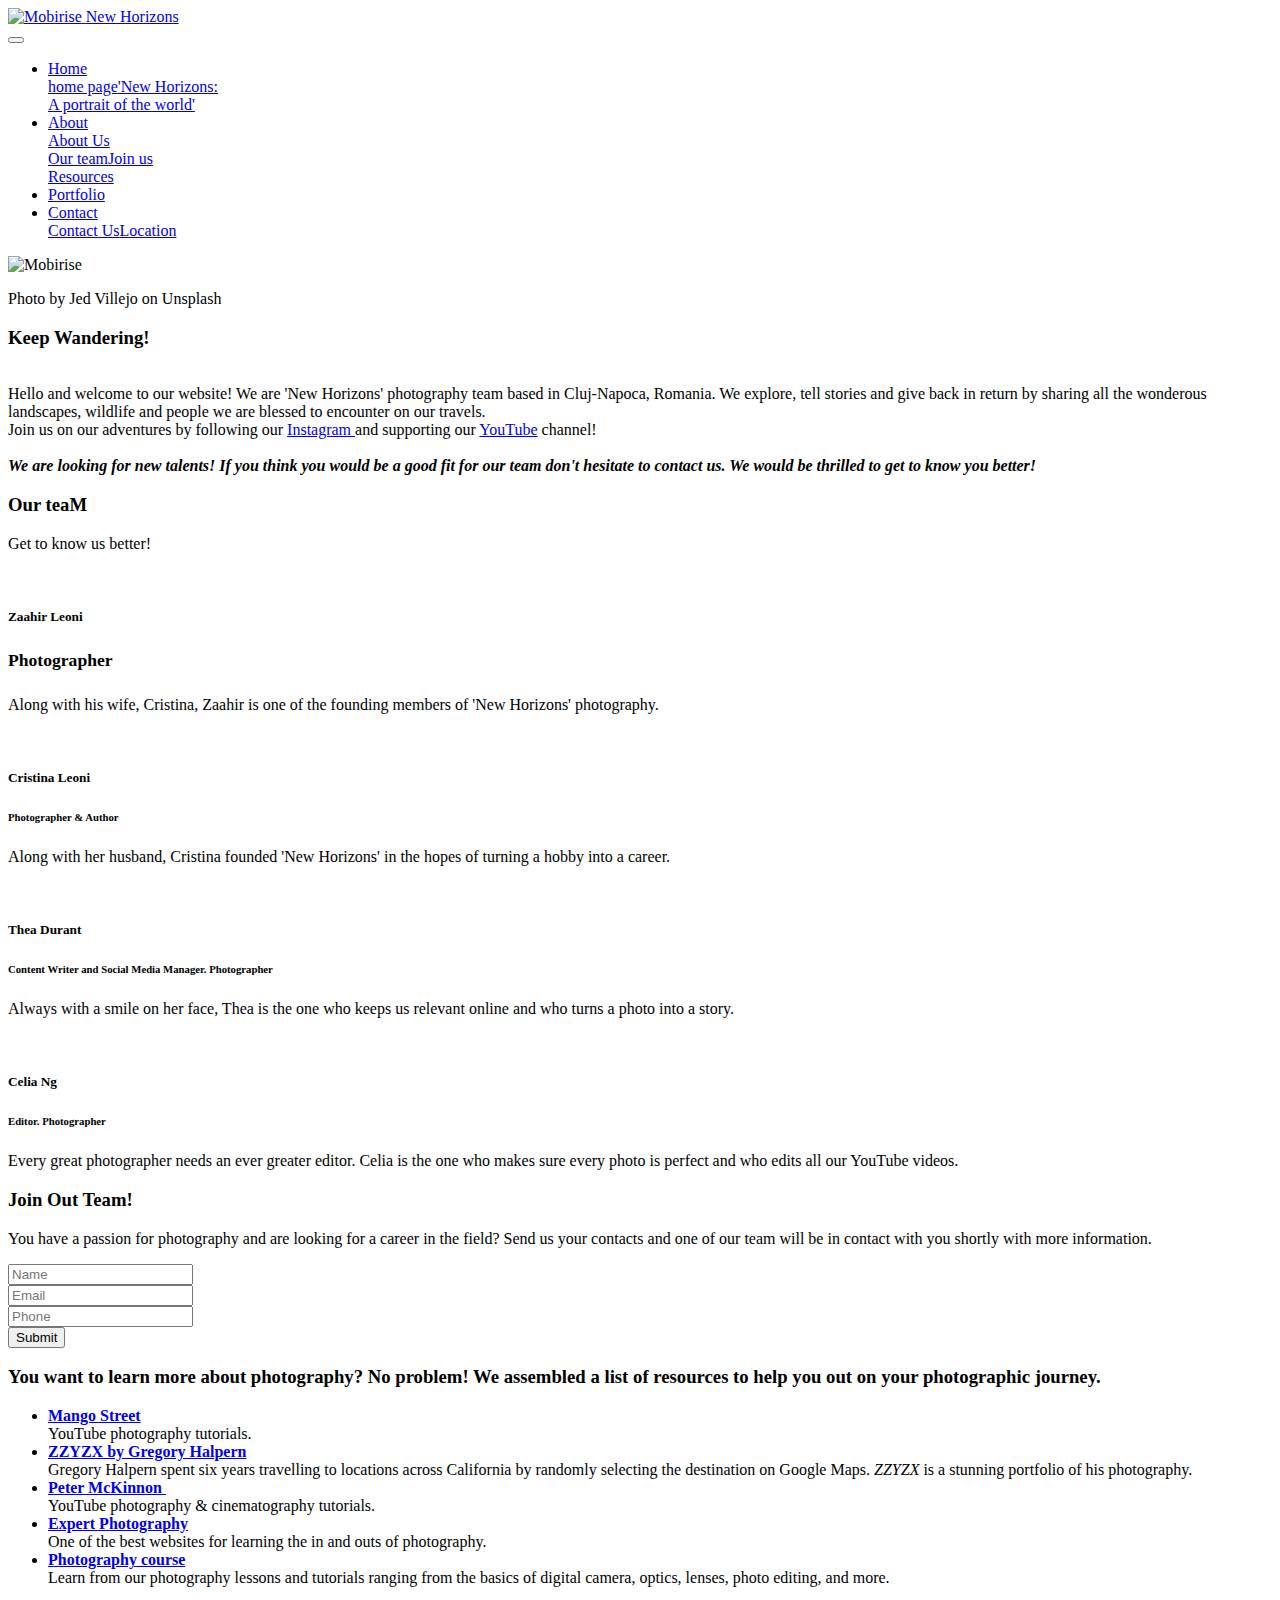
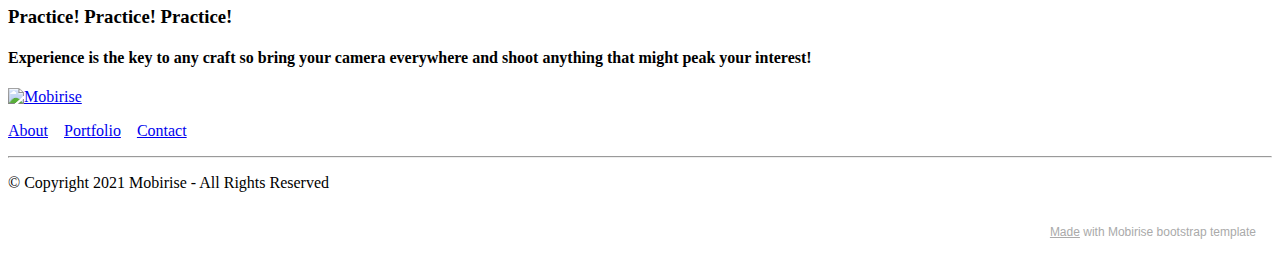
==== About.html @ 59bc0b06 "Add files via upload" ====
<!DOCTYPE html>
<html  >
<head>
  <!-- Site made with Mobirise Website Builder v5.5.0, https://mobirise.com -->
  <meta charset="UTF-8">
  <meta http-equiv="X-UA-Compatible" content="IE=edge">
  <meta name="generator" content="Mobirise v5.5.0, mobirise.com">
  <meta name="viewport" content="width=device-width, initial-scale=1, minimum-scale=1">
  <link rel="shortcut icon" href="assets/images/output-onlinepngtools-3.png" type="image/x-icon">
  <meta name="description" content="">
  
  
  <title>About</title>
  <link rel="stylesheet" href="assets/web/assets/mobirise-icons2/mobirise2.css">
  <link rel="stylesheet" href="assets/bootstrap/css/bootstrap.min.css">
  <link rel="stylesheet" href="assets/bootstrap/css/bootstrap-grid.min.css">
  <link rel="stylesheet" href="assets/bootstrap/css/bootstrap-reboot.min.css">
  <link rel="stylesheet" href="assets/animatecss/animate.css">
  <link rel="stylesheet" href="assets/dropdown/css/style.css">
  <link rel="stylesheet" href="assets/socicon/css/styles.css">
  <link rel="stylesheet" href="assets/theme/css/style.css">
  <link rel="preload" href="https://fonts.googleapis.com/css?family=Cinzel:400,500,600,700,800,900&display=swap" as="style" onload="this.onload=null;this.rel='stylesheet'">
  <noscript><link rel="stylesheet" href="https://fonts.googleapis.com/css?family=Cinzel:400,500,600,700,800,900&display=swap"></noscript>
  <link rel="preload" href="https://fonts.googleapis.com/css?family=Jost:100,200,300,400,500,600,700,800,900,100i,200i,300i,400i,500i,600i,700i,800i,900i&display=swap" as="style" onload="this.onload=null;this.rel='stylesheet'">
  <noscript><link rel="stylesheet" href="https://fonts.googleapis.com/css?family=Jost:100,200,300,400,500,600,700,800,900,100i,200i,300i,400i,500i,600i,700i,800i,900i&display=swap"></noscript>
  <link rel="preload" as="style" href="assets/mobirise/css/mbr-additional.css"><link rel="stylesheet" href="assets/mobirise/css/mbr-additional.css" type="text/css">
  
  
  
  
</head>
<body>
  
  <section data-bs-version="5.1" class="menu menu3 cid-sOQpXd13XT" once="menu" id="menu3-r">
    
    <nav class="navbar navbar-dropdown navbar-fixed-top navbar-expand-lg">
        <div class="container">
            <div class="navbar-brand">
                <span class="navbar-logo">
                    <a href="index.html#top">
                        <img src="assets/images/output-onlinepngtools-3.png" alt="Mobirise" style="height: 3rem;">
                    </a>
                </span>
                <span class="navbar-caption-wrap"><a class="navbar-caption text-danger text-primary display-4" href="index.html#top">New Horizons</a></span>
            </div>
            <button class="navbar-toggler" type="button" data-toggle="collapse" data-bs-toggle="collapse" data-target="#navbarSupportedContent" data-bs-target="#navbarSupportedContent" aria-controls="navbarNavAltMarkup" aria-expanded="false" aria-label="Toggle navigation">
                <div class="hamburger">
                    <span></span>
                    <span></span>
                    <span></span>
                    <span></span>
                </div>
            </button>
            <div class="collapse navbar-collapse" id="navbarSupportedContent">
                <ul class="navbar-nav nav-dropdown nav-right" data-app-modern-menu="true"><li class="nav-item dropdown"><a class="nav-link link text-danger text-primary dropdown-toggle display-4" href="#" data-bs-auto-close="outside" aria-expanded="false" data-toggle="dropdown-submenu" data-bs-toggle="dropdown"><span class="mobi-mbri mobi-mbri-home mbr-iconfont mbr-iconfont-btn" style="color: rgb(255, 153, 102);"></span>Home</a><div class="dropdown-menu" aria-labelledby="dropdown-undefined"><a class="text-danger text-primary show dropdown-item display-4" href="index.html#top" data-bs-auto-close="outside" aria-expanded="false">home page</a><a class="text-danger text-primary show dropdown-item display-4" href="index.html#features7-1f" data-bs-auto-close="outside" aria-expanded="false">'New Horizons:
<br>A portrait of the world'</a></div></li><li class="nav-item dropdown"><a class="nav-link link text-danger text-primary dropdown-toggle display-4" href="#" data-toggle="dropdown-submenu" data-bs-toggle="dropdown" data-bs-auto-close="outside" aria-expanded="false"><span class="mobi-mbri mobi-mbri-camera mbr-iconfont mbr-iconfont-btn" style="color: rgb(255, 153, 102);"></span>About</a><div class="dropdown-menu" aria-labelledby="dropdown-undefined"><a class="text-danger text-primary dropdown-item display-4" href="About.html#image2-13">About Us<br></a><a class="text-danger text-primary dropdown-item display-4" href="About.html#team1-1d">Our team</a><a class="text-danger text-primary dropdown-item display-4" href="About.html#form7-11">Join us<br></a><a class="text-danger text-primary dropdown-item display-4" href="About.html#content14-16">Resources<br></a></div></li>
                    <li class="nav-item"><a class="nav-link link text-danger text-primary display-4" href="Portfolio.html#top"><span class="mobi-mbri mobi-mbri-change-style mbr-iconfont mbr-iconfont-btn" style="color: rgb(255, 153, 102);"></span>
                            Portfolio</a></li>
                    <li class="nav-item dropdown"><a class="nav-link link text-danger text-primary dropdown-toggle display-4" href="#" data-toggle="dropdown-submenu" data-bs-toggle="dropdown" data-bs-auto-close="outside" aria-expanded="false"><span class="mobi-mbri mobi-mbri-letter mbr-iconfont mbr-iconfont-btn" style="color: rgb(255, 153, 102);"></span>Contact</a><div class="dropdown-menu" aria-labelledby="dropdown-undefined"><a class="text-danger text-primary dropdown-item display-4" href="Contact.html#form4-v">Contact Us</a><a class="text-danger text-primary dropdown-item display-4" href="Contact.html#map3-1e">Location</a></div>
                    </li></ul>
                <div class="icons-menu">
                    <a class="iconfont-wrapper" href="https://www.facebook.com/" target="_blank">
                        <span class="p-2 mbr-iconfont socicon-facebook socicon" style="color: rgb(79, 47, 43); fill: rgb(79, 47, 43);"></span>
                    </a>
                    <a class="iconfont-wrapper" href="https://www.twitter.com/" target="_blank">
                        <span class="p-2 mbr-iconfont socicon-twitter socicon" style="color: rgb(79, 47, 43); fill: rgb(79, 47, 43);"></span>
                    </a>
                    <a class="iconfont-wrapper" href="https://www.instagram.com/" target="_blank">
                        <span class="p-2 mbr-iconfont socicon-instagram socicon" style="color: rgb(79, 47, 43); fill: rgb(79, 47, 43);"></span>
                    </a>
                    <a class="iconfont-wrapper" href="https://www.youtube.com/" target="_blank">
                        <span class="p-2 mbr-iconfont socicon-youtube socicon" style="color: rgb(79, 47, 43); fill: rgb(79, 47, 43);"></span>
                    </a>
                </div>
                
            </div>
        </div>
    </nav>
</section>

<section data-bs-version="5.1" class="image2 cid-sQFXidfBBh" id="image2-13">
    

    

    <div class="container">
        <div class="row align-items-center">
            <div class="col-12 col-lg-6">
                <div class="image-wrapper">
                    <img src="assets/images/jed-villejo-becc0nyip2g-unsplash.jpg" alt="Mobirise">
                    <p class="mbr-description mbr-fonts-style mt-2 align-center display-4">Photo by Jed Villejo on Unsplash<br></p>
                </div>
            </div>
            <div class="col-12 col-lg">
                <div class="text-wrapper">
                    <h3 class="mbr-section-title mbr-fonts-style mb-3 display-5"><p>
                        <strong>Keep Wandering!</strong>&nbsp;&nbsp;&nbsp;&nbsp;&nbsp;&nbsp;&nbsp;&nbsp;</p></h3>
                    <p class="mbr-text mbr-fonts-style display-7"><br>Hello and welcome to our website! We are 'New Horizons' photography team based in Cluj-Napoca, Romania. We explore, tell stories and give back in return by sharing all the wonderous landscapes, wildlife and people we are blessed to encounter on our travels. 
<br>Join us on our adventures by following our <a href="https://instagram.com" class="text-primary">Instagram </a>and supporting our <a href="https://youtube.com" class="text-primary">YouTube</a> channel!<br><br><em><strong>We are looking for new talents! If you think you would be a good fit for our team don't hesitate to contact us. We would be thrilled to get to know you better!&nbsp;</strong></em>&nbsp;<br></p>
                </div>
            </div>
        </div>
    </div>
</section>

<section data-bs-version="5.1" class="team1 cid-sQJtLJkAAM" id="team1-1d">
    

    
    <div class="container">
        <div class="row justify-content-center">
            <div class="col-12">
                <h3 class="mbr-section-title mbr-fonts-style align-center mb-4 display-2">
                    <strong>Our teaM</strong><br></h3>
                <p class="mbr-section-subtitle mbr-fonts-style align-center mb-5 display-7">
                    Get to know us better!</p>
            </div>
            <div class="col-sm-6 col-lg-3">
                <div class="card-wrap">
                    <div class="image-wrap">
                        <img src="assets/images/ajo-jose-d9hrdd46k0o-unsplash-596x682.jpeg" alt="">
                    </div>
                    <div class="content-wrap">
                        <h5 class="mbr-section-title card-title mbr-fonts-style align-center m-0 display-5"><strong>Zaahir Leoni</strong></h5>
                        <h6 class="mbr-role mbr-fonts-style align-center mb-3 display-4"><span style="font-size: 17.6px;">Photographer</span><br></h6>
                        <p class="card-text mbr-fonts-style align-center display-7">Along with his wife, Cristina, Zaahir is one of the founding members of 'New Horizons' photography.</p>
                        <div class="social-row display-7">
                            <div class="soc-item">
                                <a href="https://www.instagram.com/" target="_blank">
                                    <span class="mbr-iconfont socicon-instagram socicon"></span>
                                </a>
                            </div>
                            
                            
                            
                            
                        </div>
                        
                    </div>
                </div>
            </div>

            <div class="col-sm-6 col-lg-3">
                <div class="card-wrap">
                    <div class="image-wrap">
                        <img src="assets/images/joanna-nix-walkup-p7zgmc33s0u-unsplash-596x707.jpeg" alt="">
                    </div>
                    <div class="content-wrap">
                        <h5 class="mbr-section-title card-title mbr-fonts-style align-center m-0 display-5">
                            <strong>Cristina Leoni</strong></h5>
                        <h6 class="mbr-role mbr-fonts-style align-center mb-3 display-4">
                            Photographer &amp; Author</h6>
                        <p class="card-text mbr-fonts-style align-center display-7">Along with her husband, Cristina founded 'New Horizons' in the hopes of turning a hobby into a career.&nbsp;</p>
                        <div class="social-row display-7">
                            <div class="soc-item">
                                <a href="https://www.instagram.com/" target="_blank">
                                    <span class="mbr-iconfont socicon-instagram socicon"></span>
                                </a>
                            </div>
                            
                            
                            
                            
                        </div>
                        
                    </div>
                </div>
            </div>

            <div class="col-sm-6 col-lg-3">
                <div class="card-wrap">
                    <div class="image-wrap">
                        <img src="assets/images/ivana-cajina-dnl6zipht2s-unsplash-596x894.jpeg" alt="">
                    </div>
                    <div class="content-wrap">
                        <h5 class="mbr-section-title card-title mbr-fonts-style align-center m-0 display-5"><strong>Thea Durant</strong>
                        </h5>
                        <h6 class="mbr-role mbr-fonts-style align-center mb-3 display-4">
                            Content Writer and Social Media Manager. Photographer</h6>
                        <p class="card-text mbr-fonts-style align-center display-7">Always with a smile on her face, Thea is the one who keeps us relevant online and who turns a photo into a story.&nbsp;</p>
                        <div class="social-row display-7">
                            <div class="soc-item">
                                <a href="https://www.instagram.com/" target="_blank">
                                    <span class="mbr-iconfont socicon-instagram socicon"></span>
                                </a>
                            </div>
                            
                            
                            
                            
                        </div>
                        
                    </div>
                </div>
            </div>

            <div class="col-sm-6 col-lg-3">
                <div class="card-wrap">
                    <div class="image-wrap">
                        <img src="assets/images/thanh-duc-phan-i5r8hbzfddc-unsplash-596x397.jpeg" alt="">
                    </div>
                    <div class="content-wrap">
                        <h5 class="mbr-section-title card-title mbr-fonts-style align-center m-0 display-5">
                            <strong>Celia Ng</strong></h5>
                        <h6 class="mbr-role mbr-fonts-style align-center mb-3 display-4">
                            Editor. Photographer</h6>
                        <p class="card-text mbr-fonts-style align-center display-7">Every great photographer needs an ever greater editor. Celia is the one who makes sure every photo is perfect and who edits all our YouTube videos.</p>
                        <div class="social-row display-7">
                            <div class="soc-item">
                                <a href="https://www.instagram.com/" target="_blank">
                                    <span class="mbr-iconfont socicon-instagram socicon"></span>
                                </a>
                            </div>
                            
                            
                            
                            
                        </div>
                        
                    </div>
                </div>
            </div>
        </div>
    </div>
</section>

<section data-bs-version="5.1" class="form7 cid-sQFSU0eiiL" id="form7-11">
    
    <div class="mbr-overlay"></div>
    <div class="container">
        <div class="mbr-section-head">
            <h3 class="mbr-section-title mbr-fonts-style align-center mb-0 display-2">
                <strong>Join Out Team!</strong></h3>
            
        </div>
        <div class="row justify-content-center mt-4">
            <div class="col-lg-8 mx-auto mbr-form" data-form-type="formoid">
                <form action="https://mobirise.eu/" method="POST" class="mbr-form form-with-styler mx-auto" data-form-title="Form Name"><input type="hidden" name="email" data-form-email="true" value="t4BRq/2A2/V+CtkWTTZ9PF6xYHGC0gNxD0oRZpuXbONst0PUdNCs+sEBWd1P19TDxFPTmw3dr0jRSgKsYEYkOqNpdAG7M+JGf/lRvWp/bAiefczaVUiP60LVsGfD3D1x">
                    <p class="mbr-text mbr-fonts-style align-center mb-4 display-7">You have a passion for photography and are looking for a career in the field? Send us your contacts and one of our team will be in contact with you shortly with more information.
                    </p>
                    <div class="row">
                        <div hidden="hidden" data-form-alert="" class="alert alert-success col-12">Thanks for filling
                            out the form!</div>
                        <div hidden="hidden" data-form-alert-danger="" class="alert alert-danger col-12">Oops...! some
                            problem!</div>
                    </div>
                    <div class="dragArea row">
                        <div class="col-lg-12 col-md-12 col-sm-12 form-group mb-3" data-for="name">
                            <input type="text" name="name" placeholder="Name" data-form-field="name" class="form-control" value="" id="name-form7-11">
                        </div>
                        <div class="col-lg-12 col-md-12 col-sm-12 form-group mb-3" data-for="email">
                            <input type="email" name="email" placeholder="Email" data-form-field="email" class="form-control" value="" id="email-form7-11">
                        </div>
                        <div data-for="phone" class="col-lg-12 col-md-12 col-sm-12 form-group mb-3">
                            <input type="tel" name="phone" placeholder="Phone" data-form-field="phone" class="form-control" value="" id="phone-form7-11">
                        </div>
                        <div class="col-auto mbr-section-btn align-center"><button type="submit" class="btn btn-primary display-4"><span class="mobi-mbri mobi-mbri-success mbr-iconfont mbr-iconfont-btn"></span>Submit</button></div>
                    </div>
                </form>
            </div>
        </div>
    </div>
</section>

<section data-bs-version="5.1" class="content14 cid-sQG5AdKWU7" id="content14-16">
    
    
    
    <div class="container">
        <div class="row justify-content-center">
            <div class="col-md-12 col-lg-10">
                    <h3 class="mbr-section-title mbr-fonts-style mb-4 display-5"><strong>You want to learn more about photography? No problem! We assembled&nbsp;a list of resources to help you out on your photographic journey.</strong></h3>
                <ul class="list mbr-fonts-style display-7">
                    <li><a href="https://www.youtube.com/channel/UC5bp5_6h-ZxkBz6S_33ZUVg" class="text-primary" target="_blank"><strong>Mango Street</strong></a><br>YouTube photography tutorials.</li>
                    <li><strong><a href="https://mackbooks.co.uk/products/zzyzx-br-gregory-halpern-first-edition-third-printing" class="text-primary" target="_blank"><b>ZZYZX by Gregory Halpern</b></a><br></strong>Gregory Halpern spent six years travelling to locations across California by randomly selecting the destination on Google Maps. <em>ZZYZX</em>&nbsp;is a stunning portfolio of his photography.</li>
                    <li><a href="https://www.youtube.com/user/petermckinnon24" class="text-primary" target="_blank"><strong>Peter McKinnon&nbsp;</strong></a><br>YouTube photography &amp; cinematography tutorials.</li>
                    <li><strong><a href="https://expertphotography.com/a-beginners-guide-to-photography/" class="text-primary" target="_blank"><b>Expert Photography</b></a><br></strong>One of the best websites for learning the in and outs of photography.</li>
                    <li><strong><a href="https://photographycourse.net/learn-photography/" class="text-primary" target="_blank"><b>Photography course</b></a><br></strong>Learn from our photography lessons and tutorials ranging from the basics of digital camera, optics, lenses, photo editing, and more.</li>
                </ul>
            </div>
        </div>
    </div>
</section>

<section data-bs-version="5.1" class="content4 cid-sQGbKGxpaH" id="content4-18">
    
    
    <div class="container">
        <div class="row justify-content-center">
            <div class="title col-md-12 col-lg-10">
                <h3 class="mbr-section-title mbr-fonts-style align-center mb-4 display-5"><strong>Practice! Practice! Practice!</strong></h3>
                <h4 class="mbr-section-subtitle align-center mbr-fonts-style mb-4 display-7">Experience is the key to any craft so bring your camera everywhere and shoot anything that might peak your interest!&nbsp;</h4>
                
            </div>
        </div>
    </div>
</section>

<section data-bs-version="5.1" class="footer5 cid-sQFA7ykLZi" once="footers" id="footer5-z">

    

    

    <div class="container">
        <div class="media-container-row">
            <div class="col-md-1 col-6">
                <div class="media-wrap">
                    <a href="index.html#top">
                        <img src="assets/images/output-onlinepngtools-3.png" alt="Mobirise">
                    </a>
                </div>
            </div>
            <div class="col-11 col-6">
                <p class="mbr-text align-right links mbr-fonts-style display-7">
                    <a href="About.html#top" class="text-danger text-primary" target="_blank">About</a>&nbsp; &nbsp; <a href="Portfolio.html#top" class="text-primary">Portfolio</a>&nbsp; &nbsp;&nbsp;<a href="Contact.html#top" class="text-primary">Contact</a>
                </p>
            </div>
        </div>
        <!-- <div class="media-container-row">
            <div class="col-md-12"> -->
        <div class="footer-lower">
            <div class="media-container-row">
                <div class="col-md-12">
                    <hr>
                </div>
            </div>
            <div class="media-container-row">
                <div class="col-md-6 copyright">
                    <p class="mbr-text mbr-fonts-style display-7">
                        © Copyright 2021 Mobirise - All Rights Reserved
                    </p>
                </div>
                <div class="col-md-6">
                    <div class="social-list align-right">
                        <div class="soc-item">
                            <a href="https://twitter.com/mobirise" target="_blank">
                                <span class="socicon-twitter socicon mbr-iconfont mbr-iconfont-social"></span>
                            </a>
                        </div>
                        <div class="soc-item">
                            <a href="https://www.facebook.com/" target="_blank">
                                <span class="mbr-iconfont mbr-iconfont-social socicon-facebook socicon"></span>
                            </a>
                        </div>
                        <div class="soc-item">
                            <a href="https://www.instagram.com/" target="_blank">
                                <span class="mbr-iconfont mbr-iconfont-social socicon-instagram socicon"></span>
                            </a>
                        </div>
                        <div class="soc-item">
                            <a href="https://youtube.com/" target="_blank">
                                <span class="mbr-iconfont mbr-iconfont-social socicon-youtube socicon"></span>
                            </a>
                        </div>
                        
                        
                    </div>
                </div>
            </div>
            <!-- </div>
            </div> -->
        </div>

    </div>
</section><section style="background-color: #fff; font-family: -apple-system, BlinkMacSystemFont, 'Segoe UI', 'Roboto', 'Helvetica Neue', Arial, sans-serif; color:#aaa; font-size:12px; padding: 0; align-items: center; display: flex;"><a href="https://mobirise.site/b" style="flex: 1 1; height: 3rem; padding-left: 1rem;"></a><p style="flex: 0 0 auto; margin:0; padding-right:1rem;"><a href="https://mobirise.site/t" style="color:#aaa;">Made</a> with Mobirise bootstrap template</p></section><script src="assets/bootstrap/js/bootstrap.bundle.min.js"></script>  <script src="assets/smoothscroll/smooth-scroll.js"></script>  <script src="assets/ytplayer/index.js"></script>  <script src="assets/dropdown/js/navbar-dropdown.js"></script>  <script src="assets/theme/js/script.js"></script>  <script src="assets/formoid/formoid.min.js"></script>  
  
  
 <div id="scrollToTop" class="scrollToTop mbr-arrow-up"><a style="text-align: center;"><i class="mbr-arrow-up-icon mbr-arrow-up-icon-cm cm-icon cm-icon-smallarrow-up"></i></a></div>
    <input name="animation" type="hidden">
  </body>
</html>
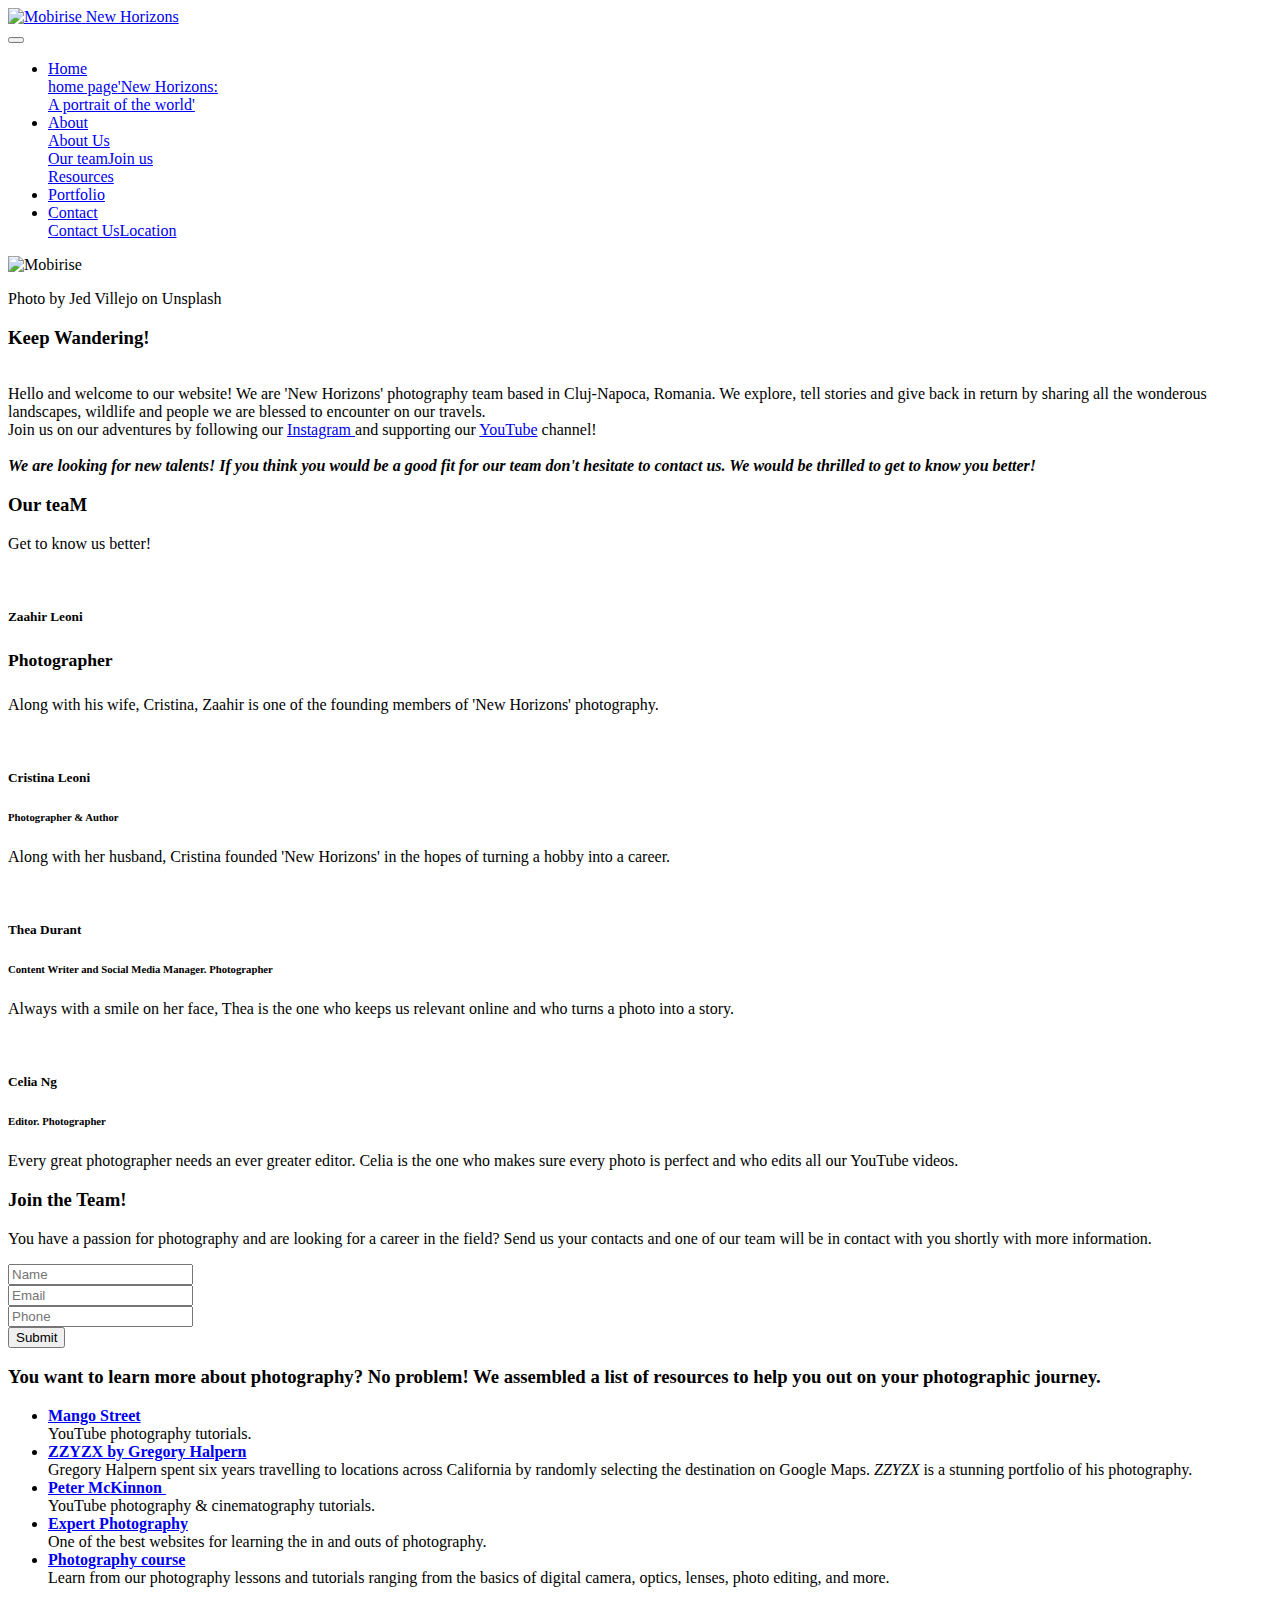
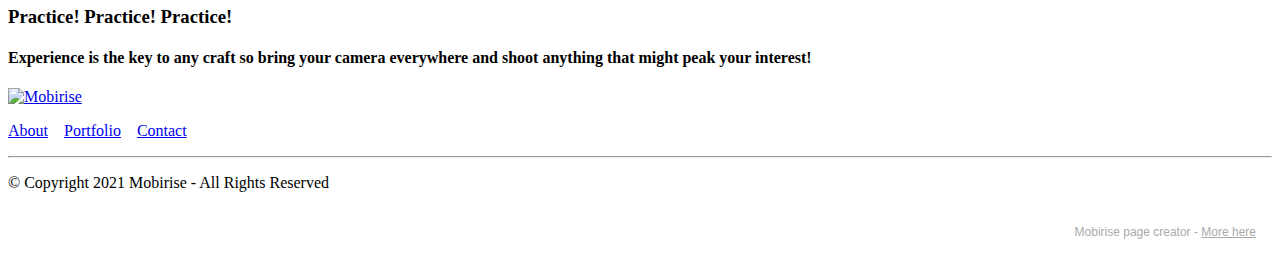
==== commit 9a5a5250: "Add files via upload" ====
--- a/About.html
+++ b/About.html
@@ -10,7 +10,7 @@
   <meta name="description" content="">
   
   
-  <title>About</title>
+  <title>New Horizons | About</title>
   <link rel="stylesheet" href="assets/web/assets/mobirise-icons2/mobirise2.css">
   <link rel="stylesheet" href="assets/bootstrap/css/bootstrap.min.css">
   <link rel="stylesheet" href="assets/bootstrap/css/bootstrap-grid.min.css">
@@ -230,12 +230,12 @@
     <div class="container">
         <div class="mbr-section-head">
             <h3 class="mbr-section-title mbr-fonts-style align-center mb-0 display-2">
-                <strong>Join Out Team!</strong></h3>
+                <strong>Join the Team!</strong></h3>
             
         </div>
         <div class="row justify-content-center mt-4">
             <div class="col-lg-8 mx-auto mbr-form" data-form-type="formoid">
-                <form action="https://mobirise.eu/" method="POST" class="mbr-form form-with-styler mx-auto" data-form-title="Form Name"><input type="hidden" name="email" data-form-email="true" value="t4BRq/2A2/V+CtkWTTZ9PF6xYHGC0gNxD0oRZpuXbONst0PUdNCs+sEBWd1P19TDxFPTmw3dr0jRSgKsYEYkOqNpdAG7M+JGf/lRvWp/bAiefczaVUiP60LVsGfD3D1x">
+                <form action="https://mobirise.eu/" method="POST" class="mbr-form form-with-styler mx-auto" data-form-title="Form Name"><input type="hidden" name="email" data-form-email="true" value="75OhKzoHc+XvAWYAUNesbZdXXhc1FU55vnDMkDyoxWc3sMSkVYpAamxSh78GnJe+sfCA9FQUPsEMmrYWS5GOoz9Pz1+3ix/EJ80VclFEa5nXYWXrlXlV2MJGZVTWCaHm">
                     <p class="mbr-text mbr-fonts-style align-center mb-4 display-7">You have a passion for photography and are looking for a career in the field? Send us your contacts and one of our team will be in contact with you shortly with more information.
                     </p>
                     <div class="row">
@@ -313,7 +313,7 @@
             </div>
             <div class="col-11 col-6">
                 <p class="mbr-text align-right links mbr-fonts-style display-7">
-                    <a href="About.html#top" class="text-danger text-primary" target="_blank">About</a>&nbsp; &nbsp; <a href="Portfolio.html#top" class="text-primary">Portfolio</a>&nbsp; &nbsp;&nbsp;<a href="Contact.html#top" class="text-primary">Contact</a>
+                    <a href="About.html#top" class="text-danger text-primary">About</a>&nbsp; &nbsp; <a href="Portfolio.html#top" class="text-primary">Portfolio</a>&nbsp; &nbsp;&nbsp;<a href="Contact.html#top" class="text-primary">Contact</a>
                 </p>
             </div>
         </div>
@@ -363,7 +363,7 @@
         </div>
 
     </div>
-</section><section style="background-color: #fff; font-family: -apple-system, BlinkMacSystemFont, 'Segoe UI', 'Roboto', 'Helvetica Neue', Arial, sans-serif; color:#aaa; font-size:12px; padding: 0; align-items: center; display: flex;"><a href="https://mobirise.site/b" style="flex: 1 1; height: 3rem; padding-left: 1rem;"></a><p style="flex: 0 0 auto; margin:0; padding-right:1rem;"><a href="https://mobirise.site/t" style="color:#aaa;">Made</a> with Mobirise bootstrap template</p></section><script src="assets/bootstrap/js/bootstrap.bundle.min.js"></script>  <script src="assets/smoothscroll/smooth-scroll.js"></script>  <script src="assets/ytplayer/index.js"></script>  <script src="assets/dropdown/js/navbar-dropdown.js"></script>  <script src="assets/theme/js/script.js"></script>  <script src="assets/formoid/formoid.min.js"></script>  
+</section><section style="background-color: #fff; font-family: -apple-system, BlinkMacSystemFont, 'Segoe UI', 'Roboto', 'Helvetica Neue', Arial, sans-serif; color:#aaa; font-size:12px; padding: 0; align-items: center; display: flex;"><a href="https://mobirise.site/f" style="flex: 1 1; height: 3rem; padding-left: 1rem;"></a><p style="flex: 0 0 auto; margin:0; padding-right:1rem;">Mobirise page creator - <a href="https://mobirise.site/p" style="color:#aaa;">More here</a></p></section><script src="assets/bootstrap/js/bootstrap.bundle.min.js"></script>  <script src="assets/smoothscroll/smooth-scroll.js"></script>  <script src="assets/ytplayer/index.js"></script>  <script src="assets/dropdown/js/navbar-dropdown.js"></script>  <script src="assets/theme/js/script.js"></script>  <script src="assets/formoid/formoid.min.js"></script>  
   
   
  <div id="scrollToTop" class="scrollToTop mbr-arrow-up"><a style="text-align: center;"><i class="mbr-arrow-up-icon mbr-arrow-up-icon-cm cm-icon cm-icon-smallarrow-up"></i></a></div>
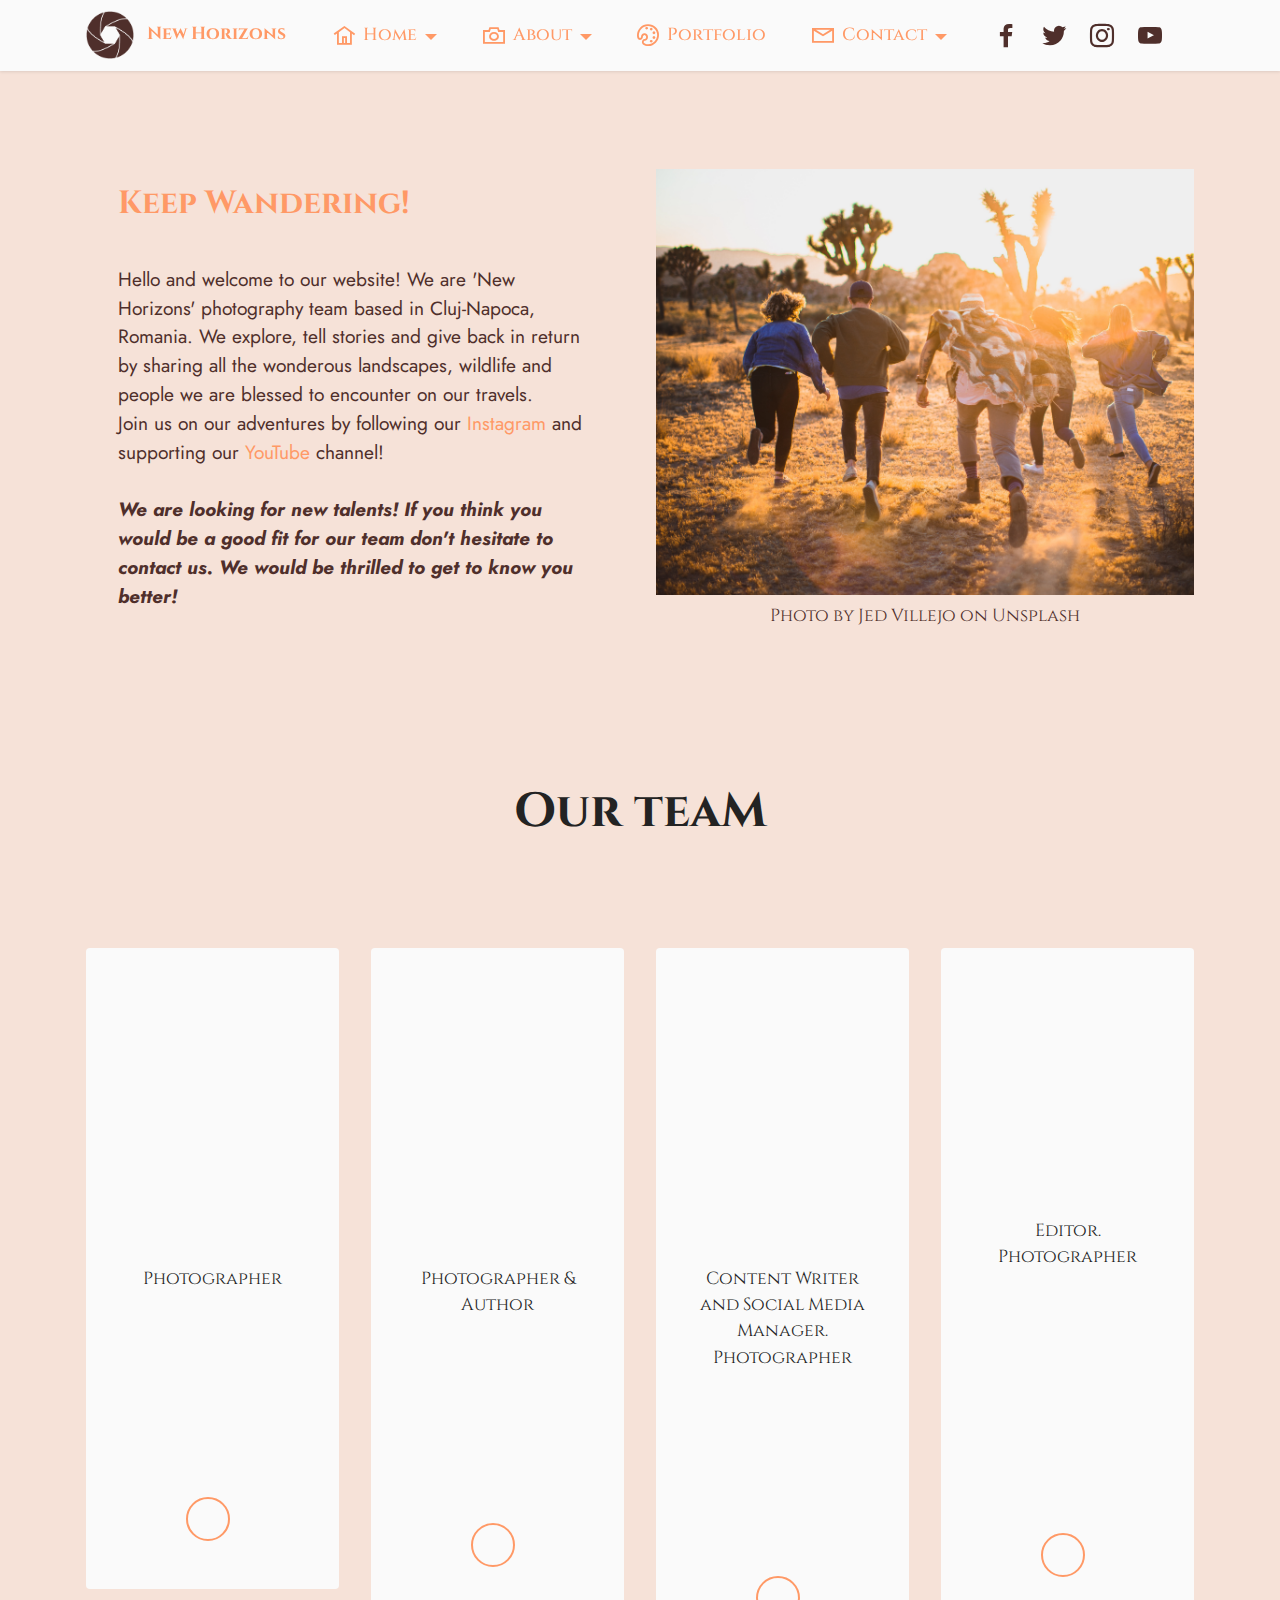
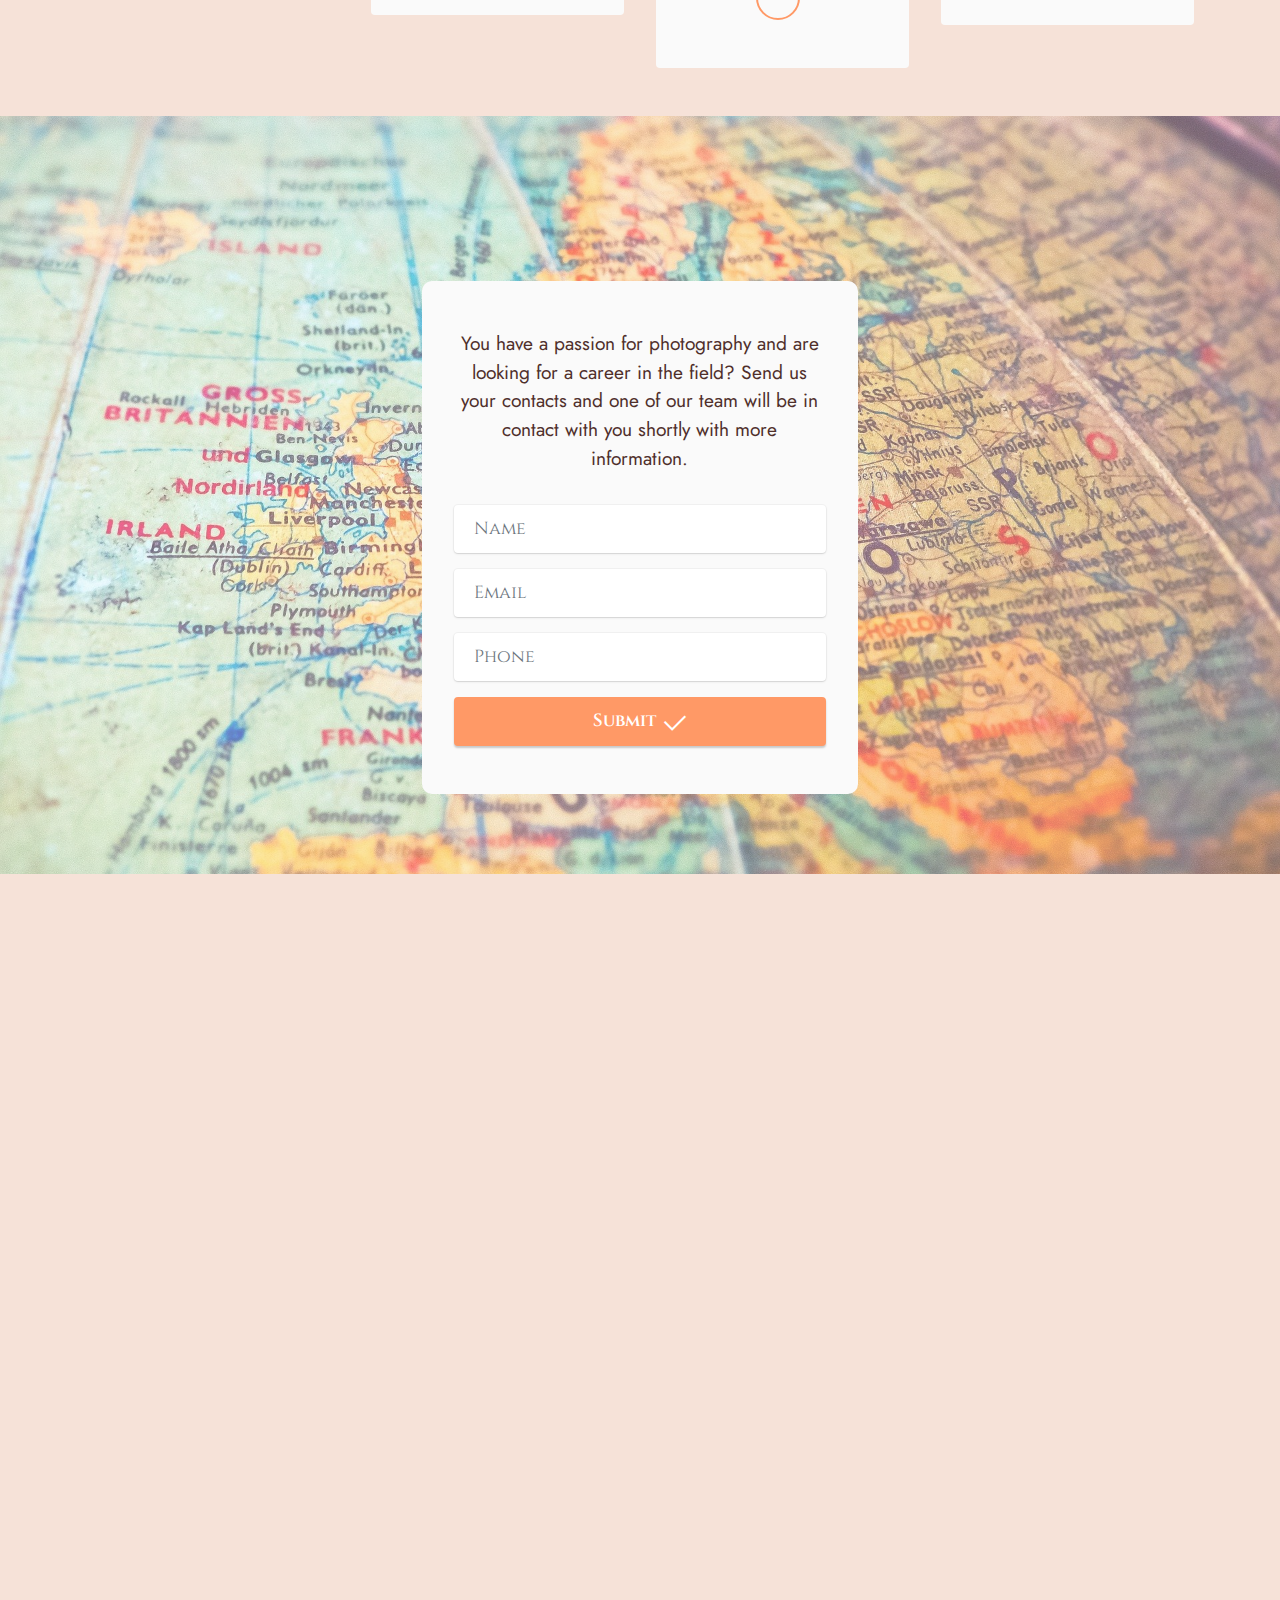
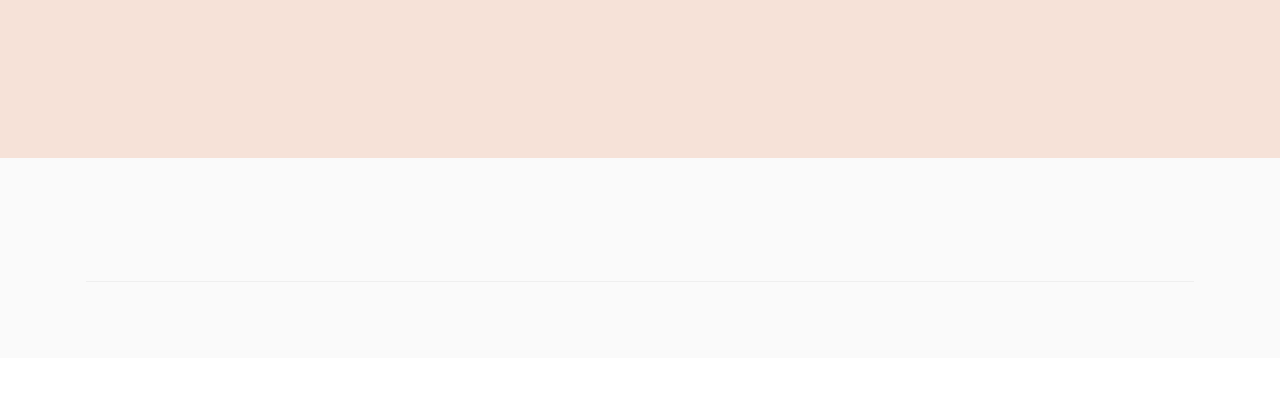
==== commit d17dd847: "Add files via upload" ====
--- a/About.html
+++ b/About.html
@@ -235,7 +235,7 @@
         </div>
         <div class="row justify-content-center mt-4">
             <div class="col-lg-8 mx-auto mbr-form" data-form-type="formoid">
-                <form action="https://mobirise.eu/" method="POST" class="mbr-form form-with-styler mx-auto" data-form-title="Form Name"><input type="hidden" name="email" data-form-email="true" value="75OhKzoHc+XvAWYAUNesbZdXXhc1FU55vnDMkDyoxWc3sMSkVYpAamxSh78GnJe+sfCA9FQUPsEMmrYWS5GOoz9Pz1+3ix/EJ80VclFEa5nXYWXrlXlV2MJGZVTWCaHm">
+                <form action="https://mobirise.eu/" method="POST" class="mbr-form form-with-styler mx-auto" data-form-title="Form Name"><input type="hidden" name="email" data-form-email="true" value="1YG8ThS38fQKzNvRf8X6tWLyOR6PssEdvFVOEz5ZzytX8k9PV7cd+4uECNuWB+6mCviaYOCJjdvO74g/5n0yLwOgCXXu1QHzNqQ8c+xn5hgUJGF5X+C4iWoV/Rj+M8de">
                     <p class="mbr-text mbr-fonts-style align-center mb-4 display-7">You have a passion for photography and are looking for a career in the field? Send us your contacts and one of our team will be in contact with you shortly with more information.
                     </p>
                     <div class="row">
@@ -363,7 +363,7 @@
         </div>
 
     </div>
-</section><section style="background-color: #fff; font-family: -apple-system, BlinkMacSystemFont, 'Segoe UI', 'Roboto', 'Helvetica Neue', Arial, sans-serif; color:#aaa; font-size:12px; padding: 0; align-items: center; display: flex;"><a href="https://mobirise.site/f" style="flex: 1 1; height: 3rem; padding-left: 1rem;"></a><p style="flex: 0 0 auto; margin:0; padding-right:1rem;">Mobirise page creator - <a href="https://mobirise.site/p" style="color:#aaa;">More here</a></p></section><script src="assets/bootstrap/js/bootstrap.bundle.min.js"></script>  <script src="assets/smoothscroll/smooth-scroll.js"></script>  <script src="assets/ytplayer/index.js"></script>  <script src="assets/dropdown/js/navbar-dropdown.js"></script>  <script src="assets/theme/js/script.js"></script>  <script src="assets/formoid/formoid.min.js"></script>  
+</section><section style="background-color: #fff; font-family: -apple-system, BlinkMacSystemFont, 'Segoe UI', 'Roboto', 'Helvetica Neue', Arial, sans-serif; color:#aaa; font-size:12px; padding: 0; align-items: center; display: flex;"><a href="https://mobirise.site/o" style="flex: 1 1; height: 3rem; padding-left: 1rem;"></a><p style="flex: 0 0 auto; margin:0; padding-right:1rem;">Web page <a href="https://mobirise.site/f" style="color:#aaa;">was created</a> with Mobirise</p></section><script src="assets/bootstrap/js/bootstrap.bundle.min.js"></script>  <script src="assets/smoothscroll/smooth-scroll.js"></script>  <script src="assets/ytplayer/index.js"></script>  <script src="assets/dropdown/js/navbar-dropdown.js"></script>  <script src="assets/theme/js/script.js"></script>  <script src="assets/formoid/formoid.min.js"></script>  
   
   
  <div id="scrollToTop" class="scrollToTop mbr-arrow-up"><a style="text-align: center;"><i class="mbr-arrow-up-icon mbr-arrow-up-icon-cm cm-icon cm-icon-smallarrow-up"></i></a></div>
--- a/assets/web/assets/mobirise-icons2/mobirise2.css
+++ b/assets/web/assets/mobirise-icons2/mobirise2.css
@@ -0,0 +1,498 @@
+@font-face {
+  font-family: 'Moririse2';
+  font-display: swap;
+  src:  url('mobirise2.eot?f2bix4');
+  src:  url('mobirise2.eot?f2bix4#iefix') format('embedded-opentype'),
+    url('mobirise2.ttf?f2bix4') format('truetype'),
+    url('mobirise2.woff?f2bix4') format('woff'),
+    url('mobirise2.svg?f2bix4#mobirise2') format('svg');
+  font-weight: normal;
+  font-style: normal;
+}
+
+[class^="mobi-"], [class*=" mobi-"] {
+  /* use !important to prevent issues with browser extensions that change fonts */
+  font-family: 'Moririse2' !important;
+  speak: none;
+  font-style: normal;
+  font-weight: normal;
+  font-variant: normal;
+  text-transform: none;
+  line-height: 1;
+
+  /* Better Font Rendering =========== */
+  -webkit-font-smoothing: antialiased;
+  -moz-osx-font-smoothing: grayscale;
+}
+
+.mobi-mbri-add-submenu:before {
+  content: "\e900";
+}
+.mobi-mbri-alert:before {
+  content: "\e901";
+}
+.mobi-mbri-align-center:before {
+  content: "\e902";
+}
+.mobi-mbri-align-justify:before {
+  content: "\e903";
+}
+.mobi-mbri-align-left:before {
+  content: "\e904";
+}
+.mobi-mbri-align-right:before {
+  content: "\e905";
+}
+.mobi-mbri-android:before {
+  content: "\e906";
+}
+.mobi-mbri-apple:before {
+  content: "\e907";
+}
+.mobi-mbri-arrow-down:before {
+  content: "\e908";
+}
+.mobi-mbri-arrow-next:before {
+  content: "\e909";
+}
+.mobi-mbri-arrow-prev:before {
+  content: "\e90a";
+}
+.mobi-mbri-arrow-up:before {
+  content: "\e90b";
+}
+.mobi-mbri-bold:before {
+  content: "\e90c";
+}
+.mobi-mbri-bookmark:before {
+  content: "\e90d";
+}
+.mobi-mbri-bootstrap:before {
+  content: "\e90e";
+}
+.mobi-mbri-briefcase:before {
+  content: "\e90f";
+}
+.mobi-mbri-browse:before {
+  content: "\e910";
+}
+.mobi-mbri-bulleted-list:before {
+  content: "\e911";
+}
+.mobi-mbri-calendar:before {
+  content: "\e912";
+}
+.mobi-mbri-camera:before {
+  content: "\e913";
+}
+.mobi-mbri-cart-add:before {
+  content: "\e914";
+}
+.mobi-mbri-cart-full:before {
+  content: "\e915";
+}
+.mobi-mbri-cash:before {
+  content: "\e916";
+}
+.mobi-mbri-change-style:before {
+  content: "\e917";
+}
+.mobi-mbri-chat:before {
+  content: "\e918";
+}
+.mobi-mbri-clock:before {
+  content: "\e919";
+}
+.mobi-mbri-close:before {
+  content: "\e91a";
+}
+.mobi-mbri-cloud:before {
+  content: "\e91b";
+}
+.mobi-mbri-code:before {
+  content: "\e91c";
+}
+.mobi-mbri-contact-form:before {
+  content: "\e91d";
+}
+.mobi-mbri-credit-card:before {
+  content: "\e91e";
+}
+.mobi-mbri-cursor-click:before {
+  content: "\e91f";
+}
+.mobi-mbri-cust-feedback:before {
+  content: "\e920";
+}
+.mobi-mbri-database:before {
+  content: "\e921";
+}
+.mobi-mbri-delivery:before {
+  content: "\e922";
+}
+.mobi-mbri-desktop:before {
+  content: "\e923";
+}
+.mobi-mbri-devices:before {
+  content: "\e924";
+}
+.mobi-mbri-down:before {
+  content: "\e925";
+}
+.mobi-mbri-download-2:before {
+  content: "\e926";
+}
+.mobi-mbri-download:before {
+  content: "\e927";
+}
+.mobi-mbri-drag-n-drop-2:before {
+  content: "\e928";
+}
+.mobi-mbri-drag-n-drop:before {
+  content: "\e929";
+}
+.mobi-mbri-edit-2:before {
+  content: "\e92a";
+}
+.mobi-mbri-edit:before {
+  content: "\e92b";
+}
+.mobi-mbri-error:before {
+  content: "\e92c";
+}
+.mobi-mbri-extension:before {
+  content: "\e92d";
+}
+.mobi-mbri-features:before {
+  content: "\e92e";
+}
+.mobi-mbri-file:before {
+  content: "\e92f";
+}
+.mobi-mbri-flag:before {
+  content: "\e930";
+}
+.mobi-mbri-folder:before {
+  content: "\e931";
+}
+.mobi-mbri-gift:before {
+  content: "\e932";
+}
+.mobi-mbri-github:before {
+  content: "\e933";
+}
+.mobi-mbri-globe-2:before {
+  content: "\e934";
+}
+.mobi-mbri-globe:before {
+  content: "\e935";
+}
+.mobi-mbri-growing-chart:before {
+  content: "\e936";
+}
+.mobi-mbri-hearth:before {
+  content: "\e937";
+}
+.mobi-mbri-help:before {
+  content: "\e938";
+}
+.mobi-mbri-home:before {
+  content: "\e939";
+}
+.mobi-mbri-hot-cup:before {
+  content: "\e93a";
+}
+.mobi-mbri-idea:before {
+  content: "\e93b";
+}
+.mobi-mbri-image-gallery:before {
+  content: "\e93c";
+}
+.mobi-mbri-image-slider:before {
+  content: "\e93d";
+}
+.mobi-mbri-info:before {
+  content: "\e93e";
+}
+.mobi-mbri-italic:before {
+  content: "\e93f";
+}
+.mobi-mbri-key:before {
+  content: "\e940";
+}
+.mobi-mbri-laptop:before {
+  content: "\e941";
+}
+.mobi-mbri-layers:before {
+  content: "\e942";
+}
+.mobi-mbri-left-right:before {
+  content: "\e943";
+}
+.mobi-mbri-left:before {
+  content: "\e944";
+}
+.mobi-mbri-letter:before {
+  content: "\e945";
+}
+.mobi-mbri-like:before {
+  content: "\e946";
+}
+.mobi-mbri-link:before {
+  content: "\e947";
+}
+.mobi-mbri-lock:before {
+  content: "\e948";
+}
+.mobi-mbri-login:before {
+  content: "\e949";
+}
+.mobi-mbri-logout:before {
+  content: "\e94a";
+}
+.mobi-mbri-magic-stick:before {
+  content: "\e94b";
+}
+.mobi-mbri-map-pin:before {
+  content: "\e94c";
+}
+.mobi-mbri-menu:before {
+  content: "\e94d";
+}
+.mobi-mbri-mobile-2:before {
+  content: "\e94e";
+}
+.mobi-mbri-mobile-horizontal:before {
+  content: "\e94f";
+}
+.mobi-mbri-mobile:before {
+  content: "\e950";
+}
+.mobi-mbri-mobirise:before {
+  content: "\e951";
+}
+.mobi-mbri-more-horizontal:before {
+  content: "\e952";
+}
+.mobi-mbri-more-vertical:before {
+  content: "\e953";
+}
+.mobi-mbri-music:before {
+  content: "\e954";
+}
+.mobi-mbri-new-file:before {
+  content: "\e955";
+}
+.mobi-mbri-numbered-list:before {
+  content: "\e956";
+}
+.mobi-mbri-opened-folder:before {
+  content: "\e957";
+}
+.mobi-mbri-pages:before {
+  content: "\e958";
+}
+.mobi-mbri-paper-plane:before {
+  content: "\e959";
+}
+.mobi-mbri-paperclip:before {
+  content: "\e95a";
+}
+.mobi-mbri-phone:before {
+  content: "\e95b";
+}
+.mobi-mbri-photo:before {
+  content: "\e95c";
+}
+.mobi-mbri-photos:before {
+  content: "\e95d";
+}
+.mobi-mbri-pin:before {
+  content: "\e95e";
+}
+.mobi-mbri-play:before {
+  content: "\e95f";
+}
+.mobi-mbri-plus:before {
+  content: "\e960";
+}
+.mobi-mbri-preview:before {
+  content: "\e961";
+}
+.mobi-mbri-print:before {
+  content: "\e962";
+}
+.mobi-mbri-protect:before {
+  content: "\e963";
+}
+.mobi-mbri-question:before {
+  content: "\e964";
+}
+.mobi-mbri-quote-left:before {
+  content: "\e965";
+}
+.mobi-mbri-quote-right:before {
+  content: "\e966";
+}
+.mobi-mbri-redo:before {
+  content: "\e967";
+}
+.mobi-mbri-refresh:before {
+  content: "\e968";
+}
+.mobi-mbri-responsive-2:before {
+  content: "\e969";
+}
+.mobi-mbri-responsive:before {
+  content: "\e96a";
+}
+.mobi-mbri-right:before {
+  content: "\e96b";
+}
+.mobi-mbri-rocket:before {
+  content: "\e96c";
+}
+.mobi-mbri-sad-face:before {
+  content: "\e96d";
+}
+.mobi-mbri-sale:before {
+  content: "\e96e";
+}
+.mobi-mbri-save:before {
+  content: "\e96f";
+}
+.mobi-mbri-search:before {
+  content: "\e970";
+}
+.mobi-mbri-setting-2:before {
+  content: "\e971";
+}
+.mobi-mbri-setting-3:before {
+  content: "\e972";
+}
+.mobi-mbri-setting:before {
+  content: "\e973";
+}
+.mobi-mbri-share:before {
+  content: "\e974";
+}
+.mobi-mbri-shopping-bag:before {
+  content: "\e975";
+}
+.mobi-mbri-shopping-basket:before {
+  content: "\e976";
+}
+.mobi-mbri-shopping-cart:before {
+  content: "\e977";
+}
+.mobi-mbri-sites:before {
+  content: "\e978";
+}
+.mobi-mbri-smile-face:before {
+  content: "\e979";
+}
+.mobi-mbri-speed:before {
+  content: "\e97a";
+}
+.mobi-mbri-star:before {
+  content: "\e97b";
+}
+.mobi-mbri-success:before {
+  content: "\e97c";
+}
+.mobi-mbri-sun:before {
+  content: "\e97d";
+}
+.mobi-mbri-sun2:before {
+  content: "\e97e";
+}
+.mobi-mbri-tablet-vertical:before {
+  content: "\e97f";
+}
+.mobi-mbri-tablet:before {
+  content: "\e980";
+}
+.mobi-mbri-target:before {
+  content: "\e981";
+}
+.mobi-mbri-timer:before {
+  content: "\e982";
+}
+.mobi-mbri-to-ftp:before {
+  content: "\e983";
+}
+.mobi-mbri-to-local-drive:before {
+  content: "\e984";
+}
+.mobi-mbri-touch-swipe:before {
+  content: "\e985";
+}
+.mobi-mbri-touch:before {
+  content: "\e986";
+}
+.mobi-mbri-trash:before {
+  content: "\e987";
+}
+.mobi-mbri-underline:before {
+  content: "\e988";
+}
+.mobi-mbri-undo:before {
+  content: "\e989";
+}
+.mobi-mbri-unlink:before {
+  content: "\e98a";
+}
+.mobi-mbri-unlock:before {
+  content: "\e98b";
+}
+.mobi-mbri-up-down:before {
+  content: "\e98c";
+}
+.mobi-mbri-up:before {
+  content: "\e98d";
+}
+.mobi-mbri-update:before {
+  content: "\e98e";
+}
+.mobi-mbri-upload-2:before {
+  content: "\e98f";
+}
+.mobi-mbri-upload:before {
+  content: "\e990";
+}
+.mobi-mbri-user-2:before {
+  content: "\e991";
+}
+.mobi-mbri-user:before {
+  content: "\e992";
+}
+.mobi-mbri-users:before {
+  content: "\e993";
+}
+.mobi-mbri-video-play:before {
+  content: "\e994";
+}
+.mobi-mbri-video:before {
+  content: "\e995";
+}
+.mobi-mbri-watch:before {
+  content: "\e996";
+}
+.mobi-mbri-website-theme-2:before {
+  content: "\e997";
+}
+.mobi-mbri-website-theme:before {
+  content: "\e998";
+}
+.mobi-mbri-wifi:before {
+  content: "\e999";
+}
+.mobi-mbri-windows:before {
+  content: "\e99a";
+}
+.mobi-mbri-zoom-in:before {
+  content: "\e99b";
+}
+.mobi-mbri-zoom-out:before {
+  content: "\e99c";
+}
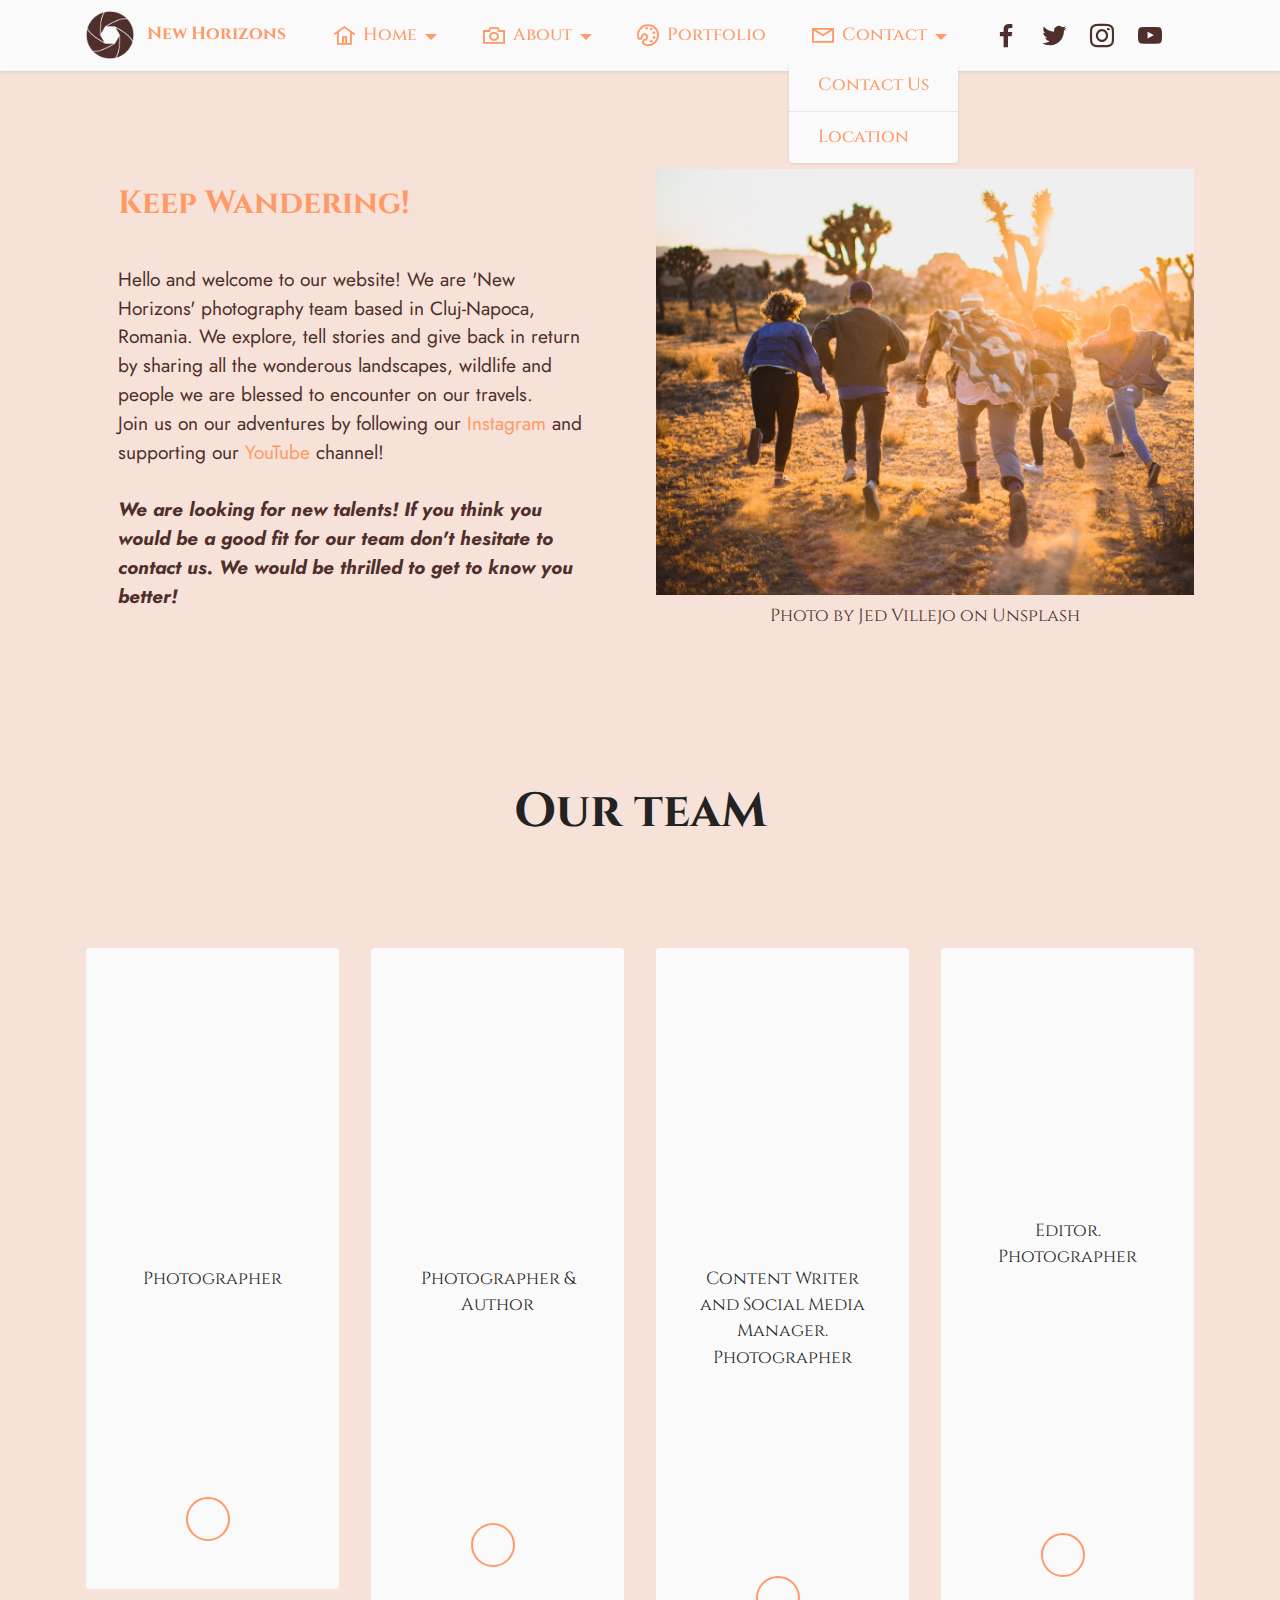
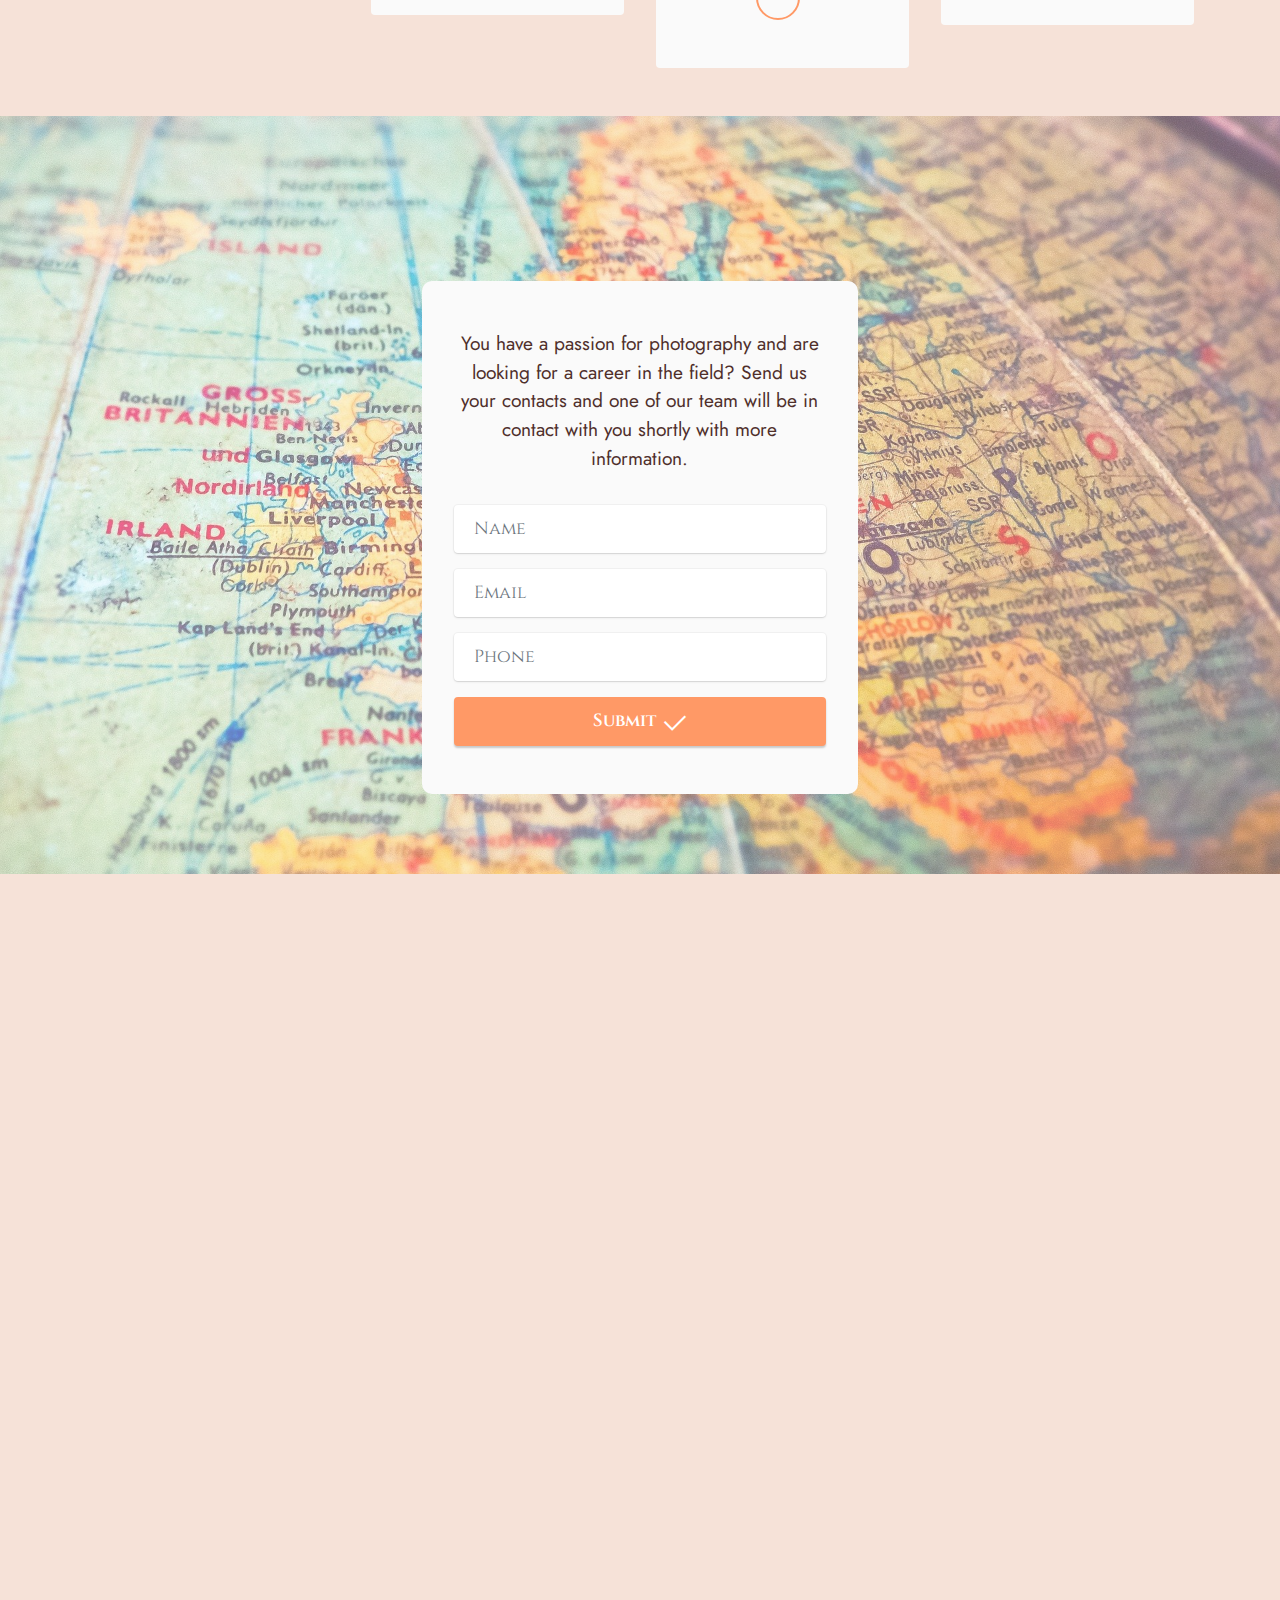
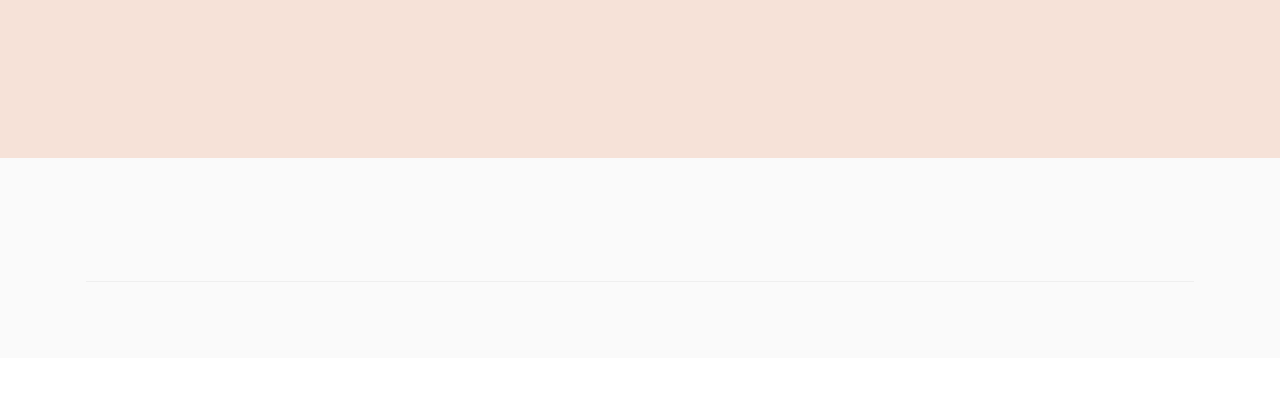
==== commit ecd7c871: "Add files via upload" ====
--- a/About.html
+++ b/About.html
@@ -56,7 +56,7 @@
 <br>A portrait of the world'</a></div></li><li class="nav-item dropdown"><a class="nav-link link text-danger text-primary dropdown-toggle display-4" href="#" data-toggle="dropdown-submenu" data-bs-toggle="dropdown" data-bs-auto-close="outside" aria-expanded="false"><span class="mobi-mbri mobi-mbri-camera mbr-iconfont mbr-iconfont-btn" style="color: rgb(255, 153, 102);"></span>About</a><div class="dropdown-menu" aria-labelledby="dropdown-undefined"><a class="text-danger text-primary dropdown-item display-4" href="About.html#image2-13">About Us<br></a><a class="text-danger text-primary dropdown-item display-4" href="About.html#team1-1d">Our team</a><a class="text-danger text-primary dropdown-item display-4" href="About.html#form7-11">Join us<br></a><a class="text-danger text-primary dropdown-item display-4" href="About.html#content14-16">Resources<br></a></div></li>
                     <li class="nav-item"><a class="nav-link link text-danger text-primary display-4" href="Portfolio.html#top"><span class="mobi-mbri mobi-mbri-change-style mbr-iconfont mbr-iconfont-btn" style="color: rgb(255, 153, 102);"></span>
                             Portfolio</a></li>
-                    <li class="nav-item dropdown"><a class="nav-link link text-danger text-primary dropdown-toggle display-4" href="#" data-toggle="dropdown-submenu" data-bs-toggle="dropdown" data-bs-auto-close="outside" aria-expanded="false"><span class="mobi-mbri mobi-mbri-letter mbr-iconfont mbr-iconfont-btn" style="color: rgb(255, 153, 102);"></span>Contact</a><div class="dropdown-menu" aria-labelledby="dropdown-undefined"><a class="text-danger text-primary dropdown-item display-4" href="Contact.html#form4-v">Contact Us</a><a class="text-danger text-primary dropdown-item display-4" href="Contact.html#map3-1e">Location</a></div>
+                    <li class="nav-item dropdown open"><a class="nav-link link text-danger text-primary dropdown-toggle display-4" href="#" data-toggle="dropdown-submenu" data-bs-toggle="dropdown" data-bs-auto-close="outside" aria-expanded="true"><span class="mobi-mbri mobi-mbri-letter mbr-iconfont mbr-iconfont-btn" style="color: rgb(255, 153, 102);"></span>Contact</a><div class="dropdown-menu" aria-labelledby="dropdown-undefined"><a class="text-danger text-primary dropdown-item display-4" href="Contact.html#form4-v">Contact Us</a><a class="text-danger text-primary dropdown-item display-4" href="Contact.html#map3-1e">Location</a></div>
                     </li></ul>
                 <div class="icons-menu">
                     <a class="iconfont-wrapper" href="https://www.facebook.com/" target="_blank">
@@ -235,7 +235,7 @@
         </div>
         <div class="row justify-content-center mt-4">
             <div class="col-lg-8 mx-auto mbr-form" data-form-type="formoid">
-                <form action="https://mobirise.eu/" method="POST" class="mbr-form form-with-styler mx-auto" data-form-title="Form Name"><input type="hidden" name="email" data-form-email="true" value="1YG8ThS38fQKzNvRf8X6tWLyOR6PssEdvFVOEz5ZzytX8k9PV7cd+4uECNuWB+6mCviaYOCJjdvO74g/5n0yLwOgCXXu1QHzNqQ8c+xn5hgUJGF5X+C4iWoV/Rj+M8de">
+                <form action="https://mobirise.eu/" method="POST" class="mbr-form form-with-styler mx-auto" data-form-title="Form Name"><input type="hidden" name="email" data-form-email="true" value="IfBW1JYJvvR1SFkvjc7nhV4aDJfNMgPIywB05qm+W33+kO0ohlqlMd5lQKa3dLs7Hy8fMzNbEmMGN7UYoEUyUbT4RYAve6vbpA+tWDQ2o6HI4l6yWsbVH//8rT/uJHg5">
                     <p class="mbr-text mbr-fonts-style align-center mb-4 display-7">You have a passion for photography and are looking for a career in the field? Send us your contacts and one of our team will be in contact with you shortly with more information.
                     </p>
                     <div class="row">
@@ -334,8 +334,8 @@
                 <div class="col-md-6">
                     <div class="social-list align-right">
                         <div class="soc-item">
-                            <a href="https://twitter.com/mobirise" target="_blank">
-                                <span class="socicon-twitter socicon mbr-iconfont mbr-iconfont-social"></span>
+                            <a href="https://twitter.com/" target="_blank">
+                                <span class="mbr-iconfont mbr-iconfont-social socicon-twitter socicon"></span>
                             </a>
                         </div>
                         <div class="soc-item">
@@ -363,7 +363,7 @@
         </div>
 
     </div>
-</section><section style="background-color: #fff; font-family: -apple-system, BlinkMacSystemFont, 'Segoe UI', 'Roboto', 'Helvetica Neue', Arial, sans-serif; color:#aaa; font-size:12px; padding: 0; align-items: center; display: flex;"><a href="https://mobirise.site/o" style="flex: 1 1; height: 3rem; padding-left: 1rem;"></a><p style="flex: 0 0 auto; margin:0; padding-right:1rem;">Web page <a href="https://mobirise.site/f" style="color:#aaa;">was created</a> with Mobirise</p></section><script src="assets/bootstrap/js/bootstrap.bundle.min.js"></script>  <script src="assets/smoothscroll/smooth-scroll.js"></script>  <script src="assets/ytplayer/index.js"></script>  <script src="assets/dropdown/js/navbar-dropdown.js"></script>  <script src="assets/theme/js/script.js"></script>  <script src="assets/formoid/formoid.min.js"></script>  
+</section><section style="background-color: #fff; font-family: -apple-system, BlinkMacSystemFont, 'Segoe UI', 'Roboto', 'Helvetica Neue', Arial, sans-serif; color:#aaa; font-size:12px; padding: 0; align-items: center; display: flex;"><a href="https://mobirise.site/o" style="flex: 1 1; height: 3rem; padding-left: 1rem;"></a><p style="flex: 0 0 auto; margin:0; padding-right:1rem;">Created with Mobirise - <a href="https://mobirise.site/l" style="color:#aaa;">Try it</a></p></section><script src="assets/bootstrap/js/bootstrap.bundle.min.js"></script>  <script src="assets/smoothscroll/smooth-scroll.js"></script>  <script src="assets/ytplayer/index.js"></script>  <script src="assets/dropdown/js/navbar-dropdown.js"></script>  <script src="assets/theme/js/script.js"></script>  <script src="assets/formoid/formoid.min.js"></script>  
   
   
  <div id="scrollToTop" class="scrollToTop mbr-arrow-up"><a style="text-align: center;"><i class="mbr-arrow-up-icon mbr-arrow-up-icon-cm cm-icon cm-icon-smallarrow-up"></i></a></div>
--- a/assets/mobirise/css/mbr-additional.css
+++ b/assets/mobirise/css/mbr-additional.css
@@ -1093,52 +1093,70 @@
 .cid-sQR4PUmkaO .mbr-section-title {
   color: #4f2f2b;
 }
-.cid-sQFvnkfwnU {
+.cid-sQVhsgkKM0 {
   padding-top: 0rem;
   padding-bottom: 0rem;
-  background-color: #fafafa;
-}
-.cid-sQFvnkfwnU .carousel {
-  height: 800px;
-}
-.cid-sQFvnkfwnU .carousel img {
+  background-color: #f6e2d8;
+}
+@media (min-width: 992px) {
+  .cid-sQVhsgkKM0 .carousel {
+    min-height: 800px;
+  }
+  .cid-sQVhsgkKM0 .carousel img {
+    max-height: 800px;
+    object-fit: contain;
+  }
+}
+@media (max-width: 991px) and (min-width: 768px) {
+  .cid-sQVhsgkKM0 .carousel {
+    min-height: 520px;
+  }
+  .cid-sQVhsgkKM0 .carousel img {
+    max-height: 520px;
+    object-fit: contain;
+  }
+}
+@media (max-width: 767px) {
+  .cid-sQVhsgkKM0 .carousel {
+    min-height: 440px;
+  }
+  .cid-sQVhsgkKM0 .carousel img {
+    max-height: 440px;
+    object-fit: contain;
+  }
+  .cid-sQVhsgkKM0 .container .carousel-control {
+    margin-bottom: 0;
+  }
+  .cid-sQVhsgkKM0 .content-slider-wrap {
+    width: 100% !important;
+  }
+}
+.cid-sQVhsgkKM0 .carousel,
+.cid-sQVhsgkKM0 .carousel-inner {
+  display: flex;
+  align-items: center;
+}
+.cid-sQVhsgkKM0 .item-wrapper {
   width: 100%;
-  height: 100%;
-  object-fit: cover;
-}
-.cid-sQFvnkfwnU .carousel-item,
-.cid-sQFvnkfwnU .carousel-inner {
-  height: 100%;
-}
-.cid-sQFvnkfwnU .carousel-caption {
+}
+.cid-sQVhsgkKM0 .carousel-caption {
   bottom: 40px;
 }
-.cid-sQFvnkfwnU .mobi-mbri-arrow-next {
-  margin-left: 5px;
-}
-.cid-sQFvnkfwnU .mobi-mbri-arrow-prev {
-  margin-right: 5px;
-}
-.cid-sQFvnkfwnU .carousel-control:hover {
+.cid-sQVhsgkKM0 .carousel-control:hover {
   background: #1b1b1b;
   color: #fff;
   opacity: 1;
 }
-.cid-sQFvnkfwnU .item-wrapper {
-  width: 100%;
-}
-@media (max-width: 767px) {
-  .cid-sQFvnkfwnU .container .carousel-control {
-    margin-bottom: 0;
-  }
-  .cid-sQFvnkfwnU .content-slider-wrap {
-    width: 100% !important;
-  }
-}
-.cid-sQFvnkfwnU .container .carousel-indicators {
+.cid-sQVhsgkKM0 .mobi-mbri-arrow-next {
+  margin-left: 5px;
+}
+.cid-sQVhsgkKM0 .mobi-mbri-arrow-prev {
+  margin-right: 5px;
+}
+.cid-sQVhsgkKM0 .container .carousel-indicators {
   margin-bottom: 3px;
 }
-.cid-sQFvnkfwnU .carousel-control {
+.cid-sQVhsgkKM0 .carousel-control {
   top: 50%;
   width: 60px;
   height: 60px;
@@ -1149,26 +1167,26 @@
   border-radius: 50%;
   transition: all 0.3s;
 }
-.cid-sQFvnkfwnU .carousel-control.carousel-control-prev {
+.cid-sQVhsgkKM0 .carousel-control.carousel-control-prev {
   left: 0;
   margin-left: 2.5rem;
 }
-.cid-sQFvnkfwnU .carousel-control.carousel-control-next {
+.cid-sQVhsgkKM0 .carousel-control.carousel-control-next {
   right: 0;
   margin-right: 2.5rem;
 }
 @media (max-width: 767px) {
-  .cid-sQFvnkfwnU .carousel-control {
+  .cid-sQVhsgkKM0 .carousel-control {
     top: auto;
     bottom: 1rem;
   }
 }
-.cid-sQFvnkfwnU .carousel-indicators {
+.cid-sQVhsgkKM0 .carousel-indicators {
   position: absolute;
   bottom: 0;
   margin-bottom: 1.5rem !important;
 }
-.cid-sQFvnkfwnU .carousel-indicators li {
+.cid-sQVhsgkKM0 .carousel-indicators li {
   max-width: 15px;
   height: 15px;
   width: 15px;
@@ -1180,15 +1198,15 @@
   opacity: 0.5;
   transition: all 0.3s;
 }
-.cid-sQFvnkfwnU .carousel-indicators li.active,
-.cid-sQFvnkfwnU .carousel-indicators li:hover {
+.cid-sQVhsgkKM0 .carousel-indicators li.active,
+.cid-sQVhsgkKM0 .carousel-indicators li:hover {
   opacity: 0.9;
 }
-.cid-sQFvnkfwnU .carousel-indicators li::after,
-.cid-sQFvnkfwnU .carousel-indicators li::before {
+.cid-sQVhsgkKM0 .carousel-indicators li::after,
+.cid-sQVhsgkKM0 .carousel-indicators li::before {
   content: none;
 }
-.cid-sQFvnkfwnU .carousel-indicators.ie-fix {
+.cid-sQVhsgkKM0 .carousel-indicators.ie-fix {
   left: 50%;
   display: block;
   width: 60%;
@@ -1196,7 +1214,7 @@
   text-align: center;
 }
 @media (max-width: 768px) {
-  .cid-sQFvnkfwnU .carousel-indicators {
+  .cid-sQVhsgkKM0 .carousel-indicators {
     display: none !important;
   }
 }
@@ -2747,52 +2765,70 @@
   text-align: center;
   color: #4f2f2b;
 }
-.cid-sOQw7KfLJ1 {
+.cid-sQVfppYVbt {
   padding-top: 0rem;
   padding-bottom: 0rem;
-  background-color: #fafafa;
-}
-.cid-sOQw7KfLJ1 .carousel {
-  height: 800px;
-}
-.cid-sOQw7KfLJ1 .carousel img {
+  background-color: #f6e2d8;
+}
+@media (min-width: 992px) {
+  .cid-sQVfppYVbt .carousel {
+    min-height: 800px;
+  }
+  .cid-sQVfppYVbt .carousel img {
+    max-height: 800px;
+    object-fit: contain;
+  }
+}
+@media (max-width: 991px) and (min-width: 768px) {
+  .cid-sQVfppYVbt .carousel {
+    min-height: 520px;
+  }
+  .cid-sQVfppYVbt .carousel img {
+    max-height: 520px;
+    object-fit: contain;
+  }
+}
+@media (max-width: 767px) {
+  .cid-sQVfppYVbt .carousel {
+    min-height: 440px;
+  }
+  .cid-sQVfppYVbt .carousel img {
+    max-height: 440px;
+    object-fit: contain;
+  }
+  .cid-sQVfppYVbt .container .carousel-control {
+    margin-bottom: 0;
+  }
+  .cid-sQVfppYVbt .content-slider-wrap {
+    width: 100% !important;
+  }
+}
+.cid-sQVfppYVbt .carousel,
+.cid-sQVfppYVbt .carousel-inner {
+  display: flex;
+  align-items: center;
+}
+.cid-sQVfppYVbt .item-wrapper {
   width: 100%;
-  height: 100%;
-  object-fit: cover;
-}
-.cid-sOQw7KfLJ1 .carousel-item,
-.cid-sOQw7KfLJ1 .carousel-inner {
-  height: 100%;
-}
-.cid-sOQw7KfLJ1 .carousel-caption {
+}
+.cid-sQVfppYVbt .carousel-caption {
   bottom: 40px;
 }
-.cid-sOQw7KfLJ1 .mobi-mbri-arrow-next {
-  margin-left: 5px;
-}
-.cid-sOQw7KfLJ1 .mobi-mbri-arrow-prev {
-  margin-right: 5px;
-}
-.cid-sOQw7KfLJ1 .carousel-control:hover {
+.cid-sQVfppYVbt .carousel-control:hover {
   background: #1b1b1b;
   color: #fff;
   opacity: 1;
 }
-.cid-sOQw7KfLJ1 .item-wrapper {
-  width: 100%;
-}
-@media (max-width: 767px) {
-  .cid-sOQw7KfLJ1 .container .carousel-control {
-    margin-bottom: 0;
-  }
-  .cid-sOQw7KfLJ1 .content-slider-wrap {
-    width: 100% !important;
-  }
-}
-.cid-sOQw7KfLJ1 .container .carousel-indicators {
+.cid-sQVfppYVbt .mobi-mbri-arrow-next {
+  margin-left: 5px;
+}
+.cid-sQVfppYVbt .mobi-mbri-arrow-prev {
+  margin-right: 5px;
+}
+.cid-sQVfppYVbt .container .carousel-indicators {
   margin-bottom: 3px;
 }
-.cid-sOQw7KfLJ1 .carousel-control {
+.cid-sQVfppYVbt .carousel-control {
   top: 50%;
   width: 60px;
   height: 60px;
@@ -2803,26 +2839,26 @@
   border-radius: 50%;
   transition: all 0.3s;
 }
-.cid-sOQw7KfLJ1 .carousel-control.carousel-control-prev {
+.cid-sQVfppYVbt .carousel-control.carousel-control-prev {
   left: 0;
   margin-left: 2.5rem;
 }
-.cid-sOQw7KfLJ1 .carousel-control.carousel-control-next {
+.cid-sQVfppYVbt .carousel-control.carousel-control-next {
   right: 0;
   margin-right: 2.5rem;
 }
 @media (max-width: 767px) {
-  .cid-sOQw7KfLJ1 .carousel-control {
+  .cid-sQVfppYVbt .carousel-control {
     top: auto;
     bottom: 1rem;
   }
 }
-.cid-sOQw7KfLJ1 .carousel-indicators {
+.cid-sQVfppYVbt .carousel-indicators {
   position: absolute;
   bottom: 0;
   margin-bottom: 1.5rem !important;
 }
-.cid-sOQw7KfLJ1 .carousel-indicators li {
+.cid-sQVfppYVbt .carousel-indicators li {
   max-width: 15px;
   height: 15px;
   width: 15px;
@@ -2834,15 +2870,15 @@
   opacity: 0.5;
   transition: all 0.3s;
 }
-.cid-sOQw7KfLJ1 .carousel-indicators li.active,
-.cid-sOQw7KfLJ1 .carousel-indicators li:hover {
+.cid-sQVfppYVbt .carousel-indicators li.active,
+.cid-sQVfppYVbt .carousel-indicators li:hover {
   opacity: 0.9;
 }
-.cid-sOQw7KfLJ1 .carousel-indicators li::after,
-.cid-sOQw7KfLJ1 .carousel-indicators li::before {
+.cid-sQVfppYVbt .carousel-indicators li::after,
+.cid-sQVfppYVbt .carousel-indicators li::before {
   content: none;
 }
-.cid-sOQw7KfLJ1 .carousel-indicators.ie-fix {
+.cid-sQVfppYVbt .carousel-indicators.ie-fix {
   left: 50%;
   display: block;
   width: 60%;
@@ -2850,7 +2886,7 @@
   text-align: center;
 }
 @media (max-width: 768px) {
-  .cid-sOQw7KfLJ1 .carousel-indicators {
+  .cid-sQVfppYVbt .carousel-indicators {
     display: none !important;
   }
 }
@@ -2954,32 +2990,6 @@
 }
 .cid-sQP8tF9KBz .mbr-section-subtitle {
   color: #fafafa;
-}
-.cid-sOQuHAF7aq {
-  padding-top: 3rem;
-  padding-bottom: 0rem;
-  background-color: #f6e2d8;
-}
-.cid-sOQuHAF7aq .mbr-iconfont {
-  display: block;
-  font-size: 4rem;
-  color: #ff9966;
-  margin-bottom: 2rem;
-}
-.cid-sOQuHAF7aq .card-wrapper {
-  min-height: 220px;
-  transition: all 0.3s;
-  border-radius: 4px;
-  padding: 1rem;
-  background: #fafafa;
-  display: flex;
-  justify-content: center;
-  align-items: center;
-  margin-bottom: 2rem;
-}
-.cid-sOQuHAF7aq .card-title,
-.cid-sOQuHAF7aq .card-box {
-  color: #4f2f2b;
 }
 .cid-sQFA7ykLZi {
   padding-top: 15px;
@@ -3428,52 +3438,70 @@
 .cid-sQRaudDxoK .mbr-section-title {
   color: #4f2f2b;
 }
-.cid-sQRatKCrL4 {
+.cid-sQVixQABXQ {
   padding-top: 0rem;
   padding-bottom: 0rem;
-  background-color: #fafafa;
-}
-.cid-sQRatKCrL4 .carousel {
-  height: 800px;
-}
-.cid-sQRatKCrL4 .carousel img {
+  background-color: #f6e2d8;
+}
+@media (min-width: 992px) {
+  .cid-sQVixQABXQ .carousel {
+    min-height: 800px;
+  }
+  .cid-sQVixQABXQ .carousel img {
+    max-height: 800px;
+    object-fit: contain;
+  }
+}
+@media (max-width: 991px) and (min-width: 768px) {
+  .cid-sQVixQABXQ .carousel {
+    min-height: 520px;
+  }
+  .cid-sQVixQABXQ .carousel img {
+    max-height: 520px;
+    object-fit: contain;
+  }
+}
+@media (max-width: 767px) {
+  .cid-sQVixQABXQ .carousel {
+    min-height: 440px;
+  }
+  .cid-sQVixQABXQ .carousel img {
+    max-height: 440px;
+    object-fit: contain;
+  }
+  .cid-sQVixQABXQ .container .carousel-control {
+    margin-bottom: 0;
+  }
+  .cid-sQVixQABXQ .content-slider-wrap {
+    width: 100% !important;
+  }
+}
+.cid-sQVixQABXQ .carousel,
+.cid-sQVixQABXQ .carousel-inner {
+  display: flex;
+  align-items: center;
+}
+.cid-sQVixQABXQ .item-wrapper {
   width: 100%;
-  height: 100%;
-  object-fit: cover;
-}
-.cid-sQRatKCrL4 .carousel-item,
-.cid-sQRatKCrL4 .carousel-inner {
-  height: 100%;
-}
-.cid-sQRatKCrL4 .carousel-caption {
+}
+.cid-sQVixQABXQ .carousel-caption {
   bottom: 40px;
 }
-.cid-sQRatKCrL4 .mobi-mbri-arrow-next {
-  margin-left: 5px;
-}
-.cid-sQRatKCrL4 .mobi-mbri-arrow-prev {
-  margin-right: 5px;
-}
-.cid-sQRatKCrL4 .carousel-control:hover {
+.cid-sQVixQABXQ .carousel-control:hover {
   background: #1b1b1b;
   color: #fff;
   opacity: 1;
 }
-.cid-sQRatKCrL4 .item-wrapper {
-  width: 100%;
-}
-@media (max-width: 767px) {
-  .cid-sQRatKCrL4 .container .carousel-control {
-    margin-bottom: 0;
-  }
-  .cid-sQRatKCrL4 .content-slider-wrap {
-    width: 100% !important;
-  }
-}
-.cid-sQRatKCrL4 .container .carousel-indicators {
+.cid-sQVixQABXQ .mobi-mbri-arrow-next {
+  margin-left: 5px;
+}
+.cid-sQVixQABXQ .mobi-mbri-arrow-prev {
+  margin-right: 5px;
+}
+.cid-sQVixQABXQ .container .carousel-indicators {
   margin-bottom: 3px;
 }
-.cid-sQRatKCrL4 .carousel-control {
+.cid-sQVixQABXQ .carousel-control {
   top: 50%;
   width: 60px;
   height: 60px;
@@ -3484,26 +3512,26 @@
   border-radius: 50%;
   transition: all 0.3s;
 }
-.cid-sQRatKCrL4 .carousel-control.carousel-control-prev {
+.cid-sQVixQABXQ .carousel-control.carousel-control-prev {
   left: 0;
   margin-left: 2.5rem;
 }
-.cid-sQRatKCrL4 .carousel-control.carousel-control-next {
+.cid-sQVixQABXQ .carousel-control.carousel-control-next {
   right: 0;
   margin-right: 2.5rem;
 }
 @media (max-width: 767px) {
-  .cid-sQRatKCrL4 .carousel-control {
+  .cid-sQVixQABXQ .carousel-control {
     top: auto;
     bottom: 1rem;
   }
 }
-.cid-sQRatKCrL4 .carousel-indicators {
+.cid-sQVixQABXQ .carousel-indicators {
   position: absolute;
   bottom: 0;
   margin-bottom: 1.5rem !important;
 }
-.cid-sQRatKCrL4 .carousel-indicators li {
+.cid-sQVixQABXQ .carousel-indicators li {
   max-width: 15px;
   height: 15px;
   width: 15px;
@@ -3515,15 +3543,15 @@
   opacity: 0.5;
   transition: all 0.3s;
 }
-.cid-sQRatKCrL4 .carousel-indicators li.active,
-.cid-sQRatKCrL4 .carousel-indicators li:hover {
+.cid-sQVixQABXQ .carousel-indicators li.active,
+.cid-sQVixQABXQ .carousel-indicators li:hover {
   opacity: 0.9;
 }
-.cid-sQRatKCrL4 .carousel-indicators li::after,
-.cid-sQRatKCrL4 .carousel-indicators li::before {
+.cid-sQVixQABXQ .carousel-indicators li::after,
+.cid-sQVixQABXQ .carousel-indicators li::before {
   content: none;
 }
-.cid-sQRatKCrL4 .carousel-indicators.ie-fix {
+.cid-sQVixQABXQ .carousel-indicators.ie-fix {
   left: 50%;
   display: block;
   width: 60%;
@@ -3531,7 +3559,7 @@
   text-align: center;
 }
 @media (max-width: 768px) {
-  .cid-sQRatKCrL4 .carousel-indicators {
+  .cid-sQVixQABXQ .carousel-indicators {
     display: none !important;
   }
 }
--- a/assets/mobirise/css/mbr-additional.css
+++ b/assets/mobirise/css/mbr-additional.css
@@ -1093,52 +1093,70 @@
 .cid-sQR4PUmkaO .mbr-section-title {
   color: #4f2f2b;
 }
-.cid-sQFvnkfwnU {
+.cid-sQVhsgkKM0 {
   padding-top: 0rem;
   padding-bottom: 0rem;
-  background-color: #fafafa;
-}
-.cid-sQFvnkfwnU .carousel {
-  height: 800px;
-}
-.cid-sQFvnkfwnU .carousel img {
+  background-color: #f6e2d8;
+}
+@media (min-width: 992px) {
+  .cid-sQVhsgkKM0 .carousel {
+    min-height: 800px;
+  }
+  .cid-sQVhsgkKM0 .carousel img {
+    max-height: 800px;
+    object-fit: contain;
+  }
+}
+@media (max-width: 991px) and (min-width: 768px) {
+  .cid-sQVhsgkKM0 .carousel {
+    min-height: 520px;
+  }
+  .cid-sQVhsgkKM0 .carousel img {
+    max-height: 520px;
+    object-fit: contain;
+  }
+}
+@media (max-width: 767px) {
+  .cid-sQVhsgkKM0 .carousel {
+    min-height: 440px;
+  }
+  .cid-sQVhsgkKM0 .carousel img {
+    max-height: 440px;
+    object-fit: contain;
+  }
+  .cid-sQVhsgkKM0 .container .carousel-control {
+    margin-bottom: 0;
+  }
+  .cid-sQVhsgkKM0 .content-slider-wrap {
+    width: 100% !important;
+  }
+}
+.cid-sQVhsgkKM0 .carousel,
+.cid-sQVhsgkKM0 .carousel-inner {
+  display: flex;
+  align-items: center;
+}
+.cid-sQVhsgkKM0 .item-wrapper {
   width: 100%;
-  height: 100%;
-  object-fit: cover;
-}
-.cid-sQFvnkfwnU .carousel-item,
-.cid-sQFvnkfwnU .carousel-inner {
-  height: 100%;
-}
-.cid-sQFvnkfwnU .carousel-caption {
+}
+.cid-sQVhsgkKM0 .carousel-caption {
   bottom: 40px;
 }
-.cid-sQFvnkfwnU .mobi-mbri-arrow-next {
-  margin-left: 5px;
-}
-.cid-sQFvnkfwnU .mobi-mbri-arrow-prev {
-  margin-right: 5px;
-}
-.cid-sQFvnkfwnU .carousel-control:hover {
+.cid-sQVhsgkKM0 .carousel-control:hover {
   background: #1b1b1b;
   color: #fff;
   opacity: 1;
 }
-.cid-sQFvnkfwnU .item-wrapper {
-  width: 100%;
-}
-@media (max-width: 767px) {
-  .cid-sQFvnkfwnU .container .carousel-control {
-    margin-bottom: 0;
-  }
-  .cid-sQFvnkfwnU .content-slider-wrap {
-    width: 100% !important;
-  }
-}
-.cid-sQFvnkfwnU .container .carousel-indicators {
+.cid-sQVhsgkKM0 .mobi-mbri-arrow-next {
+  margin-left: 5px;
+}
+.cid-sQVhsgkKM0 .mobi-mbri-arrow-prev {
+  margin-right: 5px;
+}
+.cid-sQVhsgkKM0 .container .carousel-indicators {
   margin-bottom: 3px;
 }
-.cid-sQFvnkfwnU .carousel-control {
+.cid-sQVhsgkKM0 .carousel-control {
   top: 50%;
   width: 60px;
   height: 60px;
@@ -1149,26 +1167,26 @@
   border-radius: 50%;
   transition: all 0.3s;
 }
-.cid-sQFvnkfwnU .carousel-control.carousel-control-prev {
+.cid-sQVhsgkKM0 .carousel-control.carousel-control-prev {
   left: 0;
   margin-left: 2.5rem;
 }
-.cid-sQFvnkfwnU .carousel-control.carousel-control-next {
+.cid-sQVhsgkKM0 .carousel-control.carousel-control-next {
   right: 0;
   margin-right: 2.5rem;
 }
 @media (max-width: 767px) {
-  .cid-sQFvnkfwnU .carousel-control {
+  .cid-sQVhsgkKM0 .carousel-control {
     top: auto;
     bottom: 1rem;
   }
 }
-.cid-sQFvnkfwnU .carousel-indicators {
+.cid-sQVhsgkKM0 .carousel-indicators {
   position: absolute;
   bottom: 0;
   margin-bottom: 1.5rem !important;
 }
-.cid-sQFvnkfwnU .carousel-indicators li {
+.cid-sQVhsgkKM0 .carousel-indicators li {
   max-width: 15px;
   height: 15px;
   width: 15px;
@@ -1180,15 +1198,15 @@
   opacity: 0.5;
   transition: all 0.3s;
 }
-.cid-sQFvnkfwnU .carousel-indicators li.active,
-.cid-sQFvnkfwnU .carousel-indicators li:hover {
+.cid-sQVhsgkKM0 .carousel-indicators li.active,
+.cid-sQVhsgkKM0 .carousel-indicators li:hover {
   opacity: 0.9;
 }
-.cid-sQFvnkfwnU .carousel-indicators li::after,
-.cid-sQFvnkfwnU .carousel-indicators li::before {
+.cid-sQVhsgkKM0 .carousel-indicators li::after,
+.cid-sQVhsgkKM0 .carousel-indicators li::before {
   content: none;
 }
-.cid-sQFvnkfwnU .carousel-indicators.ie-fix {
+.cid-sQVhsgkKM0 .carousel-indicators.ie-fix {
   left: 50%;
   display: block;
   width: 60%;
@@ -1196,7 +1214,7 @@
   text-align: center;
 }
 @media (max-width: 768px) {
-  .cid-sQFvnkfwnU .carousel-indicators {
+  .cid-sQVhsgkKM0 .carousel-indicators {
     display: none !important;
   }
 }
@@ -2747,52 +2765,70 @@
   text-align: center;
   color: #4f2f2b;
 }
-.cid-sOQw7KfLJ1 {
+.cid-sQVfppYVbt {
   padding-top: 0rem;
   padding-bottom: 0rem;
-  background-color: #fafafa;
-}
-.cid-sOQw7KfLJ1 .carousel {
-  height: 800px;
-}
-.cid-sOQw7KfLJ1 .carousel img {
+  background-color: #f6e2d8;
+}
+@media (min-width: 992px) {
+  .cid-sQVfppYVbt .carousel {
+    min-height: 800px;
+  }
+  .cid-sQVfppYVbt .carousel img {
+    max-height: 800px;
+    object-fit: contain;
+  }
+}
+@media (max-width: 991px) and (min-width: 768px) {
+  .cid-sQVfppYVbt .carousel {
+    min-height: 520px;
+  }
+  .cid-sQVfppYVbt .carousel img {
+    max-height: 520px;
+    object-fit: contain;
+  }
+}
+@media (max-width: 767px) {
+  .cid-sQVfppYVbt .carousel {
+    min-height: 440px;
+  }
+  .cid-sQVfppYVbt .carousel img {
+    max-height: 440px;
+    object-fit: contain;
+  }
+  .cid-sQVfppYVbt .container .carousel-control {
+    margin-bottom: 0;
+  }
+  .cid-sQVfppYVbt .content-slider-wrap {
+    width: 100% !important;
+  }
+}
+.cid-sQVfppYVbt .carousel,
+.cid-sQVfppYVbt .carousel-inner {
+  display: flex;
+  align-items: center;
+}
+.cid-sQVfppYVbt .item-wrapper {
   width: 100%;
-  height: 100%;
-  object-fit: cover;
-}
-.cid-sOQw7KfLJ1 .carousel-item,
-.cid-sOQw7KfLJ1 .carousel-inner {
-  height: 100%;
-}
-.cid-sOQw7KfLJ1 .carousel-caption {
+}
+.cid-sQVfppYVbt .carousel-caption {
   bottom: 40px;
 }
-.cid-sOQw7KfLJ1 .mobi-mbri-arrow-next {
-  margin-left: 5px;
-}
-.cid-sOQw7KfLJ1 .mobi-mbri-arrow-prev {
-  margin-right: 5px;
-}
-.cid-sOQw7KfLJ1 .carousel-control:hover {
+.cid-sQVfppYVbt .carousel-control:hover {
   background: #1b1b1b;
   color: #fff;
   opacity: 1;
 }
-.cid-sOQw7KfLJ1 .item-wrapper {
-  width: 100%;
-}
-@media (max-width: 767px) {
-  .cid-sOQw7KfLJ1 .container .carousel-control {
-    margin-bottom: 0;
-  }
-  .cid-sOQw7KfLJ1 .content-slider-wrap {
-    width: 100% !important;
-  }
-}
-.cid-sOQw7KfLJ1 .container .carousel-indicators {
+.cid-sQVfppYVbt .mobi-mbri-arrow-next {
+  margin-left: 5px;
+}
+.cid-sQVfppYVbt .mobi-mbri-arrow-prev {
+  margin-right: 5px;
+}
+.cid-sQVfppYVbt .container .carousel-indicators {
   margin-bottom: 3px;
 }
-.cid-sOQw7KfLJ1 .carousel-control {
+.cid-sQVfppYVbt .carousel-control {
   top: 50%;
   width: 60px;
   height: 60px;
@@ -2803,26 +2839,26 @@
   border-radius: 50%;
   transition: all 0.3s;
 }
-.cid-sOQw7KfLJ1 .carousel-control.carousel-control-prev {
+.cid-sQVfppYVbt .carousel-control.carousel-control-prev {
   left: 0;
   margin-left: 2.5rem;
 }
-.cid-sOQw7KfLJ1 .carousel-control.carousel-control-next {
+.cid-sQVfppYVbt .carousel-control.carousel-control-next {
   right: 0;
   margin-right: 2.5rem;
 }
 @media (max-width: 767px) {
-  .cid-sOQw7KfLJ1 .carousel-control {
+  .cid-sQVfppYVbt .carousel-control {
     top: auto;
     bottom: 1rem;
   }
 }
-.cid-sOQw7KfLJ1 .carousel-indicators {
+.cid-sQVfppYVbt .carousel-indicators {
   position: absolute;
   bottom: 0;
   margin-bottom: 1.5rem !important;
 }
-.cid-sOQw7KfLJ1 .carousel-indicators li {
+.cid-sQVfppYVbt .carousel-indicators li {
   max-width: 15px;
   height: 15px;
   width: 15px;
@@ -2834,15 +2870,15 @@
   opacity: 0.5;
   transition: all 0.3s;
 }
-.cid-sOQw7KfLJ1 .carousel-indicators li.active,
-.cid-sOQw7KfLJ1 .carousel-indicators li:hover {
+.cid-sQVfppYVbt .carousel-indicators li.active,
+.cid-sQVfppYVbt .carousel-indicators li:hover {
   opacity: 0.9;
 }
-.cid-sOQw7KfLJ1 .carousel-indicators li::after,
-.cid-sOQw7KfLJ1 .carousel-indicators li::before {
+.cid-sQVfppYVbt .carousel-indicators li::after,
+.cid-sQVfppYVbt .carousel-indicators li::before {
   content: none;
 }
-.cid-sOQw7KfLJ1 .carousel-indicators.ie-fix {
+.cid-sQVfppYVbt .carousel-indicators.ie-fix {
   left: 50%;
   display: block;
   width: 60%;
@@ -2850,7 +2886,7 @@
   text-align: center;
 }
 @media (max-width: 768px) {
-  .cid-sOQw7KfLJ1 .carousel-indicators {
+  .cid-sQVfppYVbt .carousel-indicators {
     display: none !important;
   }
 }
@@ -2954,32 +2990,6 @@
 }
 .cid-sQP8tF9KBz .mbr-section-subtitle {
   color: #fafafa;
-}
-.cid-sOQuHAF7aq {
-  padding-top: 3rem;
-  padding-bottom: 0rem;
-  background-color: #f6e2d8;
-}
-.cid-sOQuHAF7aq .mbr-iconfont {
-  display: block;
-  font-size: 4rem;
-  color: #ff9966;
-  margin-bottom: 2rem;
-}
-.cid-sOQuHAF7aq .card-wrapper {
-  min-height: 220px;
-  transition: all 0.3s;
-  border-radius: 4px;
-  padding: 1rem;
-  background: #fafafa;
-  display: flex;
-  justify-content: center;
-  align-items: center;
-  margin-bottom: 2rem;
-}
-.cid-sOQuHAF7aq .card-title,
-.cid-sOQuHAF7aq .card-box {
-  color: #4f2f2b;
 }
 .cid-sQFA7ykLZi {
   padding-top: 15px;
@@ -3428,52 +3438,70 @@
 .cid-sQRaudDxoK .mbr-section-title {
   color: #4f2f2b;
 }
-.cid-sQRatKCrL4 {
+.cid-sQVixQABXQ {
   padding-top: 0rem;
   padding-bottom: 0rem;
-  background-color: #fafafa;
-}
-.cid-sQRatKCrL4 .carousel {
-  height: 800px;
-}
-.cid-sQRatKCrL4 .carousel img {
+  background-color: #f6e2d8;
+}
+@media (min-width: 992px) {
+  .cid-sQVixQABXQ .carousel {
+    min-height: 800px;
+  }
+  .cid-sQVixQABXQ .carousel img {
+    max-height: 800px;
+    object-fit: contain;
+  }
+}
+@media (max-width: 991px) and (min-width: 768px) {
+  .cid-sQVixQABXQ .carousel {
+    min-height: 520px;
+  }
+  .cid-sQVixQABXQ .carousel img {
+    max-height: 520px;
+    object-fit: contain;
+  }
+}
+@media (max-width: 767px) {
+  .cid-sQVixQABXQ .carousel {
+    min-height: 440px;
+  }
+  .cid-sQVixQABXQ .carousel img {
+    max-height: 440px;
+    object-fit: contain;
+  }
+  .cid-sQVixQABXQ .container .carousel-control {
+    margin-bottom: 0;
+  }
+  .cid-sQVixQABXQ .content-slider-wrap {
+    width: 100% !important;
+  }
+}
+.cid-sQVixQABXQ .carousel,
+.cid-sQVixQABXQ .carousel-inner {
+  display: flex;
+  align-items: center;
+}
+.cid-sQVixQABXQ .item-wrapper {
   width: 100%;
-  height: 100%;
-  object-fit: cover;
-}
-.cid-sQRatKCrL4 .carousel-item,
-.cid-sQRatKCrL4 .carousel-inner {
-  height: 100%;
-}
-.cid-sQRatKCrL4 .carousel-caption {
+}
+.cid-sQVixQABXQ .carousel-caption {
   bottom: 40px;
 }
-.cid-sQRatKCrL4 .mobi-mbri-arrow-next {
-  margin-left: 5px;
-}
-.cid-sQRatKCrL4 .mobi-mbri-arrow-prev {
-  margin-right: 5px;
-}
-.cid-sQRatKCrL4 .carousel-control:hover {
+.cid-sQVixQABXQ .carousel-control:hover {
   background: #1b1b1b;
   color: #fff;
   opacity: 1;
 }
-.cid-sQRatKCrL4 .item-wrapper {
-  width: 100%;
-}
-@media (max-width: 767px) {
-  .cid-sQRatKCrL4 .container .carousel-control {
-    margin-bottom: 0;
-  }
-  .cid-sQRatKCrL4 .content-slider-wrap {
-    width: 100% !important;
-  }
-}
-.cid-sQRatKCrL4 .container .carousel-indicators {
+.cid-sQVixQABXQ .mobi-mbri-arrow-next {
+  margin-left: 5px;
+}
+.cid-sQVixQABXQ .mobi-mbri-arrow-prev {
+  margin-right: 5px;
+}
+.cid-sQVixQABXQ .container .carousel-indicators {
   margin-bottom: 3px;
 }
-.cid-sQRatKCrL4 .carousel-control {
+.cid-sQVixQABXQ .carousel-control {
   top: 50%;
   width: 60px;
   height: 60px;
@@ -3484,26 +3512,26 @@
   border-radius: 50%;
   transition: all 0.3s;
 }
-.cid-sQRatKCrL4 .carousel-control.carousel-control-prev {
+.cid-sQVixQABXQ .carousel-control.carousel-control-prev {
   left: 0;
   margin-left: 2.5rem;
 }
-.cid-sQRatKCrL4 .carousel-control.carousel-control-next {
+.cid-sQVixQABXQ .carousel-control.carousel-control-next {
   right: 0;
   margin-right: 2.5rem;
 }
 @media (max-width: 767px) {
-  .cid-sQRatKCrL4 .carousel-control {
+  .cid-sQVixQABXQ .carousel-control {
     top: auto;
     bottom: 1rem;
   }
 }
-.cid-sQRatKCrL4 .carousel-indicators {
+.cid-sQVixQABXQ .carousel-indicators {
   position: absolute;
   bottom: 0;
   margin-bottom: 1.5rem !important;
 }
-.cid-sQRatKCrL4 .carousel-indicators li {
+.cid-sQVixQABXQ .carousel-indicators li {
   max-width: 15px;
   height: 15px;
   width: 15px;
@@ -3515,15 +3543,15 @@
   opacity: 0.5;
   transition: all 0.3s;
 }
-.cid-sQRatKCrL4 .carousel-indicators li.active,
-.cid-sQRatKCrL4 .carousel-indicators li:hover {
+.cid-sQVixQABXQ .carousel-indicators li.active,
+.cid-sQVixQABXQ .carousel-indicators li:hover {
   opacity: 0.9;
 }
-.cid-sQRatKCrL4 .carousel-indicators li::after,
-.cid-sQRatKCrL4 .carousel-indicators li::before {
+.cid-sQVixQABXQ .carousel-indicators li::after,
+.cid-sQVixQABXQ .carousel-indicators li::before {
   content: none;
 }
-.cid-sQRatKCrL4 .carousel-indicators.ie-fix {
+.cid-sQVixQABXQ .carousel-indicators.ie-fix {
   left: 50%;
   display: block;
   width: 60%;
@@ -3531,7 +3559,7 @@
   text-align: center;
 }
 @media (max-width: 768px) {
-  .cid-sQRatKCrL4 .carousel-indicators {
+  .cid-sQVixQABXQ .carousel-indicators {
     display: none !important;
   }
 }
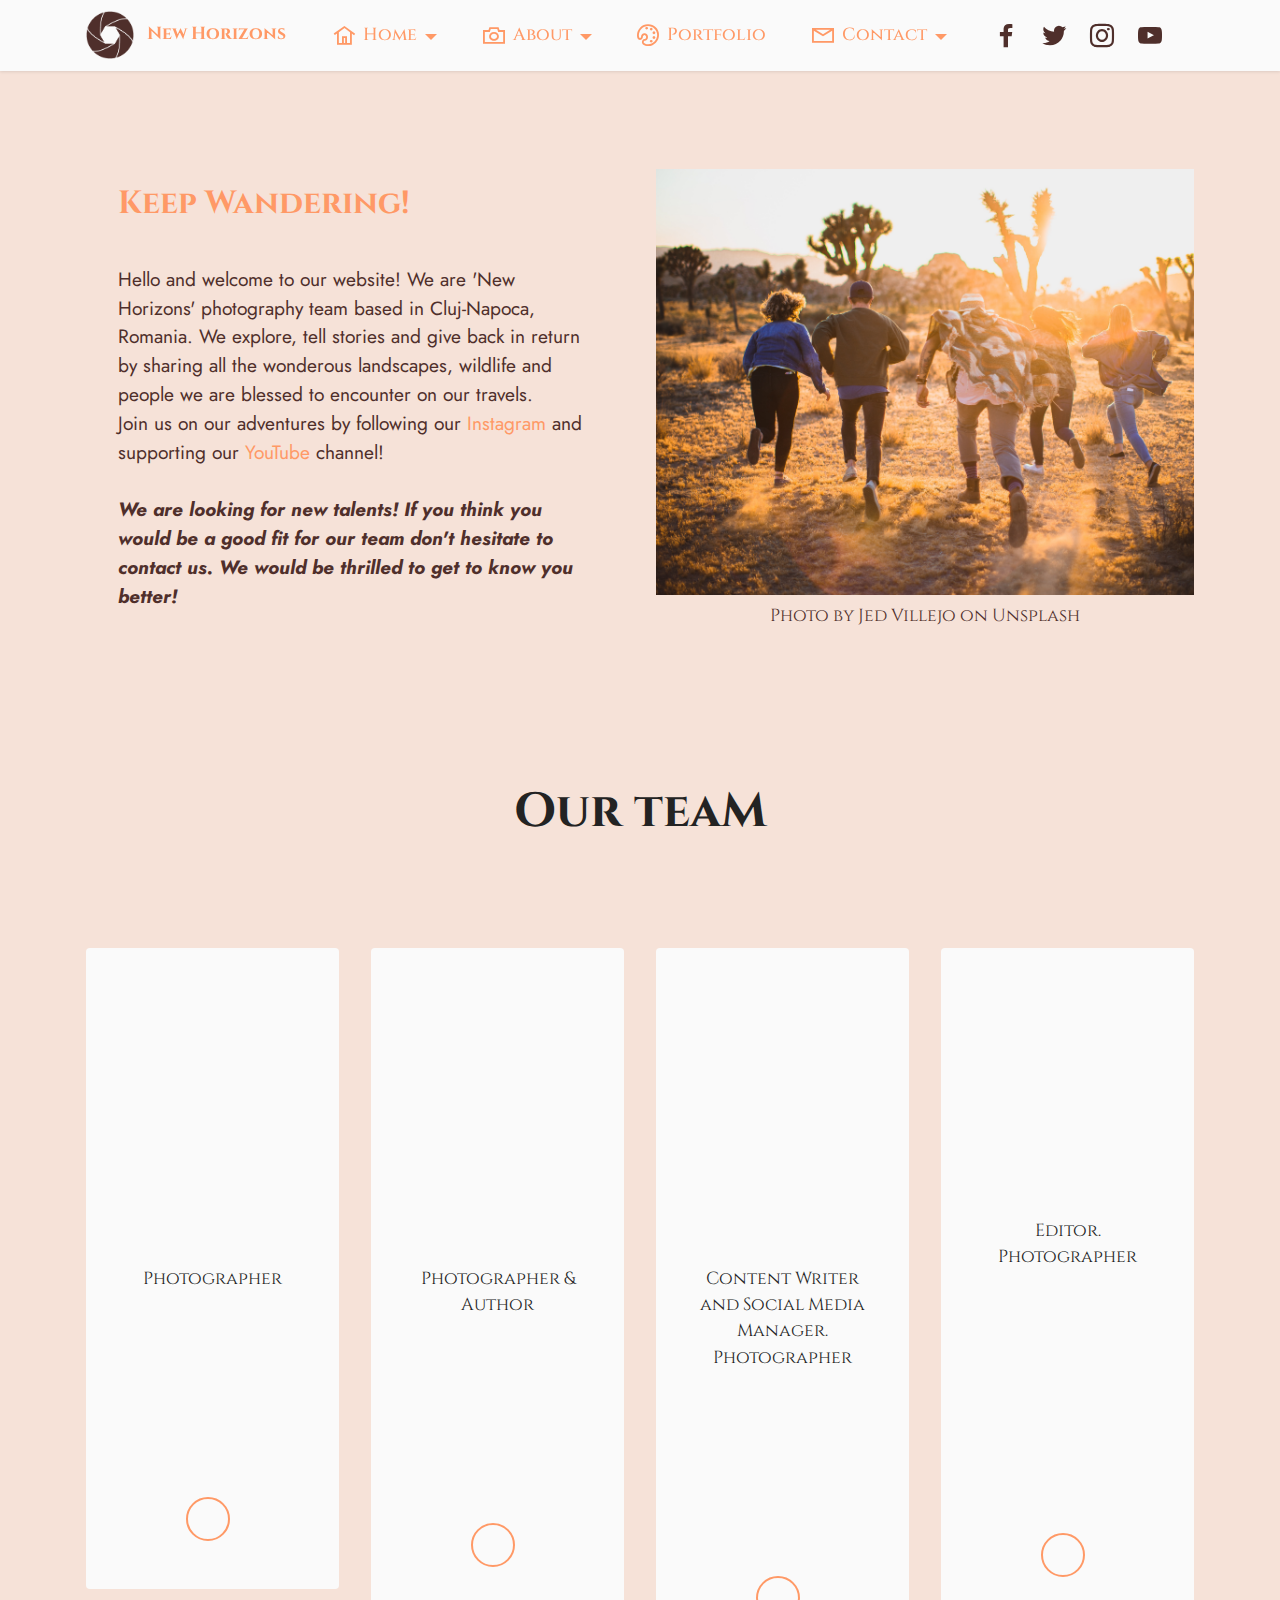
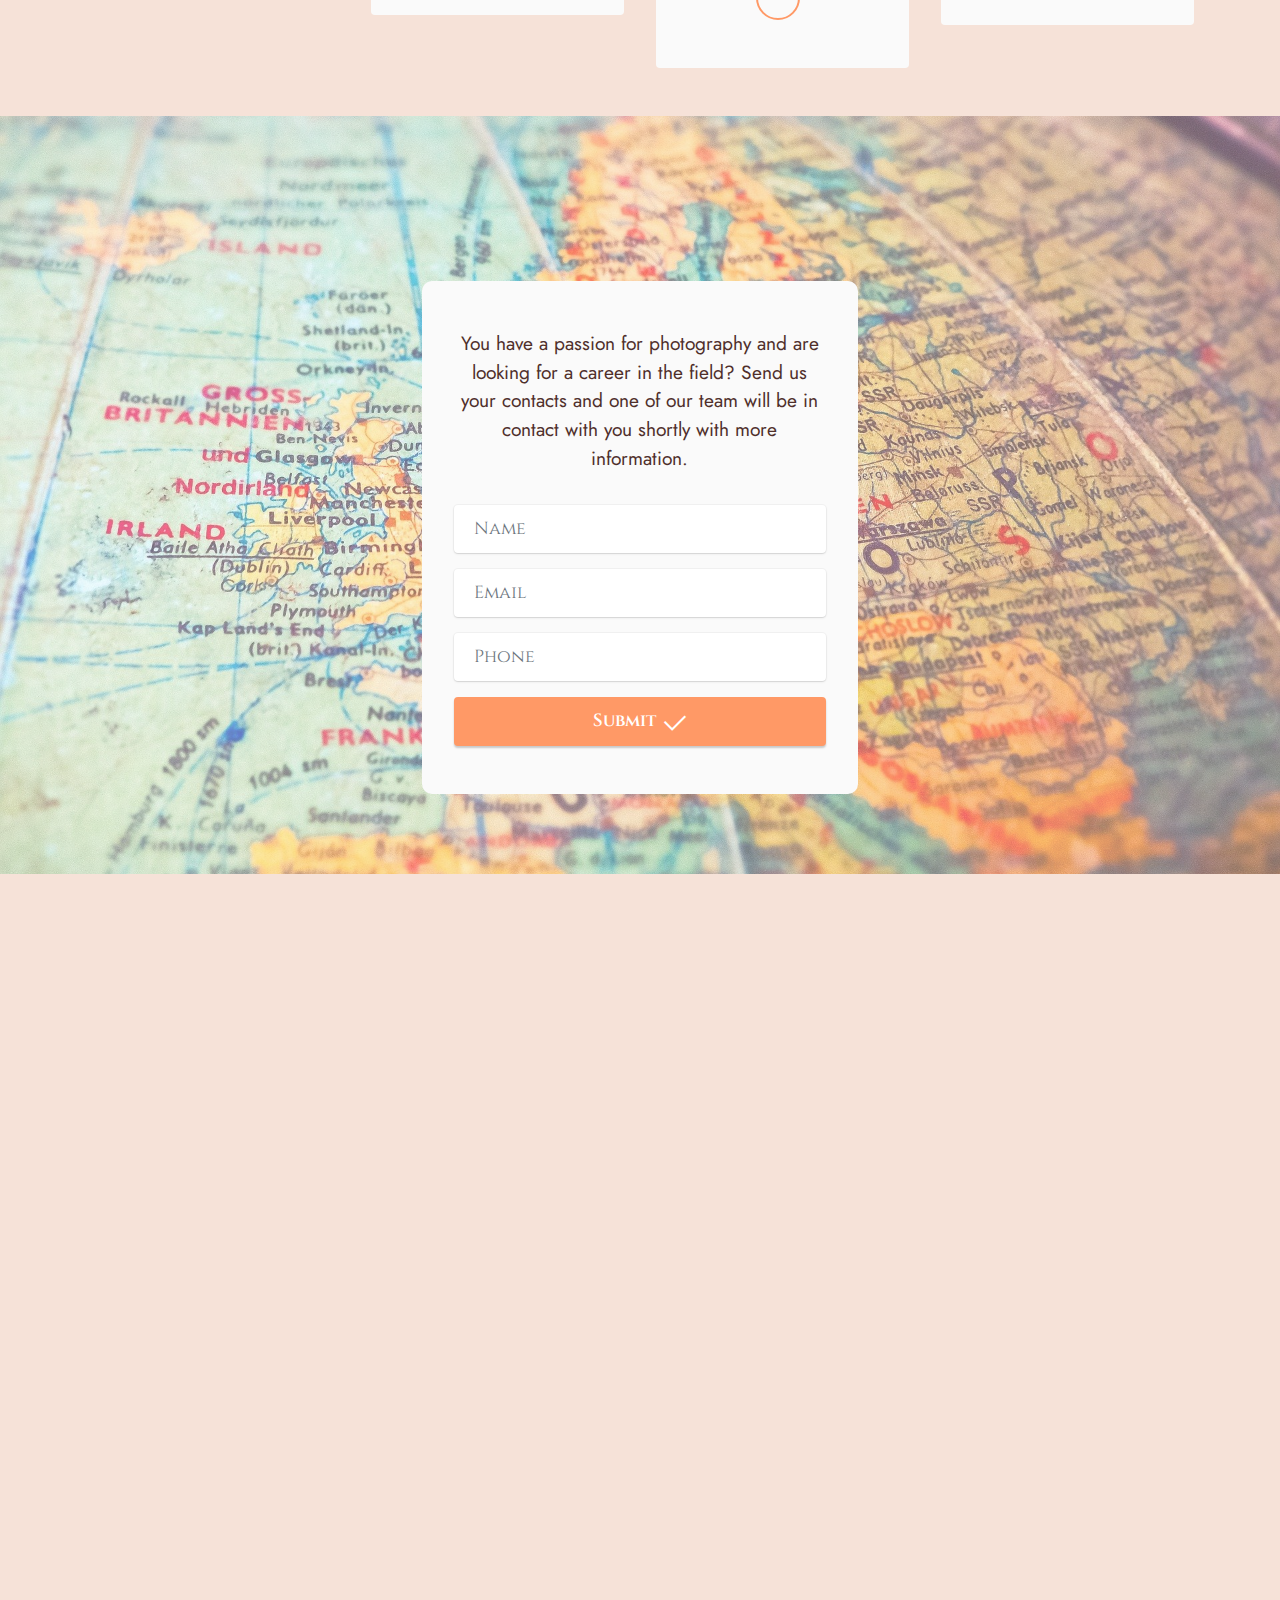
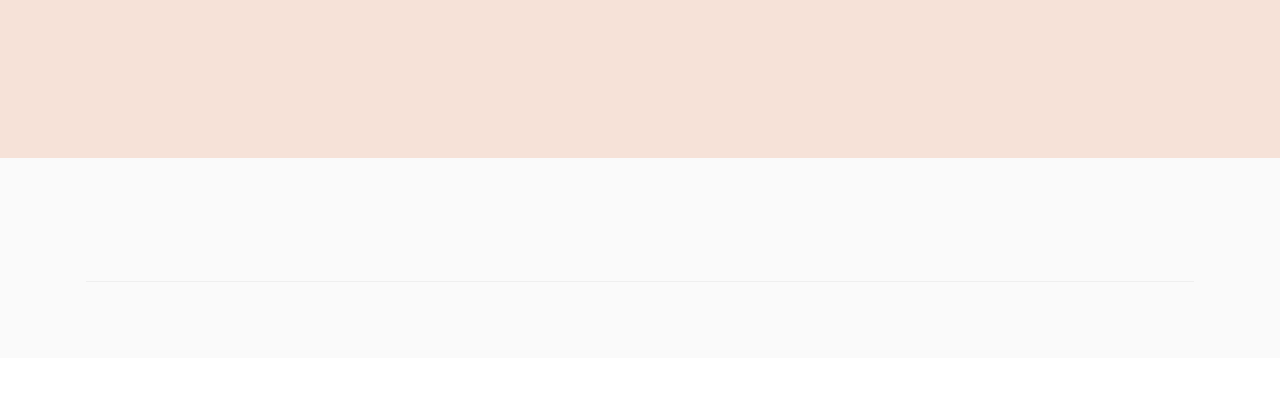
==== commit 30e75bcf: "Add files via upload" ====
--- a/About.html
+++ b/About.html
@@ -1,10 +1,10 @@
 <!DOCTYPE html>
 <html  >
 <head>
-  <!-- Site made with Mobirise Website Builder v5.5.0, https://mobirise.com -->
+  <!-- Site made with Mobirise Website Builder v5.5.2, https://mobirise.com -->
   <meta charset="UTF-8">
   <meta http-equiv="X-UA-Compatible" content="IE=edge">
-  <meta name="generator" content="Mobirise v5.5.0, mobirise.com">
+  <meta name="generator" content="Mobirise v5.5.2, mobirise.com">
   <meta name="viewport" content="width=device-width, initial-scale=1, minimum-scale=1">
   <link rel="shortcut icon" href="assets/images/output-onlinepngtools-3.png" type="image/x-icon">
   <meta name="description" content="">
@@ -52,11 +52,11 @@
                 </div>
             </button>
             <div class="collapse navbar-collapse" id="navbarSupportedContent">
-                <ul class="navbar-nav nav-dropdown nav-right" data-app-modern-menu="true"><li class="nav-item dropdown"><a class="nav-link link text-danger text-primary dropdown-toggle display-4" href="#" data-bs-auto-close="outside" aria-expanded="false" data-toggle="dropdown-submenu" data-bs-toggle="dropdown"><span class="mobi-mbri mobi-mbri-home mbr-iconfont mbr-iconfont-btn" style="color: rgb(255, 153, 102);"></span>Home</a><div class="dropdown-menu" aria-labelledby="dropdown-undefined"><a class="text-danger text-primary show dropdown-item display-4" href="index.html#top" data-bs-auto-close="outside" aria-expanded="false">home page</a><a class="text-danger text-primary show dropdown-item display-4" href="index.html#features7-1f" data-bs-auto-close="outside" aria-expanded="false">'New Horizons:
+                <ul class="navbar-nav nav-dropdown nav-right" data-app-modern-menu="true"><li class="nav-item dropdown"><a class="nav-link link text-danger text-primary dropdown-toggle display-4" href="#" data-bs-auto-close="outside" aria-expanded="true" data-toggle="dropdown-submenu" data-bs-toggle="dropdown"><span class="mobi-mbri mobi-mbri-home mbr-iconfont mbr-iconfont-btn" style="color: rgb(255, 153, 102);"></span>Home</a><div class="dropdown-menu" aria-labelledby="dropdown-undefined"><a class="text-danger text-primary show dropdown-item display-4" href="index.html#top" data-bs-auto-close="outside" aria-expanded="false">home page</a><a class="text-danger text-primary show dropdown-item display-4" href="index.html#features7-1f" data-bs-auto-close="outside" aria-expanded="false">'New Horizons:
 <br>A portrait of the world'</a></div></li><li class="nav-item dropdown"><a class="nav-link link text-danger text-primary dropdown-toggle display-4" href="#" data-toggle="dropdown-submenu" data-bs-toggle="dropdown" data-bs-auto-close="outside" aria-expanded="false"><span class="mobi-mbri mobi-mbri-camera mbr-iconfont mbr-iconfont-btn" style="color: rgb(255, 153, 102);"></span>About</a><div class="dropdown-menu" aria-labelledby="dropdown-undefined"><a class="text-danger text-primary dropdown-item display-4" href="About.html#image2-13">About Us<br></a><a class="text-danger text-primary dropdown-item display-4" href="About.html#team1-1d">Our team</a><a class="text-danger text-primary dropdown-item display-4" href="About.html#form7-11">Join us<br></a><a class="text-danger text-primary dropdown-item display-4" href="About.html#content14-16">Resources<br></a></div></li>
                     <li class="nav-item"><a class="nav-link link text-danger text-primary display-4" href="Portfolio.html#top"><span class="mobi-mbri mobi-mbri-change-style mbr-iconfont mbr-iconfont-btn" style="color: rgb(255, 153, 102);"></span>
                             Portfolio</a></li>
-                    <li class="nav-item dropdown open"><a class="nav-link link text-danger text-primary dropdown-toggle display-4" href="#" data-toggle="dropdown-submenu" data-bs-toggle="dropdown" data-bs-auto-close="outside" aria-expanded="true"><span class="mobi-mbri mobi-mbri-letter mbr-iconfont mbr-iconfont-btn" style="color: rgb(255, 153, 102);"></span>Contact</a><div class="dropdown-menu" aria-labelledby="dropdown-undefined"><a class="text-danger text-primary dropdown-item display-4" href="Contact.html#form4-v">Contact Us</a><a class="text-danger text-primary dropdown-item display-4" href="Contact.html#map3-1e">Location</a></div>
+                    <li class="nav-item dropdown"><a class="nav-link link text-danger text-primary dropdown-toggle display-4" href="#" data-toggle="dropdown-submenu" data-bs-toggle="dropdown" data-bs-auto-close="outside" aria-expanded="false"><span class="mobi-mbri mobi-mbri-letter mbr-iconfont mbr-iconfont-btn" style="color: rgb(255, 153, 102);"></span>Contact</a><div class="dropdown-menu" aria-labelledby="dropdown-undefined"><a class="text-danger text-primary dropdown-item display-4" href="Contact.html#form4-v">Contact Us</a><a class="text-danger text-primary dropdown-item display-4" href="Contact.html#map3-1e">Location</a></div>
                     </li></ul>
                 <div class="icons-menu">
                     <a class="iconfont-wrapper" href="https://www.facebook.com/" target="_blank">
@@ -235,7 +235,7 @@
         </div>
         <div class="row justify-content-center mt-4">
             <div class="col-lg-8 mx-auto mbr-form" data-form-type="formoid">
-                <form action="https://mobirise.eu/" method="POST" class="mbr-form form-with-styler mx-auto" data-form-title="Form Name"><input type="hidden" name="email" data-form-email="true" value="IfBW1JYJvvR1SFkvjc7nhV4aDJfNMgPIywB05qm+W33+kO0ohlqlMd5lQKa3dLs7Hy8fMzNbEmMGN7UYoEUyUbT4RYAve6vbpA+tWDQ2o6HI4l6yWsbVH//8rT/uJHg5">
+                <form action="https://mobirise.eu/" method="POST" class="mbr-form form-with-styler mx-auto" data-form-title="Form Name"><input type="hidden" name="email" data-form-email="true" value="Wx0aTgPUFlcA5uPw464ZqNt7IKqhNDgrEJel0BlLLMkBKaes20ylGu8ck8N1JnU4baU5HifuggPG2k2hu/IBbddF9KaGdwBWeqVIzyjQr2xcA8L90sjiP/ZeLNt3Y81l">
                     <p class="mbr-text mbr-fonts-style align-center mb-4 display-7">You have a passion for photography and are looking for a career in the field? Send us your contacts and one of our team will be in contact with you shortly with more information.
                     </p>
                     <div class="row">
@@ -363,7 +363,7 @@
         </div>
 
     </div>
-</section><section style="background-color: #fff; font-family: -apple-system, BlinkMacSystemFont, 'Segoe UI', 'Roboto', 'Helvetica Neue', Arial, sans-serif; color:#aaa; font-size:12px; padding: 0; align-items: center; display: flex;"><a href="https://mobirise.site/o" style="flex: 1 1; height: 3rem; padding-left: 1rem;"></a><p style="flex: 0 0 auto; margin:0; padding-right:1rem;">Created with Mobirise - <a href="https://mobirise.site/l" style="color:#aaa;">Try it</a></p></section><script src="assets/bootstrap/js/bootstrap.bundle.min.js"></script>  <script src="assets/smoothscroll/smooth-scroll.js"></script>  <script src="assets/ytplayer/index.js"></script>  <script src="assets/dropdown/js/navbar-dropdown.js"></script>  <script src="assets/theme/js/script.js"></script>  <script src="assets/formoid/formoid.min.js"></script>  
+</section><section style="background-color: #fff; font-family: -apple-system, BlinkMacSystemFont, 'Segoe UI', 'Roboto', 'Helvetica Neue', Arial, sans-serif; color:#aaa; font-size:12px; padding: 0; align-items: center; display: flex;"><a href="https://mobirise.site/v" style="flex: 1 1; height: 3rem; padding-left: 1rem;"></a><p style="flex: 0 0 auto; margin:0; padding-right:1rem;"><a href="https://mobirise.site/s" style="color:#aaa;">Website</a> was made with Mobirise website themes</p></section><script src="assets/bootstrap/js/bootstrap.bundle.min.js"></script>  <script src="assets/smoothscroll/smooth-scroll.js"></script>  <script src="assets/ytplayer/index.js"></script>  <script src="assets/dropdown/js/navbar-dropdown.js"></script>  <script src="assets/theme/js/script.js"></script>  <script src="assets/formoid/formoid.min.js"></script>  
   
   
  <div id="scrollToTop" class="scrollToTop mbr-arrow-up"><a style="text-align: center;"><i class="mbr-arrow-up-icon mbr-arrow-up-icon-cm cm-icon cm-icon-smallarrow-up"></i></a></div>
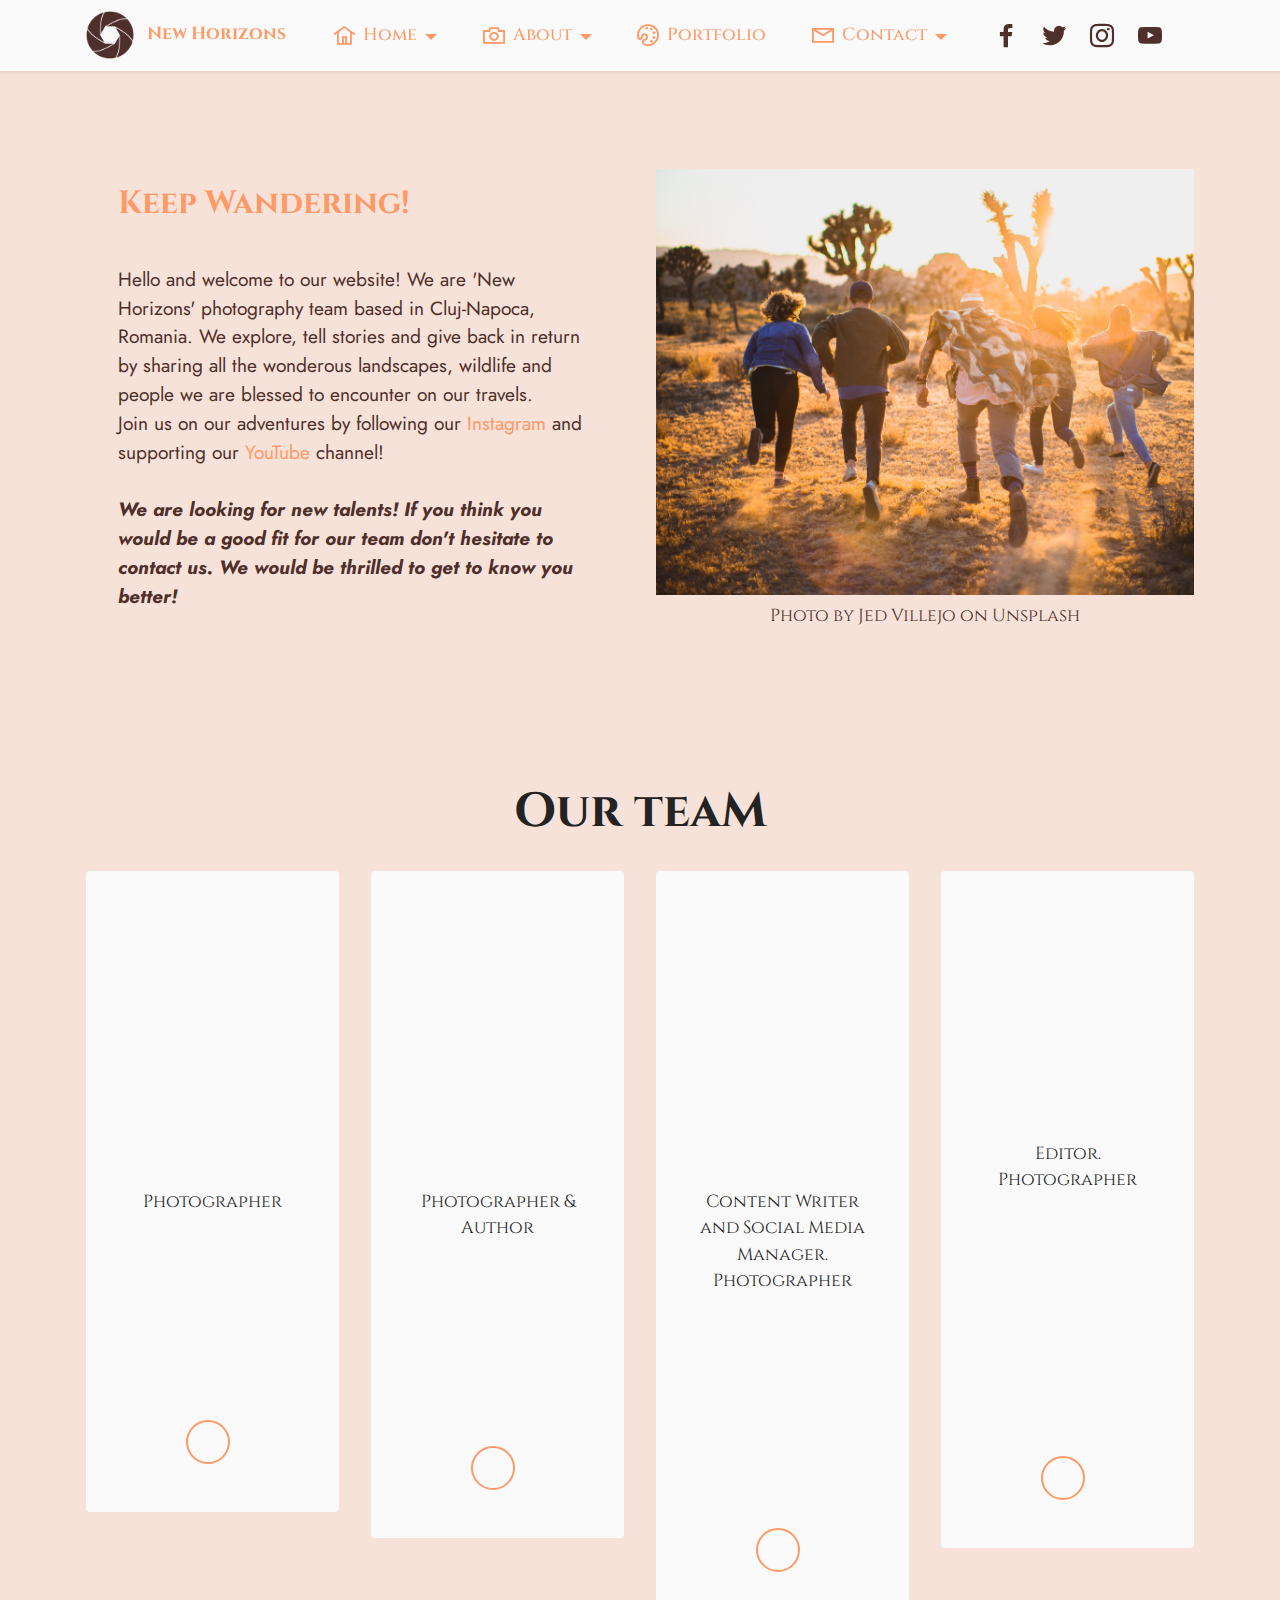
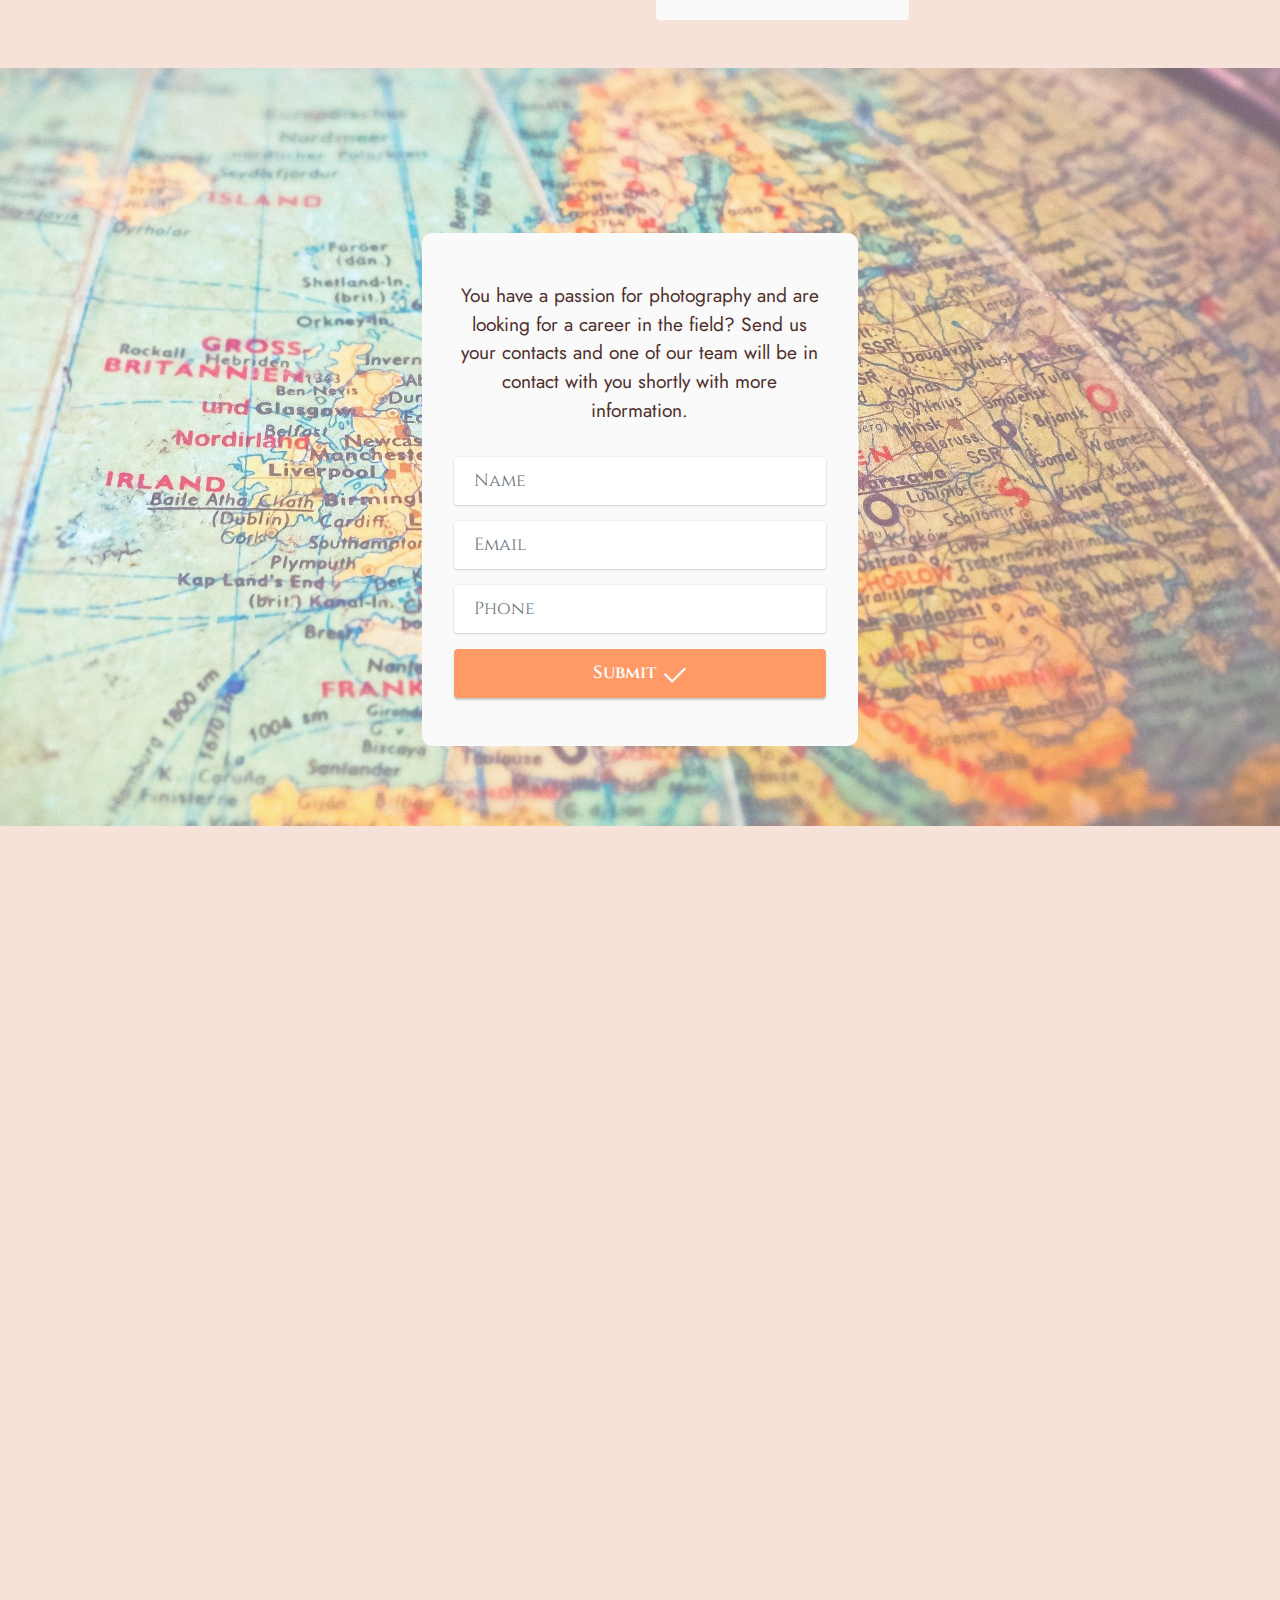
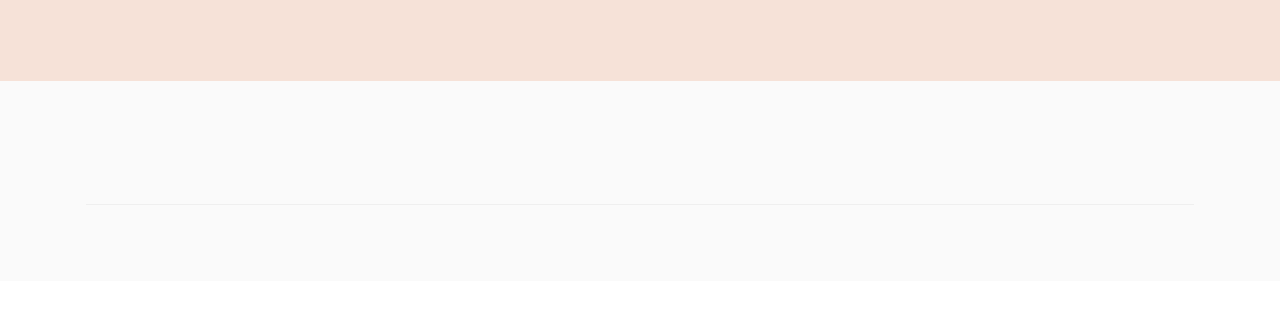
==== commit e5985363: "Add files via upload" ====
--- a/About.html
+++ b/About.html
@@ -112,8 +112,7 @@
             <div class="col-12">
                 <h3 class="mbr-section-title mbr-fonts-style align-center mb-4 display-2">
                     <strong>Our teaM</strong><br></h3>
-                <p class="mbr-section-subtitle mbr-fonts-style align-center mb-5 display-7">
-                    Get to know us better!</p>
+                
             </div>
             <div class="col-sm-6 col-lg-3">
                 <div class="card-wrap">
@@ -177,7 +176,7 @@
                         </h5>
                         <h6 class="mbr-role mbr-fonts-style align-center mb-3 display-4">
                             Content Writer and Social Media Manager. Photographer</h6>
-                        <p class="card-text mbr-fonts-style align-center display-7">Always with a smile on her face, Thea is the one who keeps us relevant online and who turns a photo into a story.&nbsp;</p>
+                        <p class="card-text mbr-fonts-style align-center display-7">Always with a smile on her face, Thea is the one who keeps us relevant online and who turns a photograph into a story.&nbsp;</p>
                         <div class="social-row display-7">
                             <div class="soc-item">
                                 <a href="https://www.instagram.com/" target="_blank">
@@ -235,7 +234,7 @@
         </div>
         <div class="row justify-content-center mt-4">
             <div class="col-lg-8 mx-auto mbr-form" data-form-type="formoid">
-                <form action="https://mobirise.eu/" method="POST" class="mbr-form form-with-styler mx-auto" data-form-title="Form Name"><input type="hidden" name="email" data-form-email="true" value="Wx0aTgPUFlcA5uPw464ZqNt7IKqhNDgrEJel0BlLLMkBKaes20ylGu8ck8N1JnU4baU5HifuggPG2k2hu/IBbddF9KaGdwBWeqVIzyjQr2xcA8L90sjiP/ZeLNt3Y81l">
+                <form action="https://mobirise.eu/" method="POST" class="mbr-form form-with-styler mx-auto" data-form-title="Form Name"><input type="hidden" name="email" data-form-email="true" value="LKi62i1C+kliUZn+mvZI5/Q7i0h3RTXtwhii7jHl53HTnJUiaAoaXx4uR5fnOj4OzV8GtWgVQvHjhdclDAZVRD5PNRsaDhKBGFMsjT4QZB3i2RLPw5109mhUrFhKZP3G">
                     <p class="mbr-text mbr-fonts-style align-center mb-4 display-7">You have a passion for photography and are looking for a career in the field? Send us your contacts and one of our team will be in contact with you shortly with more information.
                     </p>
                     <div class="row">
@@ -275,7 +274,7 @@
                     <li><strong><a href="https://mackbooks.co.uk/products/zzyzx-br-gregory-halpern-first-edition-third-printing" class="text-primary" target="_blank"><b>ZZYZX by Gregory Halpern</b></a><br></strong>Gregory Halpern spent six years travelling to locations across California by randomly selecting the destination on Google Maps. <em>ZZYZX</em>&nbsp;is a stunning portfolio of his photography.</li>
                     <li><a href="https://www.youtube.com/user/petermckinnon24" class="text-primary" target="_blank"><strong>Peter McKinnon&nbsp;</strong></a><br>YouTube photography &amp; cinematography tutorials.</li>
                     <li><strong><a href="https://expertphotography.com/a-beginners-guide-to-photography/" class="text-primary" target="_blank"><b>Expert Photography</b></a><br></strong>One of the best websites for learning the in and outs of photography.</li>
-                    <li><strong><a href="https://photographycourse.net/learn-photography/" class="text-primary" target="_blank"><b>Photography course</b></a><br></strong>Learn from our photography lessons and tutorials ranging from the basics of digital camera, optics, lenses, photo editing, and more.</li>
+                    <li><strong><a href="https://photographycourse.net/learn-photography/" class="text-primary" target="_blank"><b>Photography course</b></a><br></strong>Photography lessons and tutorials.</li>
                 </ul>
             </div>
         </div>
@@ -363,7 +362,7 @@
         </div>
 
     </div>
-</section><section style="background-color: #fff; font-family: -apple-system, BlinkMacSystemFont, 'Segoe UI', 'Roboto', 'Helvetica Neue', Arial, sans-serif; color:#aaa; font-size:12px; padding: 0; align-items: center; display: flex;"><a href="https://mobirise.site/v" style="flex: 1 1; height: 3rem; padding-left: 1rem;"></a><p style="flex: 0 0 auto; margin:0; padding-right:1rem;"><a href="https://mobirise.site/s" style="color:#aaa;">Website</a> was made with Mobirise website themes</p></section><script src="assets/bootstrap/js/bootstrap.bundle.min.js"></script>  <script src="assets/smoothscroll/smooth-scroll.js"></script>  <script src="assets/ytplayer/index.js"></script>  <script src="assets/dropdown/js/navbar-dropdown.js"></script>  <script src="assets/theme/js/script.js"></script>  <script src="assets/formoid/formoid.min.js"></script>  
+</section><section style="background-color: #fff; font-family: -apple-system, BlinkMacSystemFont, 'Segoe UI', 'Roboto', 'Helvetica Neue', Arial, sans-serif; color:#aaa; font-size:12px; padding: 0; align-items: center; display: flex;"><a href="https://mobirise.site/c" style="flex: 1 1; height: 3rem; padding-left: 1rem;"></a><p style="flex: 0 0 auto; margin:0; padding-right:1rem;"><a href="https://mobirise.site/q" style="color:#aaa;">This site</a> was created with Mobirise website template</p></section><script src="assets/bootstrap/js/bootstrap.bundle.min.js"></script>  <script src="assets/smoothscroll/smooth-scroll.js"></script>  <script src="assets/ytplayer/index.js"></script>  <script src="assets/dropdown/js/navbar-dropdown.js"></script>  <script src="assets/theme/js/script.js"></script>  <script src="assets/formoid/formoid.min.js"></script>  
   
   
  <div id="scrollToTop" class="scrollToTop mbr-arrow-up"><a style="text-align: center;"><i class="mbr-arrow-up-icon mbr-arrow-up-icon-cm cm-icon cm-icon-smallarrow-up"></i></a></div>
--- a/assets/mobirise/css/mbr-additional.css
+++ b/assets/mobirise/css/mbr-additional.css
@@ -2991,6 +2991,41 @@
 .cid-sQP8tF9KBz .mbr-section-subtitle {
   color: #fafafa;
 }
+.cid-sRiYcLxQZg {
+  padding-top: 1rem;
+  padding-bottom: 1rem;
+  background-color: #f6e2d8;
+}
+.cid-sRiYcLxQZg .card-box {
+  z-index: 10;
+  position: relative;
+}
+@media (min-width: 1500px) {
+  .cid-sRiYcLxQZg .container {
+    max-width: 1400px;
+  }
+}
+.cid-sRiYcLxQZg .card {
+  margin: auto;
+}
+.cid-sRiYcLxQZg .mbr-iconfont {
+  display: block;
+  font-size: 5rem;
+  color: #4f2f2b;
+  margin-bottom: 2rem;
+}
+.cid-sRiYcLxQZg .card-wrapper {
+  display: flex;
+  justify-content: center;
+  align-items: center;
+}
+.cid-sRiYcLxQZg .row {
+  justify-content: center;
+}
+.cid-sRiYcLxQZg .card-title,
+.cid-sRiYcLxQZg .card-box {
+  color: #4f2f2b;
+}
 .cid-sQFA7ykLZi {
   padding-top: 15px;
   padding-bottom: 15px;
--- a/assets/mobirise/css/mbr-additional.css
+++ b/assets/mobirise/css/mbr-additional.css
@@ -2991,6 +2991,41 @@
 .cid-sQP8tF9KBz .mbr-section-subtitle {
   color: #fafafa;
 }
+.cid-sRiYcLxQZg {
+  padding-top: 1rem;
+  padding-bottom: 1rem;
+  background-color: #f6e2d8;
+}
+.cid-sRiYcLxQZg .card-box {
+  z-index: 10;
+  position: relative;
+}
+@media (min-width: 1500px) {
+  .cid-sRiYcLxQZg .container {
+    max-width: 1400px;
+  }
+}
+.cid-sRiYcLxQZg .card {
+  margin: auto;
+}
+.cid-sRiYcLxQZg .mbr-iconfont {
+  display: block;
+  font-size: 5rem;
+  color: #4f2f2b;
+  margin-bottom: 2rem;
+}
+.cid-sRiYcLxQZg .card-wrapper {
+  display: flex;
+  justify-content: center;
+  align-items: center;
+}
+.cid-sRiYcLxQZg .row {
+  justify-content: center;
+}
+.cid-sRiYcLxQZg .card-title,
+.cid-sRiYcLxQZg .card-box {
+  color: #4f2f2b;
+}
 .cid-sQFA7ykLZi {
   padding-top: 15px;
   padding-bottom: 15px;
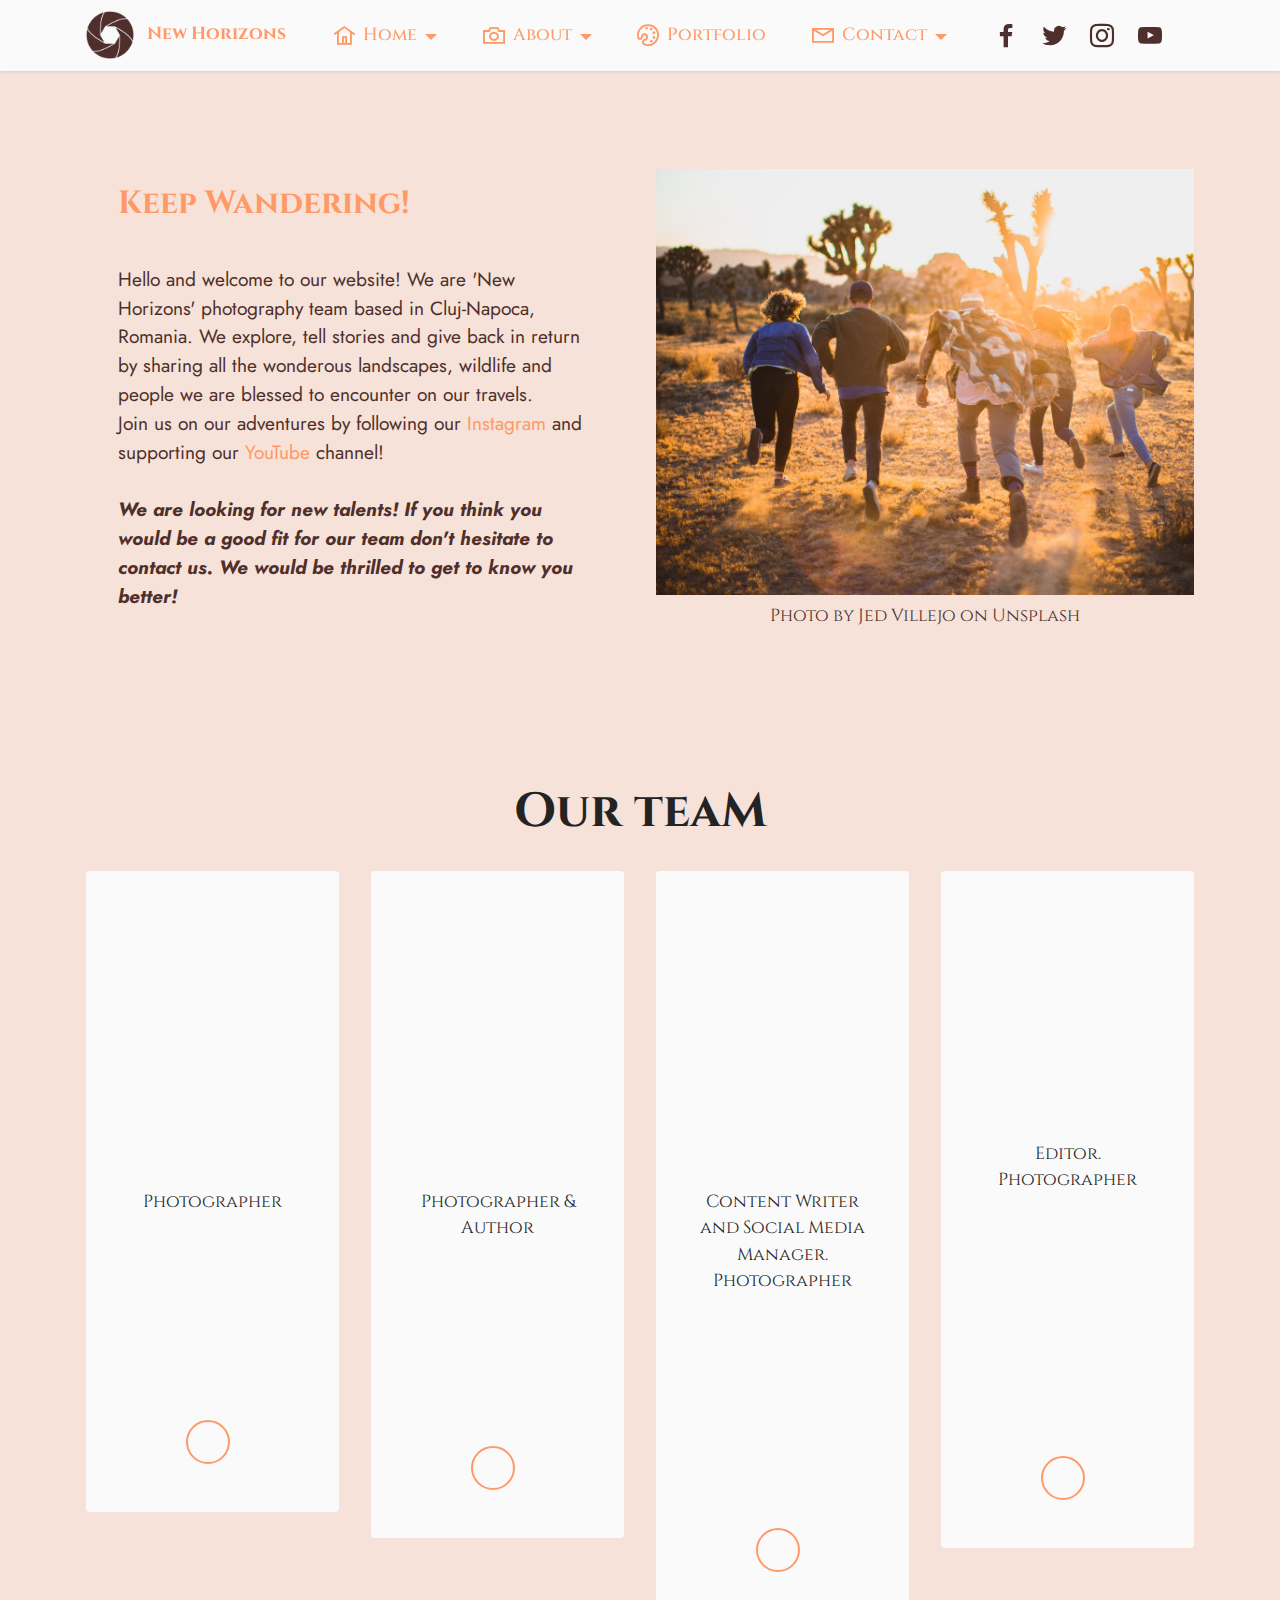
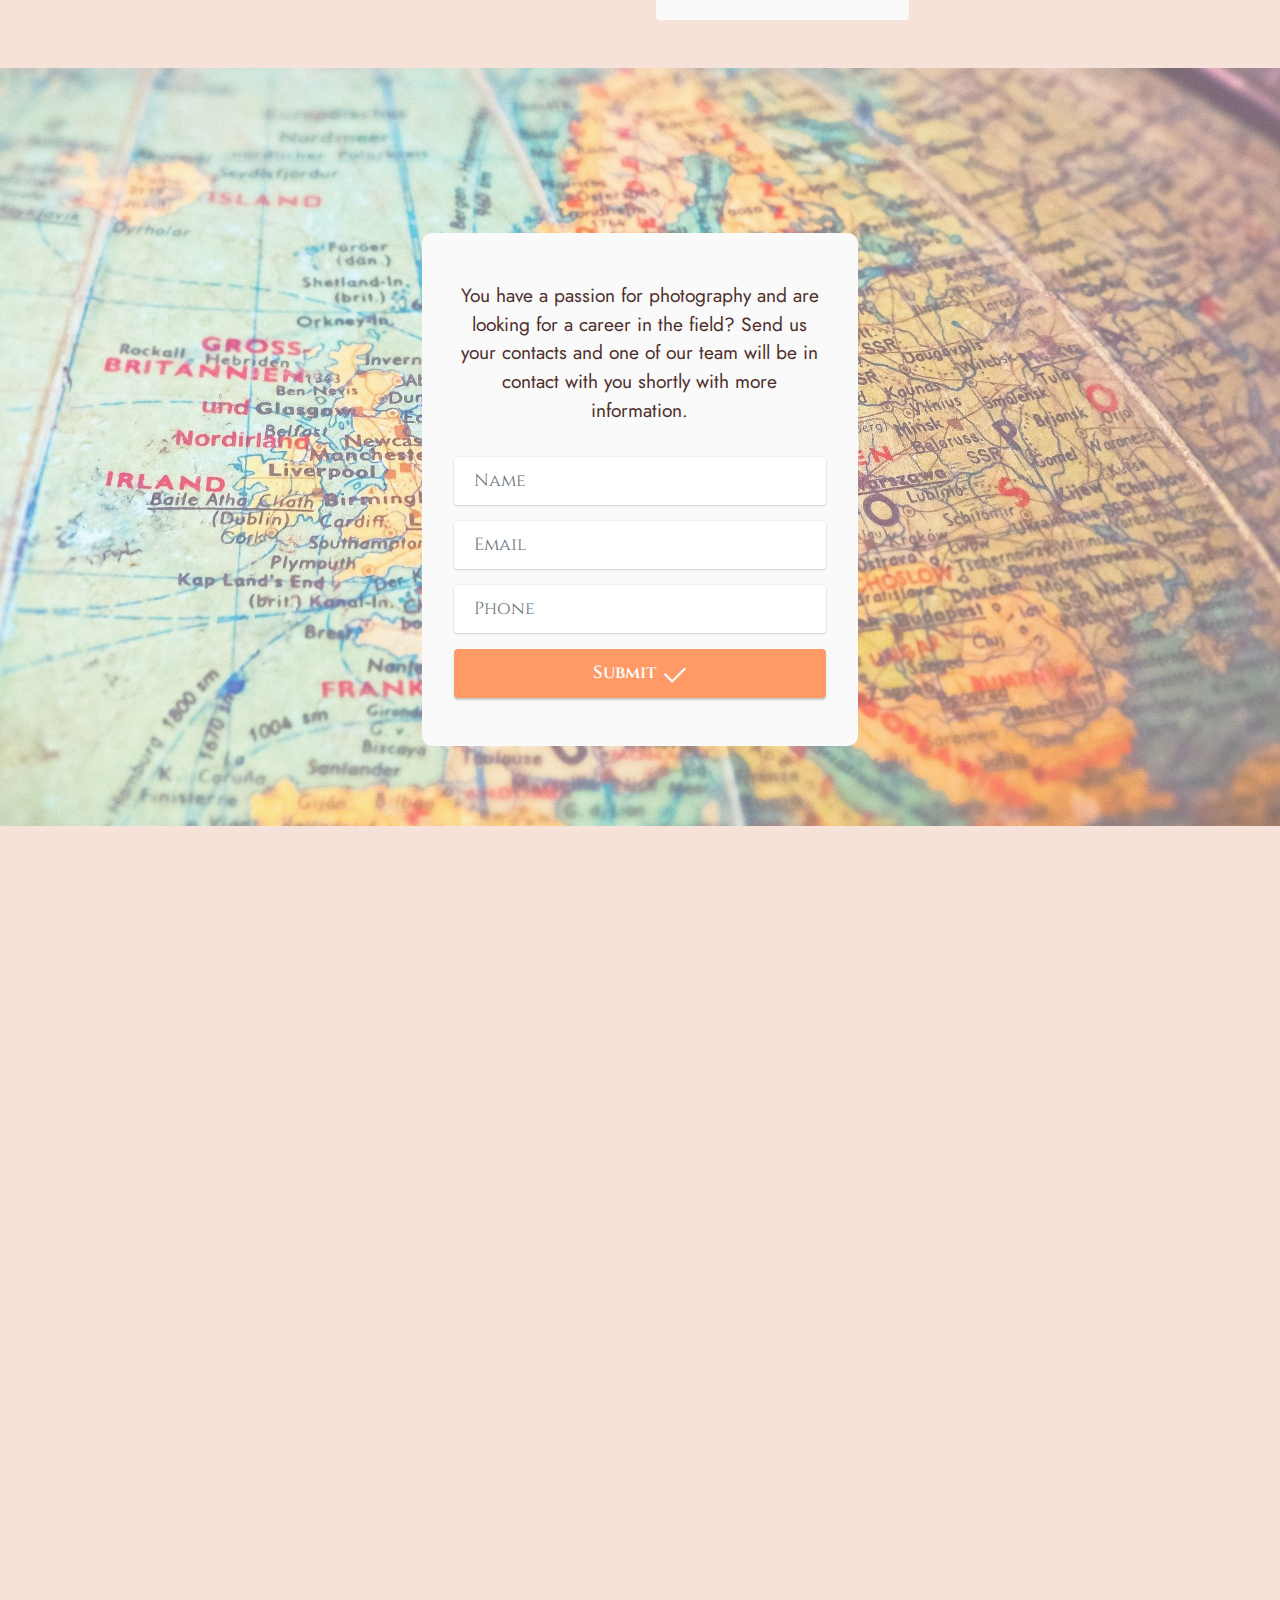
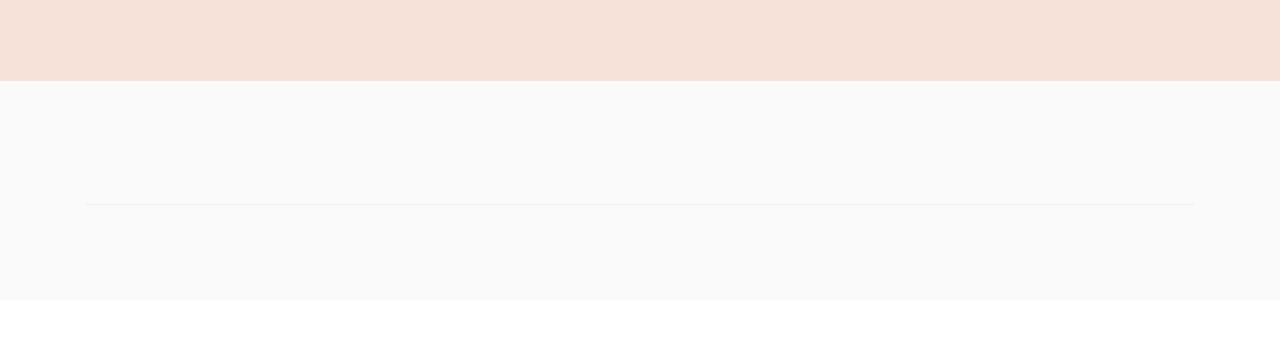
==== commit 11d3a8bc: "Add files via upload" ====
--- a/About.html
+++ b/About.html
@@ -234,7 +234,7 @@
         </div>
         <div class="row justify-content-center mt-4">
             <div class="col-lg-8 mx-auto mbr-form" data-form-type="formoid">
-                <form action="https://mobirise.eu/" method="POST" class="mbr-form form-with-styler mx-auto" data-form-title="Form Name"><input type="hidden" name="email" data-form-email="true" value="LKi62i1C+kliUZn+mvZI5/Q7i0h3RTXtwhii7jHl53HTnJUiaAoaXx4uR5fnOj4OzV8GtWgVQvHjhdclDAZVRD5PNRsaDhKBGFMsjT4QZB3i2RLPw5109mhUrFhKZP3G">
+                <form action="https://mobirise.eu/" method="POST" class="mbr-form form-with-styler mx-auto" data-form-title="Form Name"><input type="hidden" name="email" data-form-email="true" value="0htiVEinjoSHfHdn+f3gbZ2bEQoylfm3tCLZLNaEwbhgh2ZdJ7Z1fjSSg6/e59QVPIaJmmVSto0G799IMk2eWFxYO29DIF9Xl3sK9wKgQDmGhIffyuw0myEvLBDrs+Ti">
                     <p class="mbr-text mbr-fonts-style align-center mb-4 display-7">You have a passion for photography and are looking for a career in the field? Send us your contacts and one of our team will be in contact with you shortly with more information.
                     </p>
                     <div class="row">
@@ -326,9 +326,8 @@
             </div>
             <div class="media-container-row">
                 <div class="col-md-6 copyright">
-                    <p class="mbr-text mbr-fonts-style display-7">
-                        © Copyright 2021 Mobirise - All Rights Reserved
-                    </p>
+                    <p class="mbr-text mbr-fonts-style display-7"></p><p>
+                        © Copyright 2021 Mobirise&nbsp;- All Rights Reserved<br> &nbsp;&nbsp;&nbsp;&nbsp;Cîrstoiu Ștefania Irina</p><p></p>
                 </div>
                 <div class="col-md-6">
                     <div class="social-list align-right">
@@ -362,7 +361,7 @@
         </div>
 
     </div>
-</section><section style="background-color: #fff; font-family: -apple-system, BlinkMacSystemFont, 'Segoe UI', 'Roboto', 'Helvetica Neue', Arial, sans-serif; color:#aaa; font-size:12px; padding: 0; align-items: center; display: flex;"><a href="https://mobirise.site/c" style="flex: 1 1; height: 3rem; padding-left: 1rem;"></a><p style="flex: 0 0 auto; margin:0; padding-right:1rem;"><a href="https://mobirise.site/q" style="color:#aaa;">This site</a> was created with Mobirise website template</p></section><script src="assets/bootstrap/js/bootstrap.bundle.min.js"></script>  <script src="assets/smoothscroll/smooth-scroll.js"></script>  <script src="assets/ytplayer/index.js"></script>  <script src="assets/dropdown/js/navbar-dropdown.js"></script>  <script src="assets/theme/js/script.js"></script>  <script src="assets/formoid/formoid.min.js"></script>  
+</section><section style="background-color: #fff; font-family: -apple-system, BlinkMacSystemFont, 'Segoe UI', 'Roboto', 'Helvetica Neue', Arial, sans-serif; color:#aaa; font-size:12px; padding: 0; align-items: center; display: flex;"><a href="https://mobirise.site/k" style="flex: 1 1; height: 3rem; padding-left: 1rem;"></a><p style="flex: 0 0 auto; margin:0; padding-right:1rem;">Design a website with <a href="https://mobirise.site/z" style="color:#aaa;">Mobirise</a></p></section><script src="assets/bootstrap/js/bootstrap.bundle.min.js"></script>  <script src="assets/smoothscroll/smooth-scroll.js"></script>  <script src="assets/ytplayer/index.js"></script>  <script src="assets/dropdown/js/navbar-dropdown.js"></script>  <script src="assets/theme/js/script.js"></script>  <script src="assets/formoid/formoid.min.js"></script>  
   
   
  <div id="scrollToTop" class="scrollToTop mbr-arrow-up"><a style="text-align: center;"><i class="mbr-arrow-up-icon mbr-arrow-up-icon-cm cm-icon cm-icon-smallarrow-up"></i></a></div>
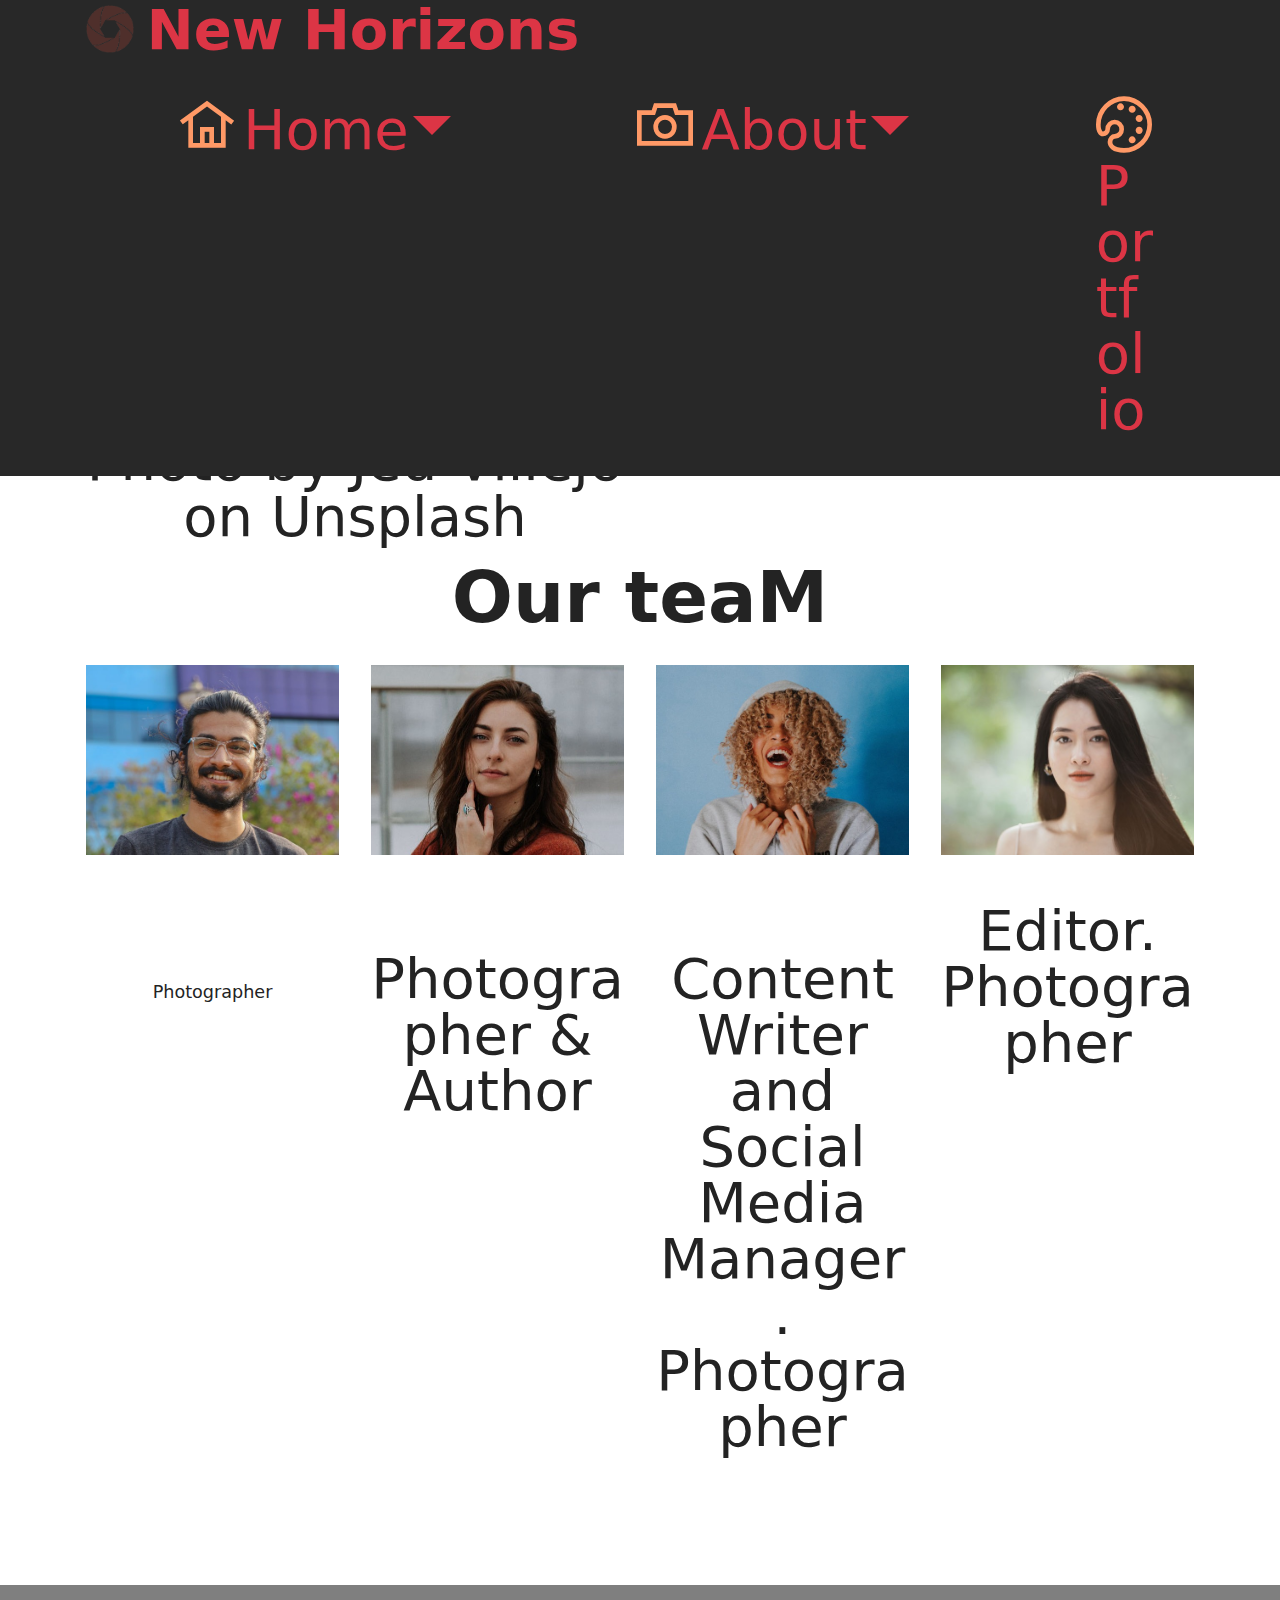
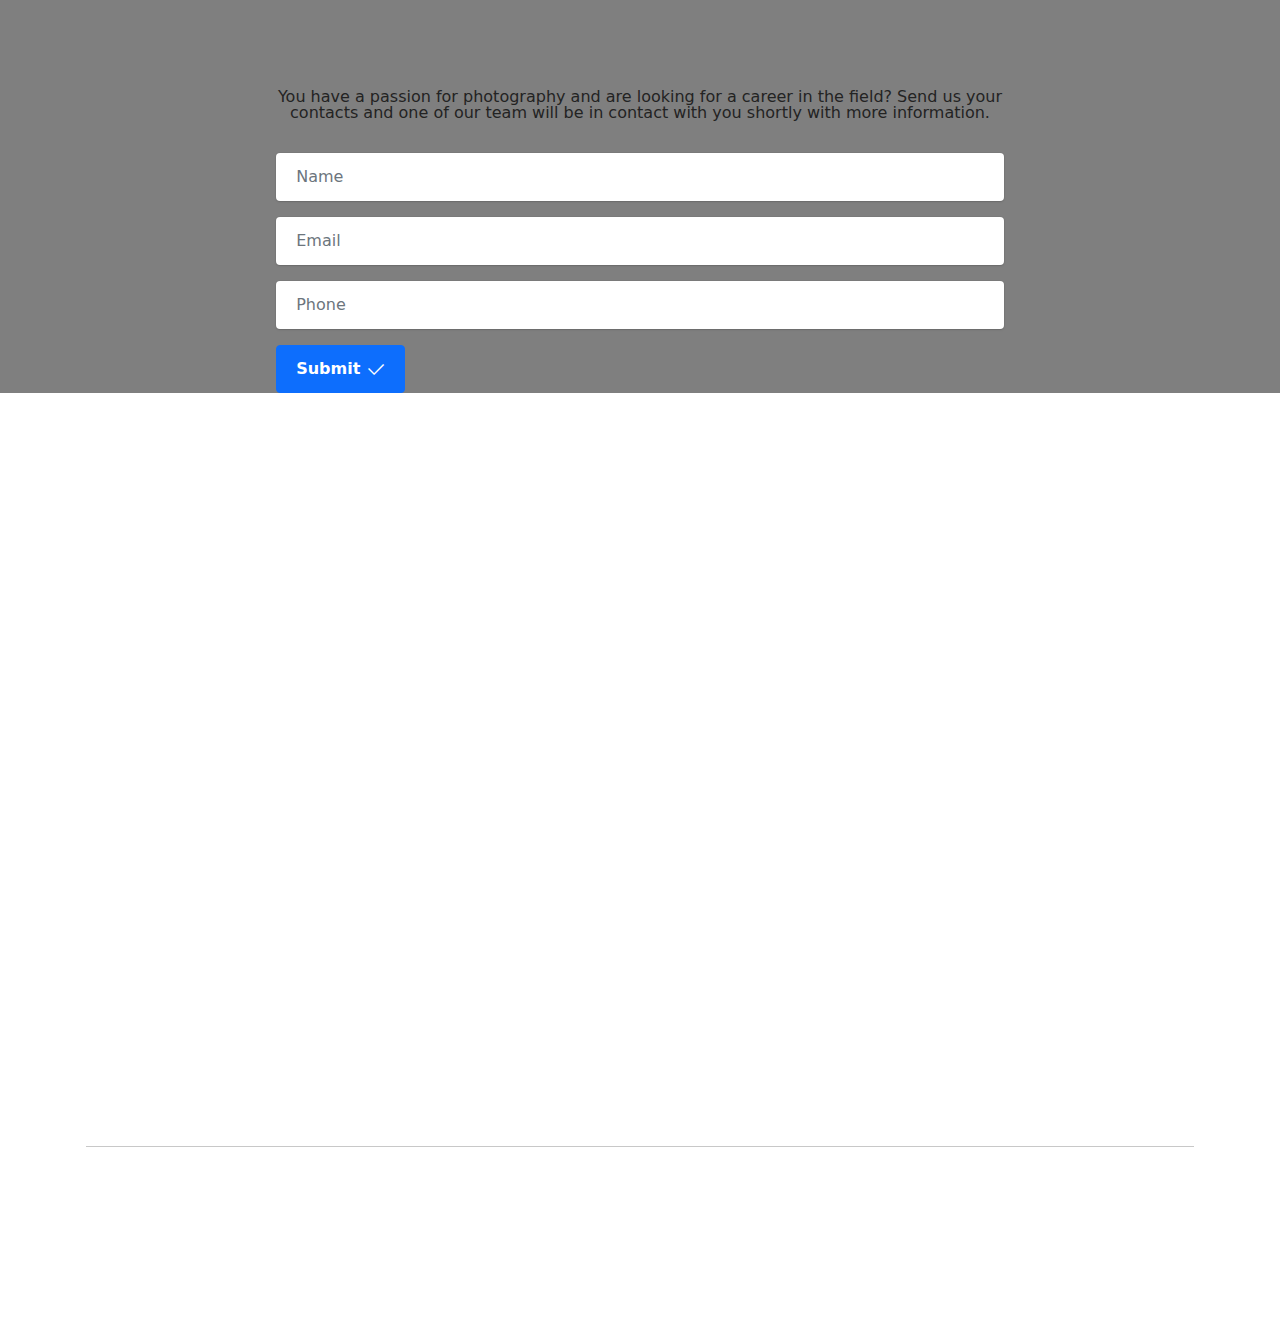
==== commit 829b0dba: "Add files via upload" ====
--- a/About.html
+++ b/About.html
@@ -1,10 +1,14 @@
 <!DOCTYPE html>
 <html  >
 <head>
-  <!-- Site made with Mobirise Website Builder v5.5.2, https://mobirise.com -->
+  <!-- Site made with Mobirise Website Builder v5.6.8, https://mobirise.com -->
   <meta charset="UTF-8">
   <meta http-equiv="X-UA-Compatible" content="IE=edge">
-  <meta name="generator" content="Mobirise v5.5.2, mobirise.com">
+  <meta name="generator" content="Mobirise v5.6.8, mobirise.com">
+  <meta name="twitter:card" content="summary_large_image"/>
+  <meta name="twitter:image:src" content="">
+  <meta property="og:image" content="">
+  <meta name="twitter:title" content="New Horizons | About">
   <meta name="viewport" content="width=device-width, initial-scale=1, minimum-scale=1">
   <link rel="shortcut icon" href="assets/images/output-onlinepngtools-3.png" type="image/x-icon">
   <meta name="description" content="">
@@ -52,8 +56,8 @@
                 </div>
             </button>
             <div class="collapse navbar-collapse" id="navbarSupportedContent">
-                <ul class="navbar-nav nav-dropdown nav-right" data-app-modern-menu="true"><li class="nav-item dropdown"><a class="nav-link link text-danger text-primary dropdown-toggle display-4" href="#" data-bs-auto-close="outside" aria-expanded="true" data-toggle="dropdown-submenu" data-bs-toggle="dropdown"><span class="mobi-mbri mobi-mbri-home mbr-iconfont mbr-iconfont-btn" style="color: rgb(255, 153, 102);"></span>Home</a><div class="dropdown-menu" aria-labelledby="dropdown-undefined"><a class="text-danger text-primary show dropdown-item display-4" href="index.html#top" data-bs-auto-close="outside" aria-expanded="false">home page</a><a class="text-danger text-primary show dropdown-item display-4" href="index.html#features7-1f" data-bs-auto-close="outside" aria-expanded="false">'New Horizons:
-<br>A portrait of the world'</a></div></li><li class="nav-item dropdown"><a class="nav-link link text-danger text-primary dropdown-toggle display-4" href="#" data-toggle="dropdown-submenu" data-bs-toggle="dropdown" data-bs-auto-close="outside" aria-expanded="false"><span class="mobi-mbri mobi-mbri-camera mbr-iconfont mbr-iconfont-btn" style="color: rgb(255, 153, 102);"></span>About</a><div class="dropdown-menu" aria-labelledby="dropdown-undefined"><a class="text-danger text-primary dropdown-item display-4" href="About.html#image2-13">About Us<br></a><a class="text-danger text-primary dropdown-item display-4" href="About.html#team1-1d">Our team</a><a class="text-danger text-primary dropdown-item display-4" href="About.html#form7-11">Join us<br></a><a class="text-danger text-primary dropdown-item display-4" href="About.html#content14-16">Resources<br></a></div></li>
+                <ul class="navbar-nav nav-dropdown nav-right" data-app-modern-menu="true"><li class="nav-item dropdown"><a class="nav-link link text-danger text-primary dropdown-toggle display-4" href="#" data-bs-auto-close="outside" aria-expanded="false" data-toggle="dropdown-submenu" data-bs-toggle="dropdown"><span class="mobi-mbri mobi-mbri-home mbr-iconfont mbr-iconfont-btn" style="color: rgb(255, 153, 102);"></span>Home</a><div class="dropdown-menu" aria-labelledby="dropdown-undefined"><a class="text-danger text-primary show dropdown-item display-4" href="index.html#top" data-bs-auto-close="outside" aria-expanded="false">home page</a><a class="text-danger text-primary show dropdown-item display-4" href="index.html#features7-1f" data-bs-auto-close="outside" aria-expanded="false">'New Horizons:
+<br>A portrait of the world'</a></div></li><li class="nav-item dropdown"><a class="nav-link link text-danger text-primary dropdown-toggle show display-4" href="#" data-toggle="dropdown-submenu" data-bs-toggle="dropdown" data-bs-auto-close="outside" aria-expanded="false"><span class="mobi-mbri mobi-mbri-camera mbr-iconfont mbr-iconfont-btn" style="color: rgb(255, 153, 102);"></span>About</a><div class="dropdown-menu show" aria-labelledby="dropdown-undefined" data-bs-popper="none"><a class="text-danger text-primary dropdown-item display-4" href="About.html#image2-13">About Us<br></a><a class="text-danger text-primary dropdown-item display-4" href="About.html#team1-1d">Our team</a><a class="text-danger text-primary dropdown-item display-4" href="About.html#form7-11">Join us<br></a><a class="text-danger text-primary dropdown-item display-4" href="About.html#content14-16">Resources<br></a></div></li>
                     <li class="nav-item"><a class="nav-link link text-danger text-primary display-4" href="Portfolio.html#top"><span class="mobi-mbri mobi-mbri-change-style mbr-iconfont mbr-iconfont-btn" style="color: rgb(255, 153, 102);"></span>
                             Portfolio</a></li>
                     <li class="nav-item dropdown"><a class="nav-link link text-danger text-primary dropdown-toggle display-4" href="#" data-toggle="dropdown-submenu" data-bs-toggle="dropdown" data-bs-auto-close="outside" aria-expanded="false"><span class="mobi-mbri mobi-mbri-letter mbr-iconfont mbr-iconfont-btn" style="color: rgb(255, 153, 102);"></span>Contact</a><div class="dropdown-menu" aria-labelledby="dropdown-undefined"><a class="text-danger text-primary dropdown-item display-4" href="Contact.html#form4-v">Contact Us</a><a class="text-danger text-primary dropdown-item display-4" href="Contact.html#map3-1e">Location</a></div>
@@ -234,7 +238,7 @@
         </div>
         <div class="row justify-content-center mt-4">
             <div class="col-lg-8 mx-auto mbr-form" data-form-type="formoid">
-                <form action="https://mobirise.eu/" method="POST" class="mbr-form form-with-styler mx-auto" data-form-title="Form Name"><input type="hidden" name="email" data-form-email="true" value="0htiVEinjoSHfHdn+f3gbZ2bEQoylfm3tCLZLNaEwbhgh2ZdJ7Z1fjSSg6/e59QVPIaJmmVSto0G799IMk2eWFxYO29DIF9Xl3sK9wKgQDmGhIffyuw0myEvLBDrs+Ti">
+                <form action="https://mobirise.eu/" method="POST" class="mbr-form form-with-styler mx-auto" data-form-title="Form Name"><input type="hidden" name="email" data-form-email="true" value="iZS1g/R190VO+dEgKmYLFBzvTJpDJ1HJ56UbVnvblBx/MHTSGpFVcRGj3feDT21HPbCc1lCeVw+qKR38j5TQdpHanDpDhJZ0MhdPvlFpK3dTv7y37Eu+4zsRFLbjLc7i">
                     <p class="mbr-text mbr-fonts-style align-center mb-4 display-7">You have a passion for photography and are looking for a career in the field? Send us your contacts and one of our team will be in contact with you shortly with more information.
                     </p>
                     <div class="row">
@@ -361,7 +365,7 @@
         </div>
 
     </div>
-</section><section style="background-color: #fff; font-family: -apple-system, BlinkMacSystemFont, 'Segoe UI', 'Roboto', 'Helvetica Neue', Arial, sans-serif; color:#aaa; font-size:12px; padding: 0; align-items: center; display: flex;"><a href="https://mobirise.site/k" style="flex: 1 1; height: 3rem; padding-left: 1rem;"></a><p style="flex: 0 0 auto; margin:0; padding-right:1rem;">Design a website with <a href="https://mobirise.site/z" style="color:#aaa;">Mobirise</a></p></section><script src="assets/bootstrap/js/bootstrap.bundle.min.js"></script>  <script src="assets/smoothscroll/smooth-scroll.js"></script>  <script src="assets/ytplayer/index.js"></script>  <script src="assets/dropdown/js/navbar-dropdown.js"></script>  <script src="assets/theme/js/script.js"></script>  <script src="assets/formoid/formoid.min.js"></script>  
+</section><section class="display-7" style="padding: 0;align-items: center;justify-content: center;flex-wrap: wrap;    align-content: center;display: flex;position: relative;height: 4rem;"><a href="https://mobiri.se/" style="flex: 1 1;height: 4rem;position: absolute;width: 100%;z-index: 1;"><img alt="" style="height: 4rem;" src="[data-uri]"></a><p style="margin: 0;text-align: center;" class="display-7">Created with Mobirise &#8204;</p><a style="z-index:1" href="https://mobirise.com/web-page-maker.html">Web Page Creator</a></section><script src="assets/bootstrap/js/bootstrap.bundle.min.js"></script>  <script src="assets/smoothscroll/smooth-scroll.js"></script>  <script src="assets/ytplayer/index.js"></script>  <script src="assets/dropdown/js/navbar-dropdown.js"></script>  <script src="assets/theme/js/script.js"></script>  <script src="assets/formoid/formoid.min.js"></script>  
   
   
  <div id="scrollToTop" class="scrollToTop mbr-arrow-up"><a style="text-align: center;"><i class="mbr-arrow-up-icon mbr-arrow-up-icon-cm cm-icon cm-icon-smallarrow-up"></i></a></div>
